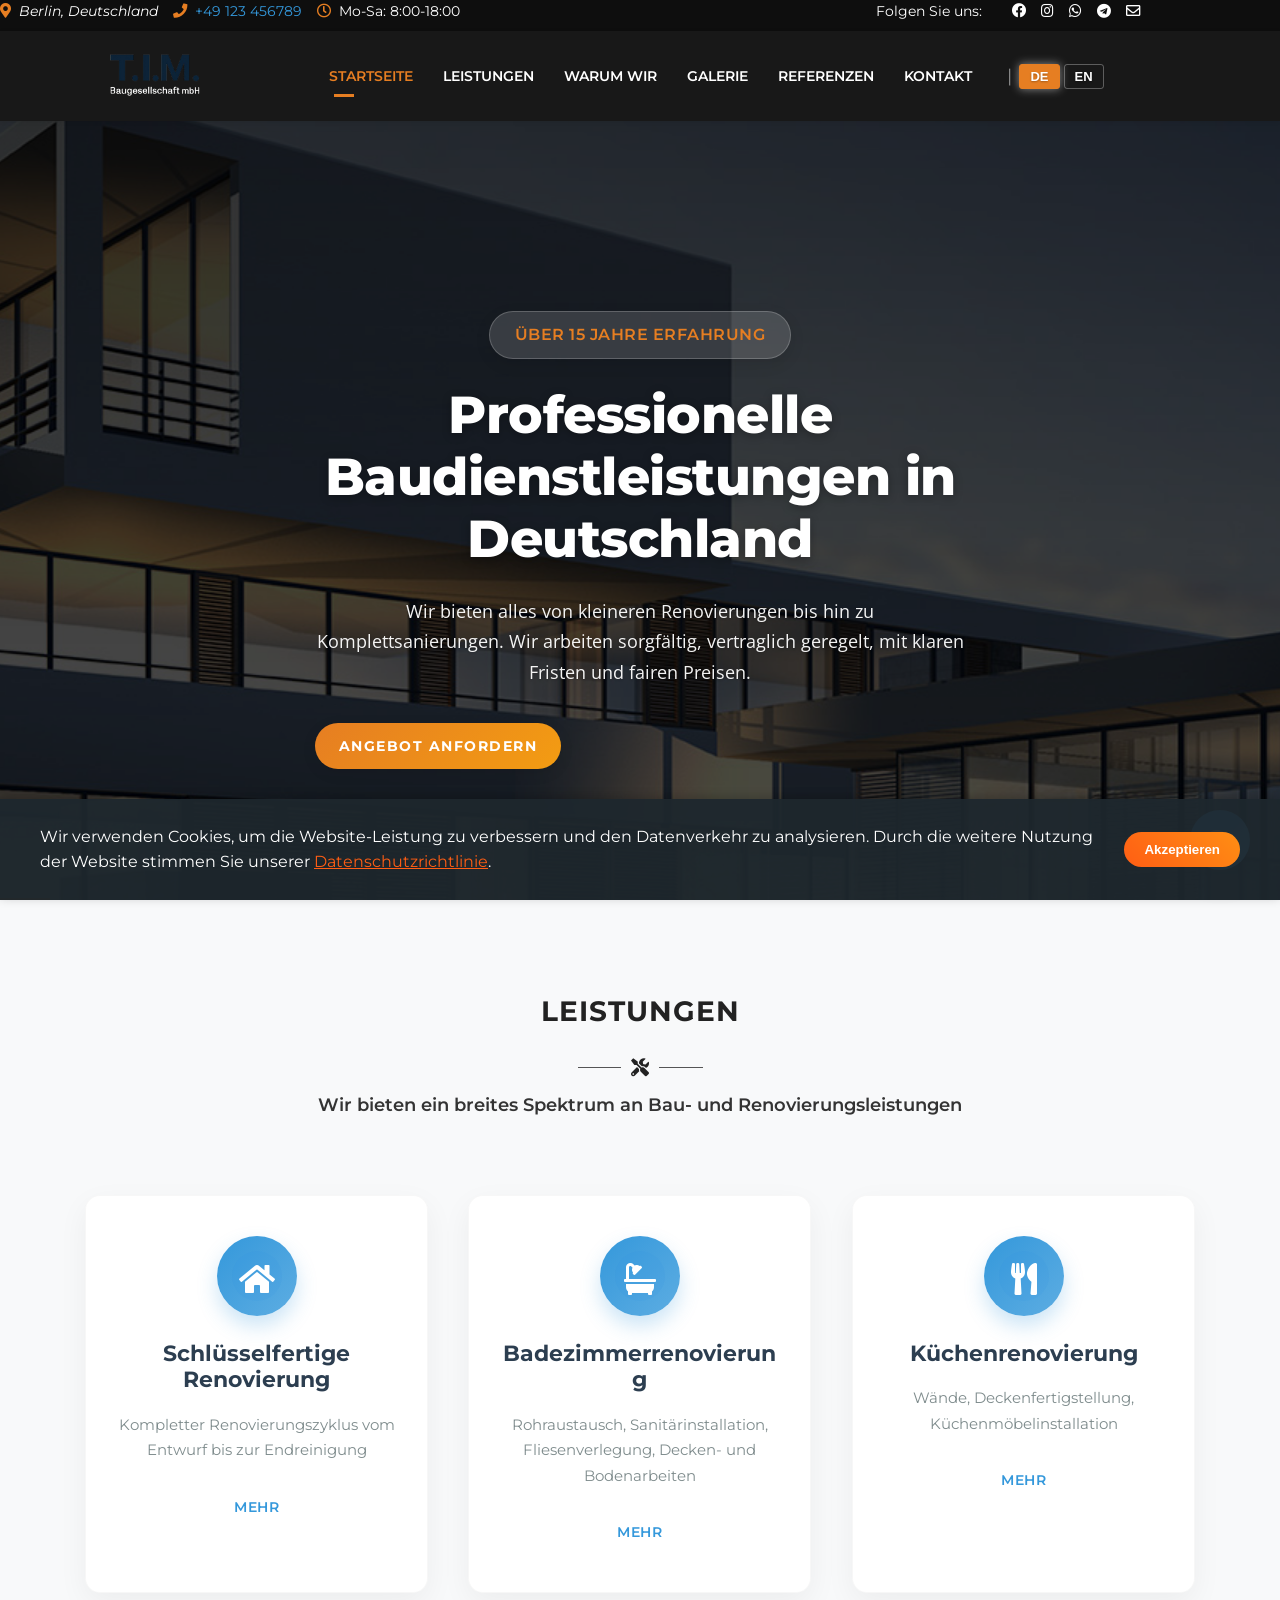
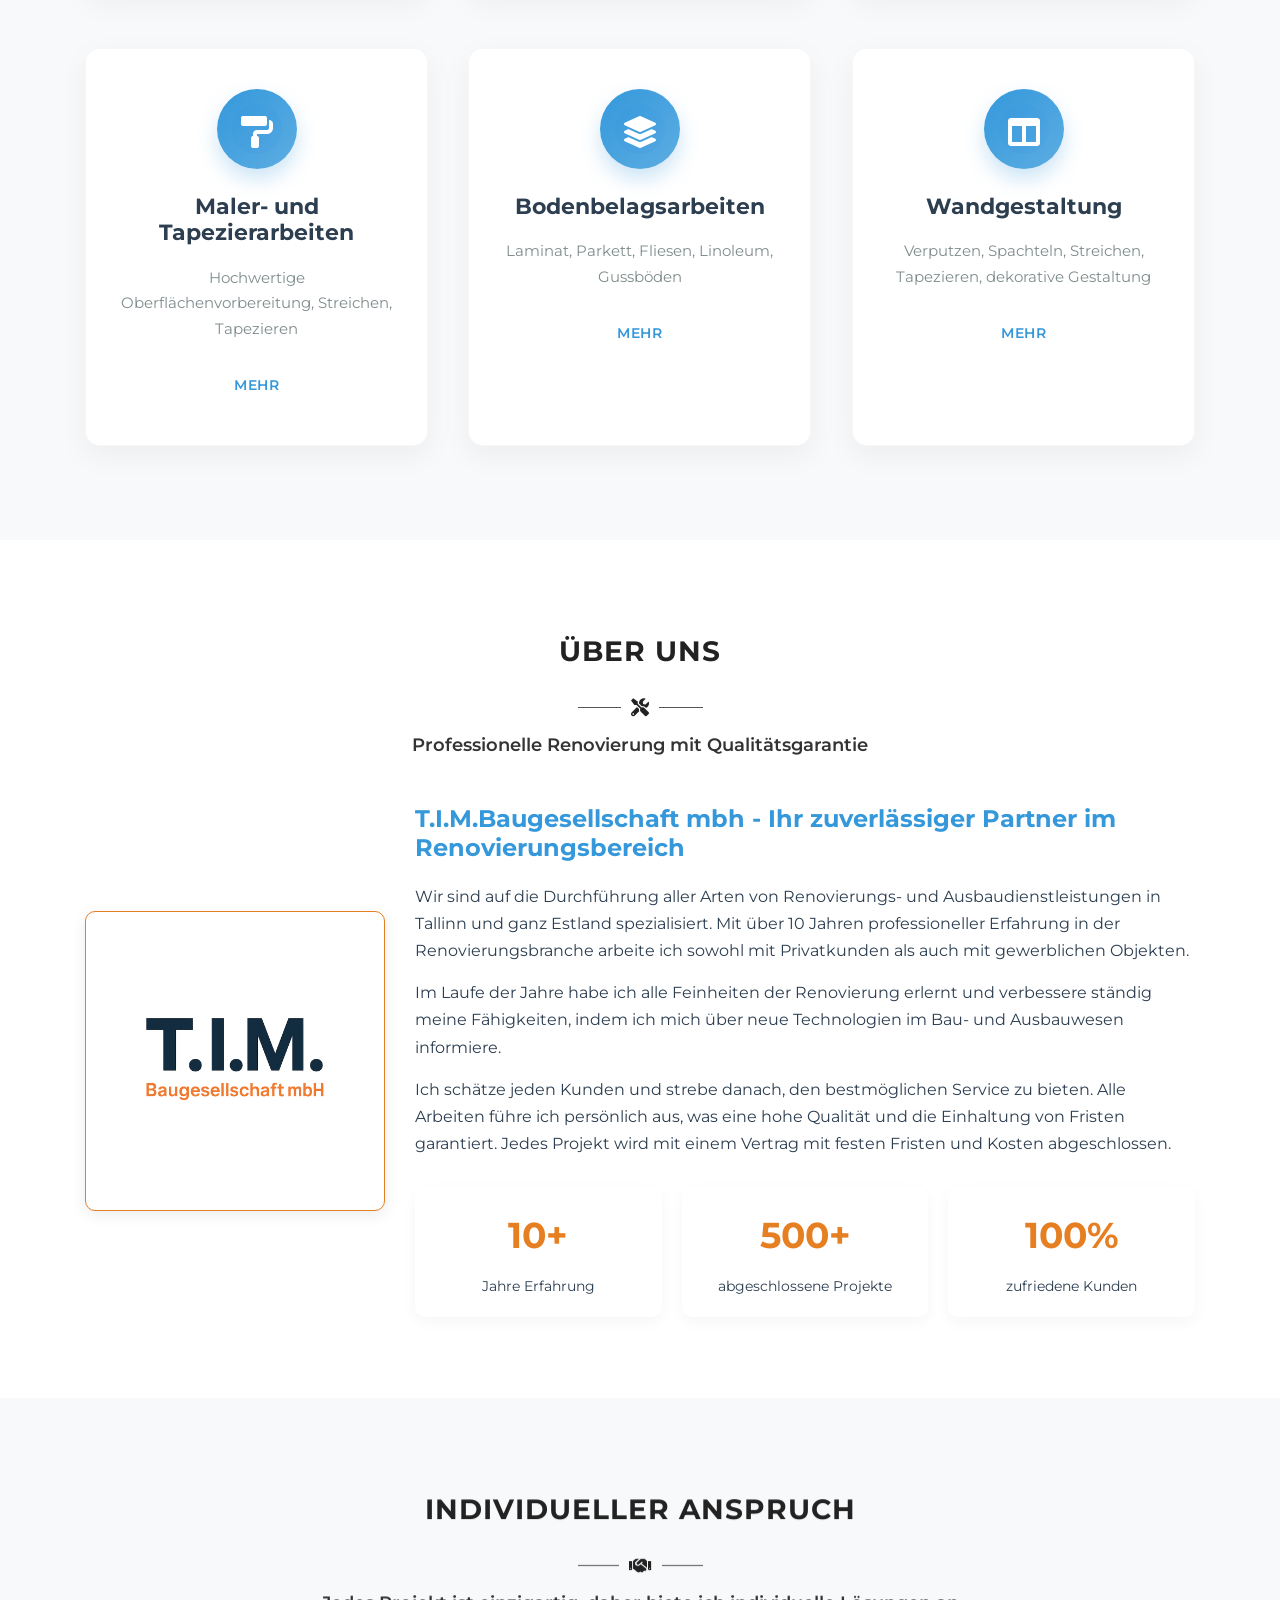
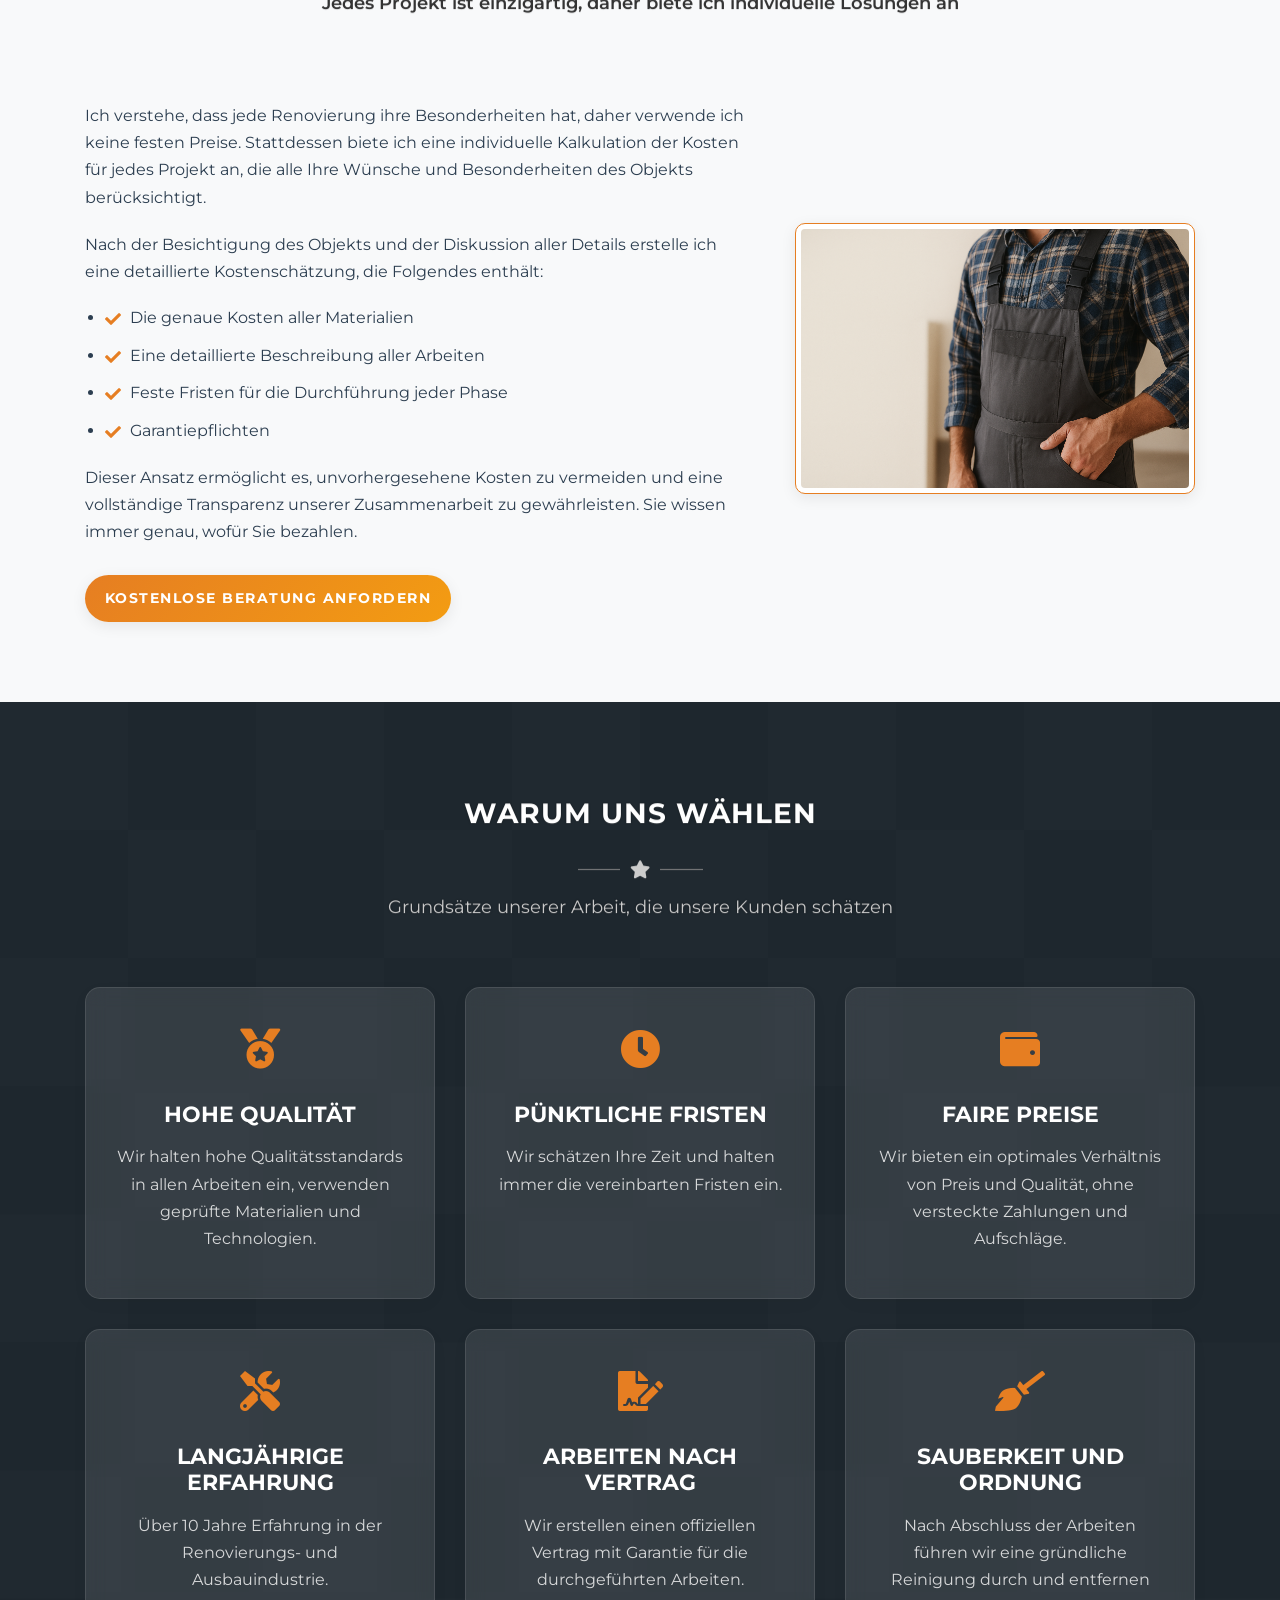
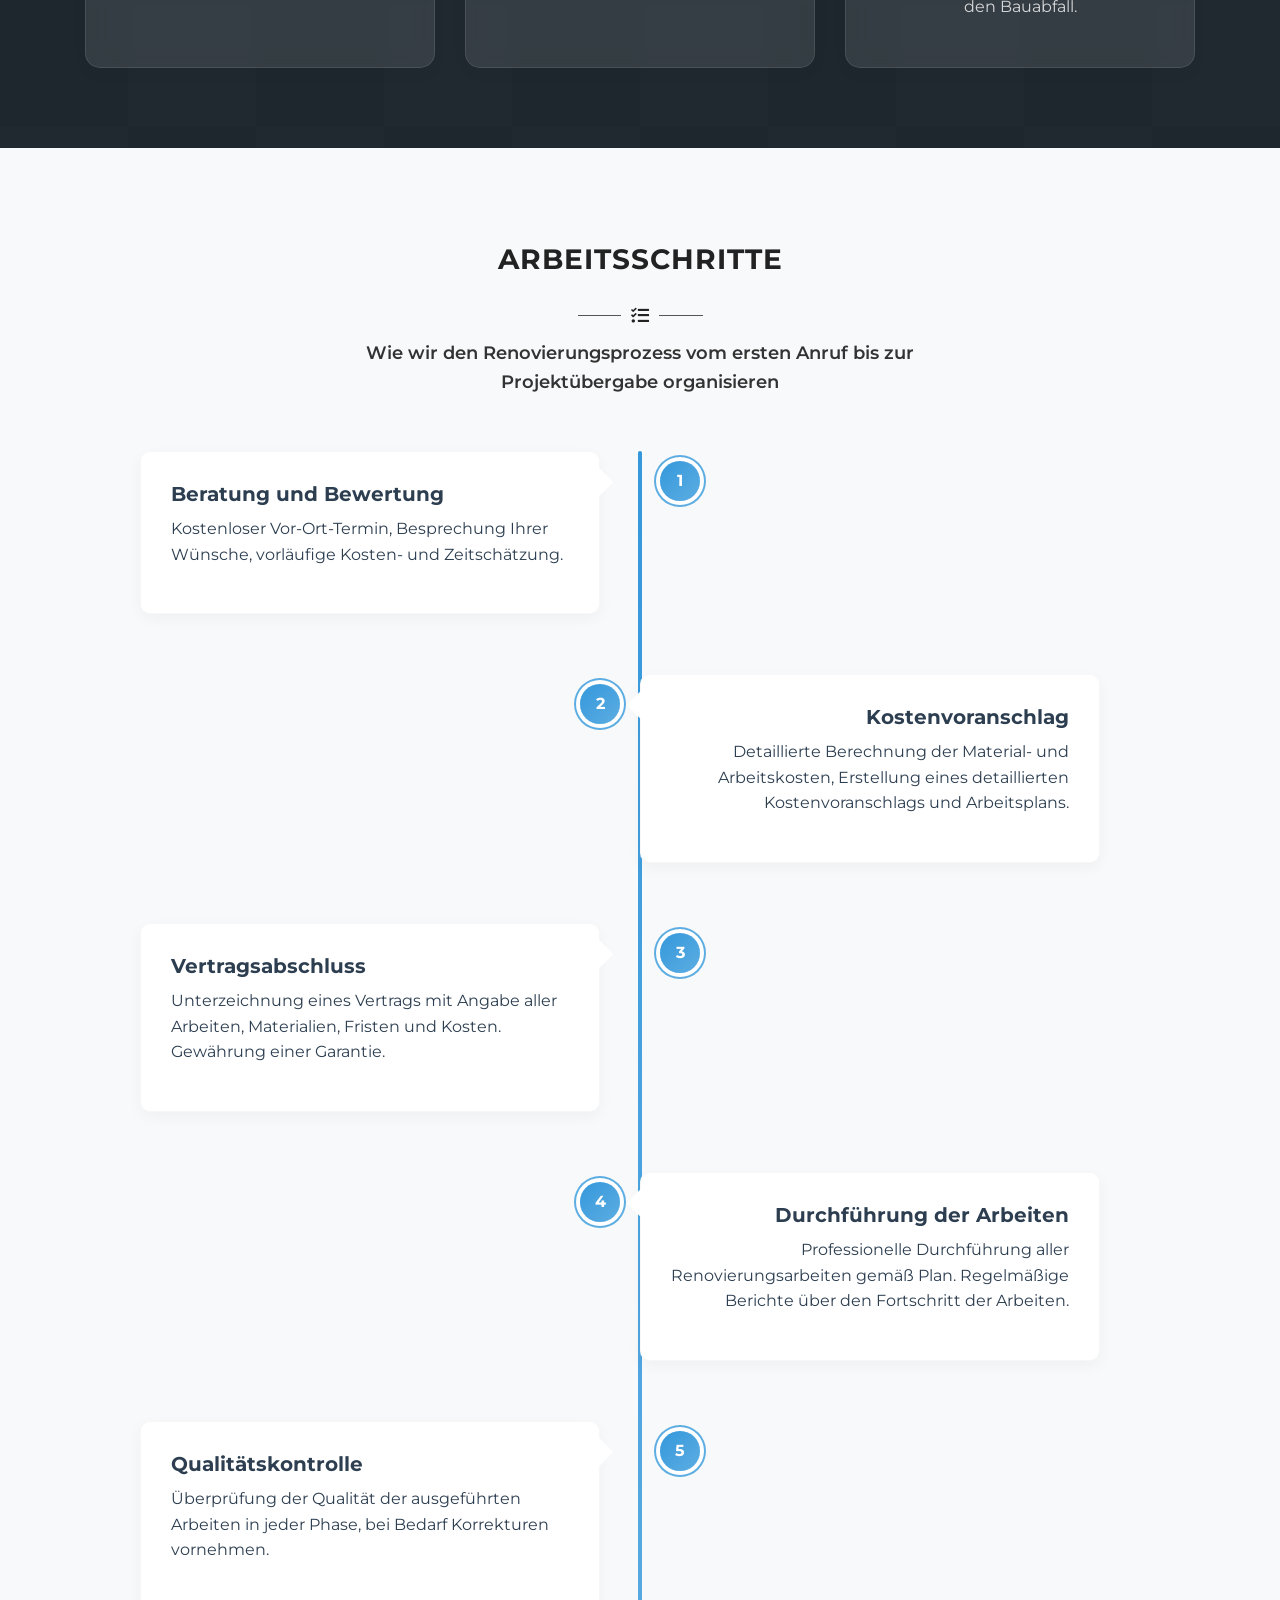
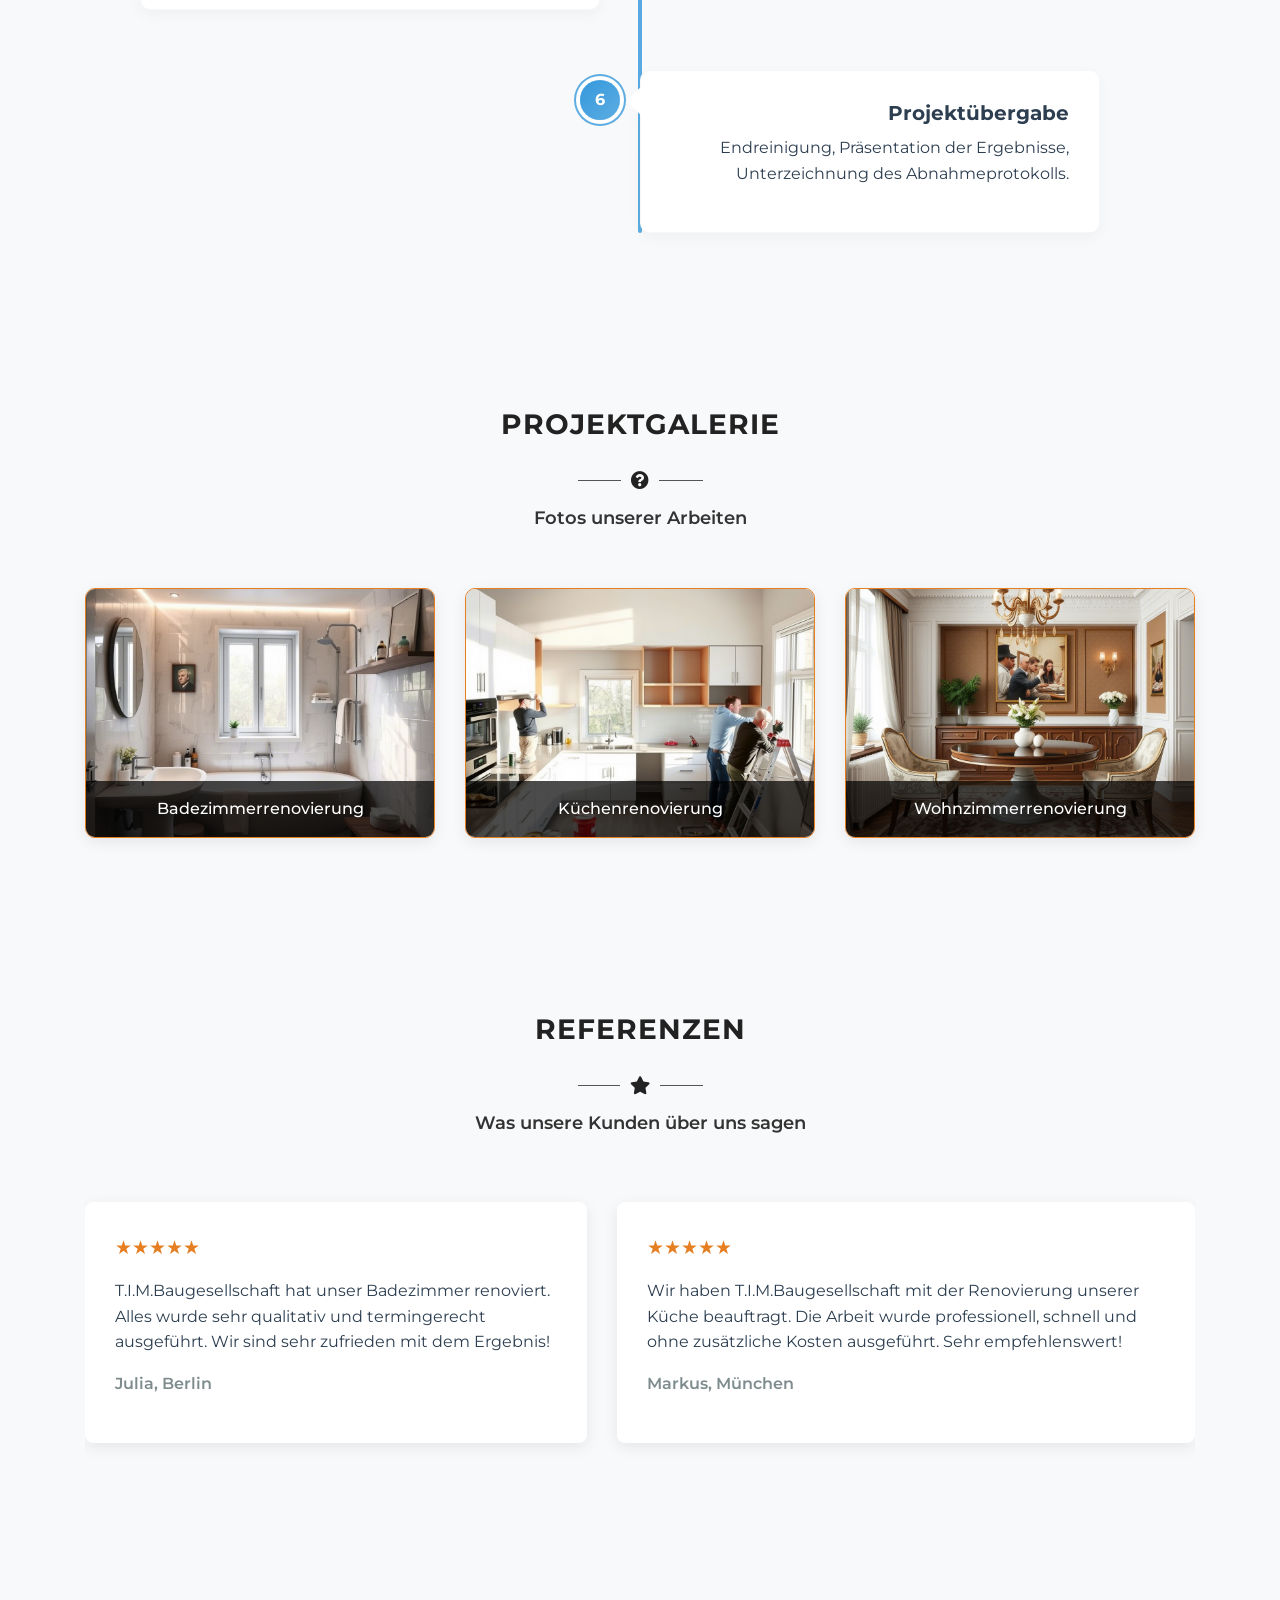
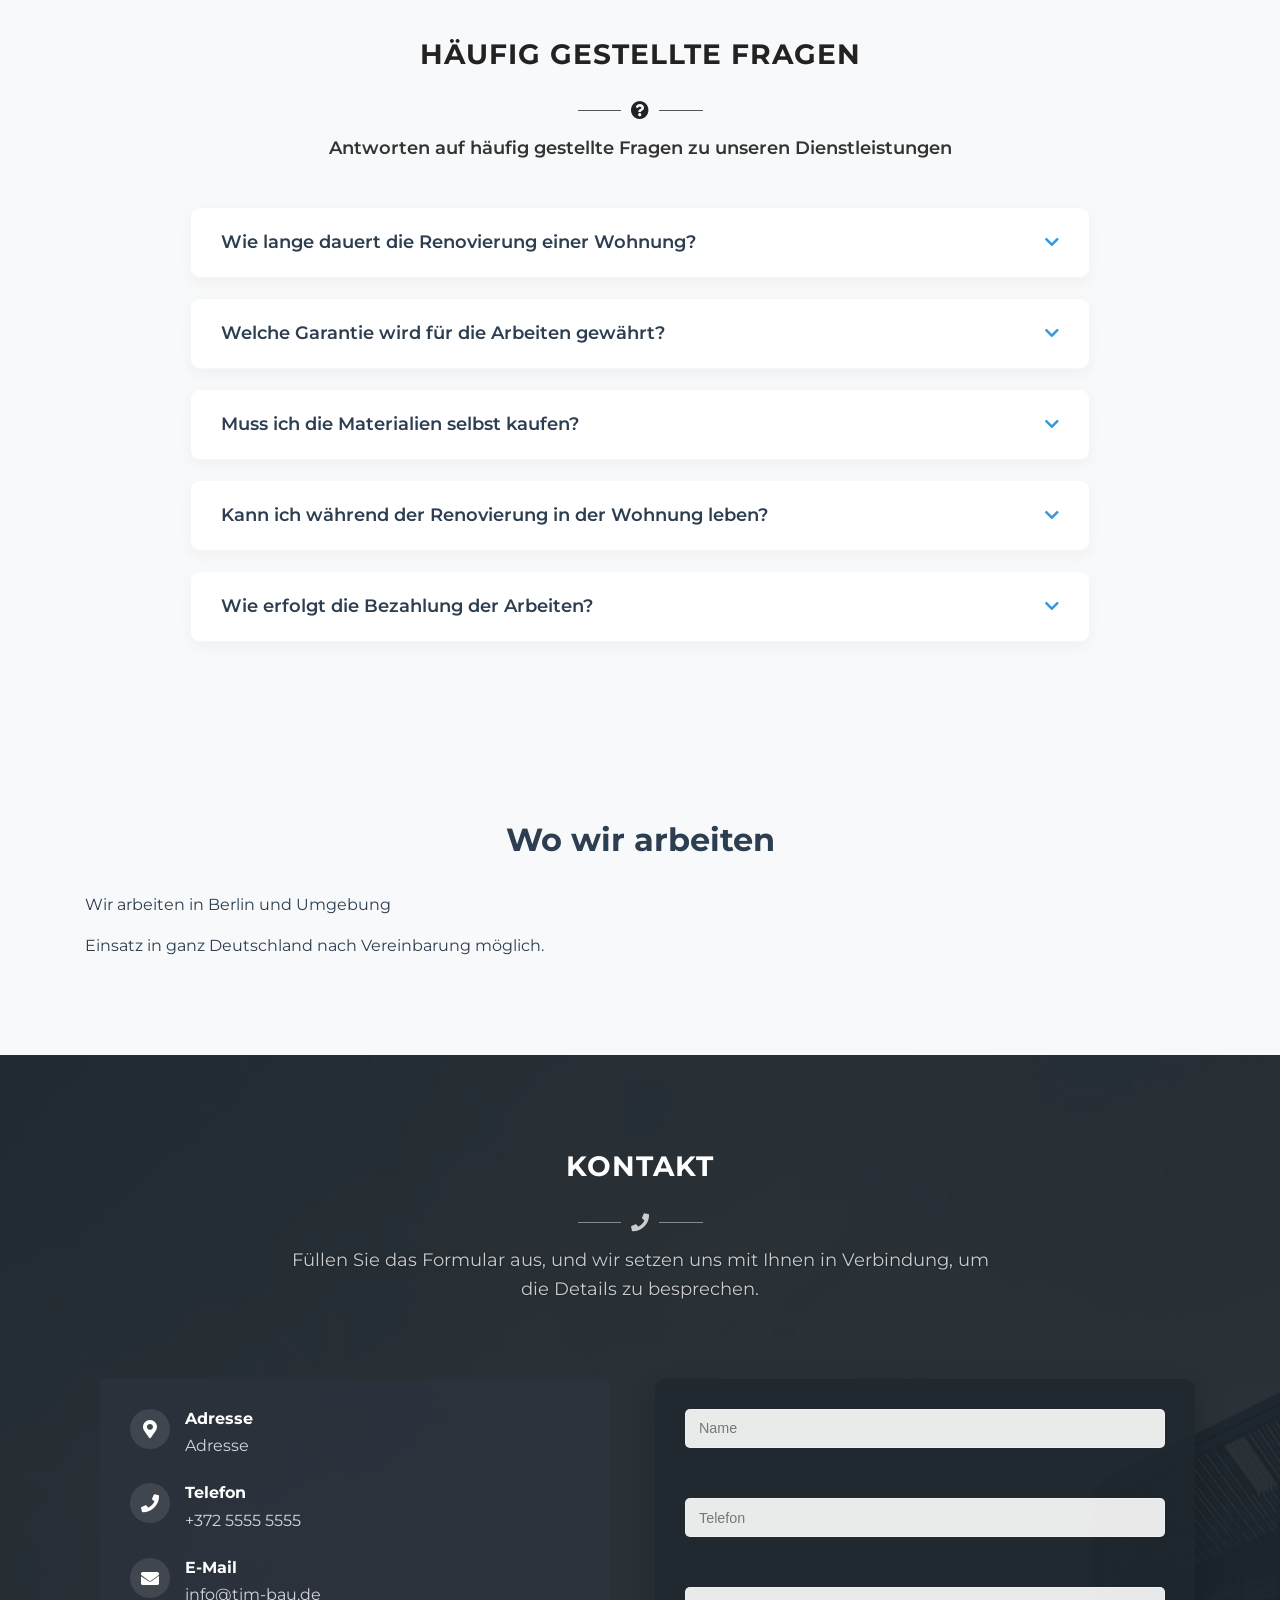
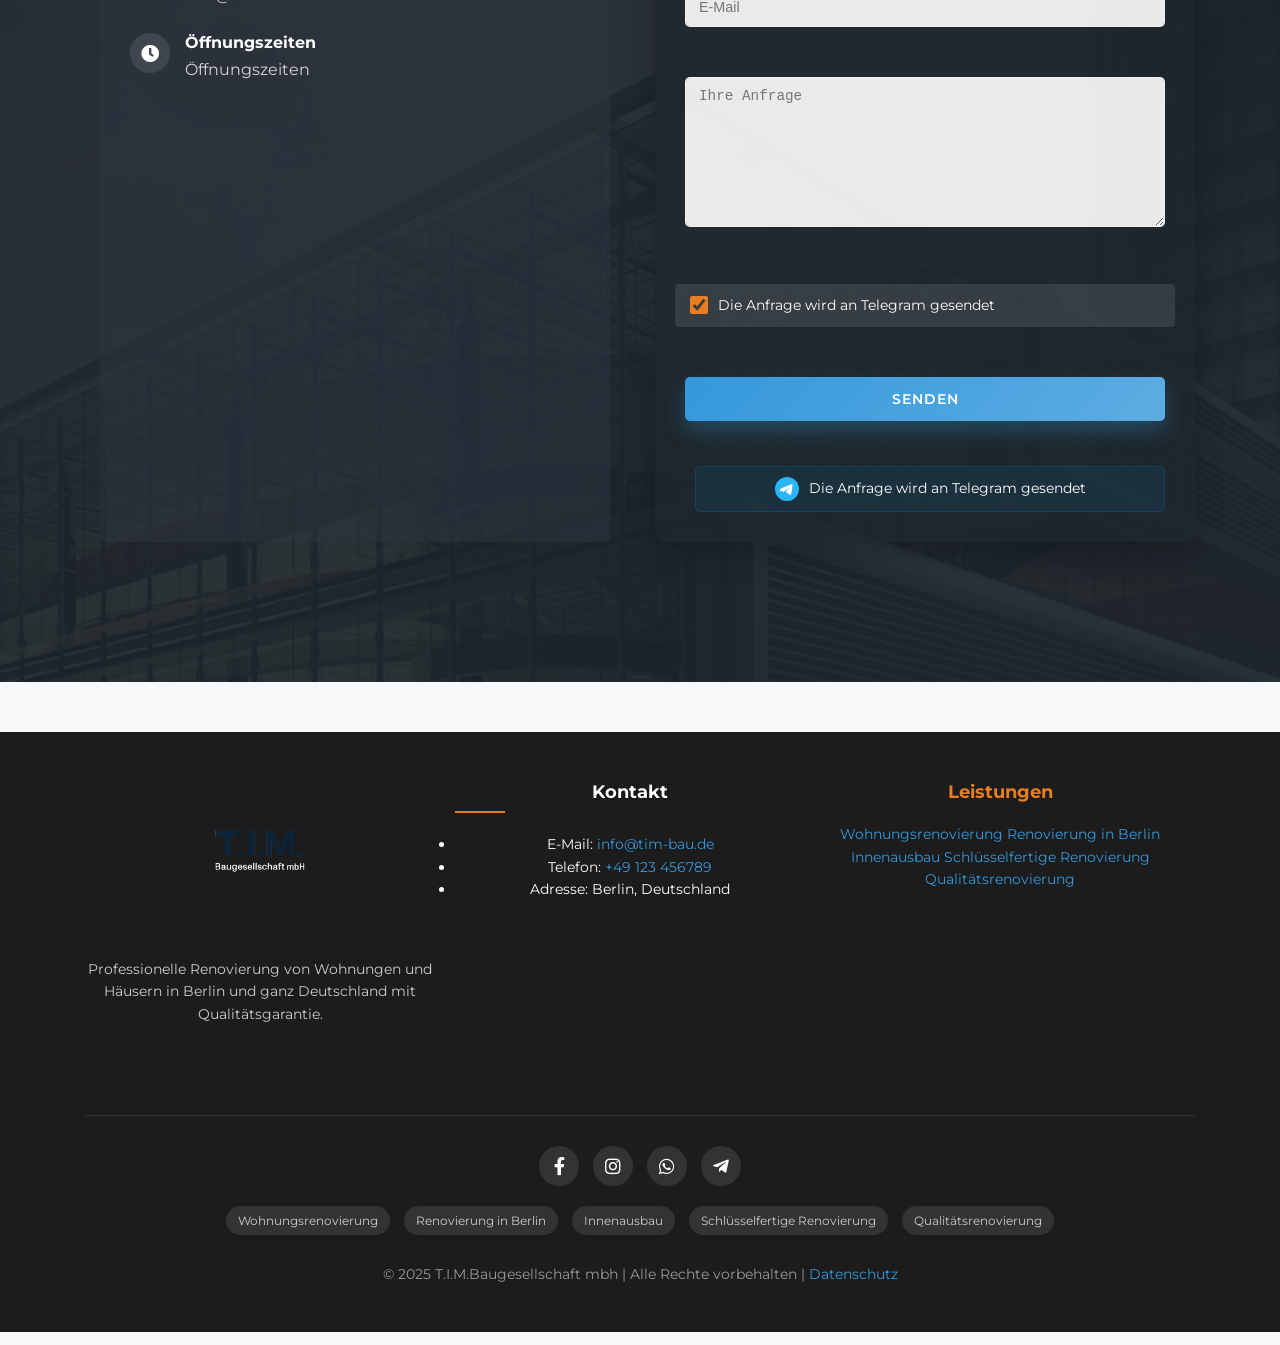
==== index.html @ d388ef41 "Add files via upload" ====
<!DOCTYPE html>
<html lang="de">
<head>
    <!-- Google Tag Manager -->
    <script>(function(w,d,s,l,i){w[l]=w[l]||[];w[l].push({'gtm.start':
    new Date().getTime(),event:'gtm.js'});var f=d.getElementsByTagName(s)[0],
    j=d.createElement(s),dl=l!='dataLayer'?'&l='+l:'';j.async=true;j.src=
    'https://www.googletagmanager.com/gtm.js?id='+i+dl;f.parentNode.insertBefore(j,f);
    })(window,document,'script','dataLayer','GTM-M7LWZKSM');</script>
    <!-- End Google Tag Manager -->
    
    <!-- Google tag (gtag.js) -->
    <script async src="https://www.googletagmanager.com/gtag/js?id=G-H6QSW23EL6"></script>
    <script>
      window.dataLayer = window.dataLayer || [];
      function gtag(){dataLayer.push(arguments);}
      gtag('js', new Date());

      gtag('config', 'G-H6QSW23EL6');
      
      // Настройка переключения языков на немецкий и английский
      document.addEventListener('DOMContentLoaded', function() {
          // Установка языка по умолчанию (немецкий)
          changeLanguage('de');
          
          // Добавление обработчиков событий для переключения языка
          document.querySelectorAll('.lang-btn').forEach(button => {
              button.addEventListener('click', function() {
                  const lang = this.getAttribute('data-lang');
                  if (lang) {
                      changeLanguage(lang);
                  }
              });
          });
      });
    </script>
    <meta charset="UTF-8">
    <meta name="viewport" content="width=device-width, initial-scale=1.0">
    <title>T.I.M.Baugesellschaft mbh — Professionelle Renovierung in Berlin | Baudienstleistungen in Deutschland</title>
    <meta name="description" content="Professionelle Renovierung von Wohnungen und Häusern in Berlin und ganz Deutschland. Badezimmer, Küchen und komplette schlüsselfertige Renovierungen.">
    <meta name="keywords" content="Renovierung Berlin, Wohnungsrenovierung Deutschland, Badezimmerrenovierung, Küchenrenovierung, Schlüsselfertige Renovierung, Renovierungspreise, Innenausbau, Bauarbeiten, Qualitätsrenovierung, Fliesenverlegung, Sanitärinstallation">
    <meta name="author" content="T.I.M.Baugesellschaft mbh">
    <meta name="robots" content="index, follow">
    <meta name="geo.region" content="DE">
    <meta name="geo.placename" content="Berlin">
    <meta name="format-detection" content="telephone=yes">
    
    <!-- Open Graph / Facebook -->
    <meta property="og:locale" content="de_DE">
    <meta property="og:type" content="website">
    <meta property="og:title" content="Renovierung in Berlin | T.I.M.Baugesellschaft mbh">
    <meta property="og:description" content="Professionelle Renovierung von Wohnungen und Häusern in Berlin und ganz Deutschland. Badezimmer, Küchen und komplette schlüsselfertige Renovierungen.">
    <meta property="og:url" content="https://repair-master.ee/">
    <meta property="og:image" content="images/slider-bg-1.jpg">
    <meta property="og:site_name" content="T.I.M.Baugesellschaft mbh">
    
    <!-- Twitter -->
    <meta property="twitter:card" content="summary_large_image">
    <meta property="twitter:url" content="https://repair-master.ee/">
    <meta property="twitter:title" content="Renovierung in Berlin | T.I.M.Baugesellschaft mbh">
    <meta property="twitter:description" content="Professionelle Renovierung von Wohnungen und Häusern in Berlin und ganz Deutschland. Badezimmer, Küchen und komplette schlüsselfertige Renovierungen.">
    <meta property="twitter:image" content="images/slider-bg-1.jpg">
    
    <!-- Favicon -->
    <link rel="icon" type="image/x-icon" href="images/favicon/favicon.ico">
    <link rel="icon" type="image/svg+xml" href="images/favicon/favicon.svg">
    <link rel="icon" type="image/png" sizes="96x96" href="images/favicon/favicon-96x96.png">
    
    <link rel="canonical" href="https://repair-master.ee/">
    <link rel="stylesheet" href="css/styles.css">
    <link rel="stylesheet" href="css/override.css">
    <link rel="stylesheet" href="css/contacts-fix.css">
    <link rel="stylesheet" href="css/slider-fix.css">
    <link rel="stylesheet" href="css/text-fix.css">
    <link rel="stylesheet" href="css/modern-style.css">
    <link rel="stylesheet" href="css/features.css">
    <link rel="stylesheet" href="css/header-fix.css">
    <link rel="stylesheet" href="https://cdnjs.cloudflare.com/ajax/libs/font-awesome/5.15.4/css/all.min.css">
    <link rel="stylesheet" href="https://cdnjs.cloudflare.com/ajax/libs/animate.css/4.1.1/animate.min.css">
    <link rel="stylesheet" href="css/logo-styles.css">
    <link rel="stylesheet" href="css/fix-alignment.css">
    <link rel="stylesheet" href="css/fix-gap.css">
    <link rel="stylesheet" href="css/footer-styles.css">
    <link rel="stylesheet" href="css/form-fix.css">
    <link rel="stylesheet" href="css/about-us.css">
    <link rel="stylesheet" href="css/process-steps.css">
    <link rel="stylesheet" href="css/approach.css">
    <link rel="stylesheet" href="css/gallery-styles.css">
    <link rel="stylesheet" href="css/nav-fix.css">
    <link rel="stylesheet" href="css/fix-header.css">
    <link rel="stylesheet" href="css/form-message.css">
    <link rel="stylesheet" href="css/mobile-styles.css">
    <link rel="stylesheet" href="css/mobile-fix-gap.css">
    <link rel="stylesheet" href="css/seo-optimize.css">
    <link href="https://fonts.googleapis.com/css2?family=Montserrat:wght@400;500;600;700;800&family=Open+Sans:wght@400;600&display=swap" rel="stylesheet" media="print" onload="this.media='all'">
    
    <!-- Предзагрузка критических ресурсов -->
    <link rel="preload" href="images/logo1.png" as="image">
    <link rel="preload" href="images/slider-bg-1.jpg" as="image">
    <!-- Удалены ссылки на несуществующие файлы скриптов, функциональность перенесена в combined.js -->
    <script src="js/translations.js"></script>

    <!-- Структурированные данные Schema.org для лучшего SEO -->
    <script type="application/ld+json">
    {
      "@context": "https://schema.org",
      "@type": "LocalBusiness",
      "name": "T.I.M.Baugesellschaft mbh",
      "image": "images/logo1.png",
      "@id": "",
      "url": "",
      "telephone": "",
      "address": {
        "@type": "PostalAddress",
        "addressLocality": "Berlin",
        "addressRegion": "Berlin",
        "addressCountry": "DE"
      },
      "geo": {
        "@type": "GeoCoordinates",
        "latitude": 52.5200,
        "longitude": 13.4050
      },
      "openingHoursSpecification": {
        "@type": "OpeningHoursSpecification",
        "dayOfWeek": [
          "Monday",
          "Tuesday",
          "Wednesday",
          "Thursday",
          "Friday",
          "Saturday"
        ],
        "opens": "08:00",
        "closes": "18:00"
      },
      "sameAs": [
        "https://www.facebook.com/specmontage",
        "https://www.instagram.com/specmontage"
      ],
      "priceRange": "€€-€€€",
      "description": "Professionelle Renovierung von Wohnungen und Häusern in Berlin und ganz Deutschland mit Qualitätsgarantie.",
      "hasOfferCatalog": {
        "@type": "OfferCatalog",
        "name": "Renovierungsdienstleistungen",
        "itemListElement": [
          {
            "@type": "Offer",
            "itemOffered": {
              "@type": "Service",
              "name": "Schlüsselfertige Renovierung"
            }
          },
          {
            "@type": "Offer",
            "itemOffered": {
              "@type": "Service",
              "name": "Badezimmerrenovierung"
            }
          },
          {
            "@type": "Offer",
            "itemOffered": {
              "@type": "Service",
              "name": "Küchenrenovierung"
            }
          }
        ]
      }
    }
    </script>
</head>
<body class="header-fixed page site-header-absolute">
    <!-- Google Tag Manager (noscript) -->
    <noscript><iframe src="https://www.googletagmanager.com/ns.html?id=GTM-M7LWZKSM"
    height="0" width="0" style="display:none;visibility:hidden"></iframe></noscript>
    <!-- End Google Tag Manager (noscript) -->
<!-- Кнопки языка находятся в навигационном меню -->
<div id="wrapper">
    <div id="page" class="clearfix">
        <!-- Header Wrap -->
        <div id="site-header-wrap">
            <!-- Top Bar -->        
            <div id="top-bar">
                <div id="top-bar-inner" class="container">
                    <div class="top-bar-inner-wrap">
                        <div class="top-bar-content">
                            <div class="inner">
                                <address class="address content"><i class="fas fa-map-marker-alt" aria-hidden="true"></i> <span data-i18n="topbar.address">Таллин, Эстония</span></address>
                                <a href="tel:+49 123 456789" class="phone content" aria-label="Позвонить нам"><i class="fas fa-phone" aria-hidden="true"></i> +49 123 456789</a>
                                <time class="time content" datetime="Mo-Sa 08:00-18:00"><i class="far fa-clock" aria-hidden="true"></i> <span data-i18n="topbar.hours">Пн-Сб: 8:00-18:00</span></time>
                            </div>                            
                        </div>

                        <div class="top-bar-socials">
                            <div class="inner">
                                <span class="text" data-i18n="topbar.followus">Следите за нами:</span>
                                <span class="icons">
                                    <a href="#" aria-label="Facebook" rel="noopener"><i class="fab fa-facebook" aria-hidden="true"></i></a>
                                    <a href="#" aria-label="Instagram" rel="noopener"><i class="fab fa-instagram" aria-hidden="true"></i></a>
                                    <a href="#" aria-label="WhatsApp" rel="noopener"><i class="fab fa-whatsapp" aria-hidden="true"></i></a>
                                    <a href="#" aria-label="Telegram" rel="noopener"><i class="fab fa-telegram" aria-hidden="true"></i></a>
                                    <a href="mailto:info@tim-bau.de" aria-label="Email"><i class="far fa-envelope" aria-hidden="true"></i></a>
                                </span>
                            </div>
                        </div>
                    </div>                    
                </div>
            </div>

            <!-- Header -->
            <header id="site-header">
                <div id="site-header-inner" class="container">
                    <div class="wrap-inner clearfix">
                        <div id="site-logo" class="clearfix">
                            <div id="site-logo-inner">
                                <a href="index.html" class="logo">
                                    <img src="images/logo1.png" alt="T.I.M.Baugesellschaft mbh" class="logo-img">
                                </a>
                            </div>
                        </div><!-- /#site-logo -->
                        
                        <div class="mobile-button"><span></span></div>
                        
                        <nav id="main-nav" class="main-nav">
                            <ul id="menu" class="menu">
                                <li class="menu-item current-menu-item"><a href="#home" data-i18n="menu.home">STARTSEITE</a></li>
                                <li class="menu-item"><a href="#services" data-i18n="menu.services">LEISTUNGEN</a></li>
                                <li class="menu-item"><a href="#why-us" data-i18n="menu.whyus">WARUM WIR</a></li>
                                <li class="menu-item"><a href="#gallery" data-i18n="menu.gallery">GALERIE</a></li>
                                <li class="menu-item"><a href="#reviews" data-i18n="menu.reviews">REFERENZEN</a></li>
                                <li class="menu-item"><a href="#contacts" data-i18n="menu.contacts">KONTAKT</a></li>
                                <li class="menu-item language-menu">
                                    <span class="lang-separator">|</span>
                                    <button class="lang-btn menu-lang-btn active" data-lang="de">DE</button>
                                    <button class="lang-btn menu-lang-btn" data-lang="en">EN</button>
                                </li>
                            </ul>
                        </nav><!-- /#main-nav -->
                    </div><!-- /.wrap-inner -->
                </div><!-- /#site-header-inner -->
            </header><!-- /#site-header -->
        </div><!-- #site-header-wrap -->

    <!-- Main Content -->
    <div id="main-content" class="site-main clearfix">
        <div id="content-wrap">
            <div id="site-content" class="site-content clearfix">
                <div id="inner-content" class="inner-content-wrap">
                    <div class="page-content">
                        <!-- SLIDER / HERO SECTION -->
                        <div id="home" class="rev_slider_wrapper fullwidthbanner-container">
                            <div id="rev-slider" class="hero-slider">
                                <!-- Slide 1 -->
                                <div class="slider-item" style="background-image: url('images/slider-bg-1.jpg');">
                                    <div class="overlay"></div>
                                    <div class="container">
                                        <div class="slider-content animate__animated animate__fadeInLeft">
                                            <span class="subtitle" data-i18n="home.subtitle">Über 15 Jahre Erfahrung</span>
                                            <h2 class="title" data-i18n="home.title">Professionelle Baudienstleistungen in Deutschland</h2>
                                            <p class="text" data-i18n="home.description">Wir bieten alles von kleineren Renovierungen bis hin zu Komplettsanierungen. Wir arbeiten sorgfältig, vertraglich geregelt, mit klaren Fristen und fairen Preisen.</p>
                                            <div class="themesflat-button-container">
                                                <a href="#contacts" class="themesflat-button bg-accent" data-i18n="home.cta">ANFRAGE SENDEN</a>
                                            </div>
                                        </div>
                                    </div>
                                </div>
                                <!-- /End Slide 1 -->
                                
                                <!-- Slide 2 -->
                                <div class="slider-item" style="background-image: url('images/slider-bg-2.jpg');">
                                    <div class="overlay"></div>
                                    <div class="container">
                                        <div class="slider-content animate__animated animate__fadeInRight text-center">
                                            <span class="subtitle" data-i18n="home.subtitle2">Qualitätsgarantie</span>
                                            <h2 class="title" data-i18n="home.title2">Badezimmer- und Sanitärrenovierung</h2>
                                            <p class="text" data-i18n="home.description2">Komplette Badezimmerrenovierung: Rohraustausch, Sanitärinstallation, Fliesenverlegung, Decken- und Bodenarbeiten.</p>
                                            <div class="themesflat-button-container">
                                                <a href="#contacts" class="themesflat-button bg-accent" data-i18n="home.cta">ANFRAGE SENDEN</a>
                                            </div>
                                        </div>
                                    </div>
                                </div>
                                <!-- /End Slide 2 -->
                                
                                <!-- Slide 3 -->
                                <div class="slider-item" style="background-image: url('images/slider-bg-3.jpg');">
                                    <div class="overlay"></div>
                                    <div class="container">
                                        <div class="slider-content animate__animated animate__fadeInUp text-right">
                                            <span class="subtitle" data-i18n="home.subtitle3">Faire Preise</span>
                                            <h2 class="title" data-i18n="home.title3">Küchen- und Wohnraumrenovierung</h2>
                                            <p class="text" data-i18n="home.description3">Hochwertige Renovierung von Küchen, Wohnzimmern, Schlafzimmern und anderen Räumen. Individueller Ansatz für jeden Kunden.</p>
                                            <div class="themesflat-button-container">
                                                <a href="#contacts" class="themesflat-button bg-accent" data-i18n="home.cta">ANFRAGE SENDEN</a>
                                            </div>
                                        </div>
                                    </div>
                                </div>
                                <!-- /End Slide 3 -->
                                
                                <!-- Slide 4 -->
                                <div class="slider-item" style="background-image: url('images/slider-bg-4.jpg');">
                                    <div class="overlay"></div>
                                    <div class="container">
                                        <div class="slider-content animate__animated animate__fadeInDown">
                                            <span class="subtitle" data-i18n="home.subtitle4">Höchste Qualität</span>
                                            <h2 class="title" data-i18n="home.title4">Modernes Design und hochwertige Materialien</h2>
                                            <p class="text" data-i18n="home.description4">Umfassende Renovierung von Wohnungen und Häusern mit Qualitätsgarantie. Wir arbeiten mit Räumen jeder Art und mit Projekten jeder Komplexität.</p>
                                            <div class="themesflat-button-container">
                                                <a href="#contacts" class="themesflat-button bg-accent" data-i18n="home.cta">ANFRAGE SENDEN</a>
                                            </div>
                                        </div>
                                    </div>
                                </div>
                                <!-- /End Slide 4 -->
                            </div>
                        </div>
        <!-- END SLIDER / HERO SECTION -->

        <!-- SERVICES SECTION -->
        <section id="services" class="row-services">
            <div class="container">
                <div class="row">
                    <div class="col-md-12">
                        <div class="themesflat-spacer clearfix" data-desktop="60" data-mobile="60" data-smobile="60"></div>
                        <header class="themesflat-headings style-1 text-center clearfix animate__animated animate__fadeInUp">
                            <h2 class="heading" data-i18n="services.title">LEISTUNGEN</h2>
                            <div class="sep has-icon width-125 clearfix">
                                <div class="sep-icon">
                                    <span class="sep-icon-before sep-center sep-solid"></span>
                                    <span class="icon-wrap"><i class="fas fa-tools"></i></span>
                                    <span class="sep-icon-after sep-center sep-solid"></span>
                                </div>
                            </div>
                            <p class="sub-heading" data-i18n="services.subtitle">Wir bieten ein breites Spektrum an Renovierungs- und Ausbaudienstleistungen</p>
                        </header>
                        <div class="themesflat-spacer clearfix" data-desktop="27" data-mobile="35" data-smobile="35"></div>
                        <div class="services-grid">
                            <div class="service-card animate__animated animate__fadeInUp" style="animation-delay: 0.1s">
                                <div class="service-icon"><i class="fas fa-home"></i></div>
                                <h3 data-i18n="services.fullRenovation">Schlüsselfertige Renovierung</h3>
                                <p data-i18n="services.fullRenovationDesc">Kompletter Renovierungszyklus vom Entwurf bis zur Endreinigung</p>
                                <a href="#contacts" class="service-link" data-i18n="services.more">Mehr erfahren <i class="fas fa-arrow-right" style="font-size: 12px; margin-left: 5px;"></i></a>
                            </div>
                            <div class="service-card animate__animated animate__fadeInUp" style="animation-delay: 0.2s">
                                <div class="service-icon"><i class="fas fa-bath"></i></div>
                                <h3 data-i18n="services.bathroom">Badezimmerrenovierung</h3>
                                <p data-i18n="services.bathroomDesc">Sanitärinstallation, Fliesenverlegung, Abdichtung, Decken</p>
                                <a href="#contacts" class="service-link" data-i18n="services.more">Mehr erfahren <i class="fas fa-arrow-right" style="font-size: 12px; margin-left: 5px;"></i></a>
                            </div>
                            <div class="service-card animate__animated animate__fadeInUp" style="animation-delay: 0.3s">
                                <div class="service-icon"><i class="fas fa-utensils"></i></div>
                                <h3 data-i18n="services.kitchen">Küchenrenovierung</h3>
                                <p data-i18n="services.kitchenDesc">Wandgestaltung, Deckenarbeiten, Einbau von Küchenmöbeln</p>
                                <a href="#contacts" class="service-link" data-i18n="services.more">Mehr erfahren <i class="fas fa-arrow-right" style="font-size: 12px; margin-left: 5px;"></i></a>
                            </div>
                            <div class="service-card animate__animated animate__fadeInUp" style="animation-delay: 0.4s">
                                <div class="service-icon"><i class="fas fa-paint-roller"></i></div>
                                <h3 data-i18n="services.painting">Malerei und Tapezieren</h3>
                                <p data-i18n="services.paintingDesc">Kachelfreie Oberflächen, Malerei, Tapezieren</p>
                                <a href="#contacts" class="service-link" data-i18n="services.more">Mehr erfahren <i class="fas fa-arrow-right" style="font-size: 12px; margin-left: 5px;"></i></a>
                            </div>
                            <div class="service-card animate__animated animate__fadeInUp" style="animation-delay: 0.5s">
                                <div class="service-icon"><i class="fas fa-layer-group"></i></div>
                                <h3 data-i18n="services.flooring">Fußbodenarbeiten</h3>
                                <p data-i18n="services.flooringDesc">Laminat, Parkett, Fliesen, Linoleum, Gussböden</p>
                                <a href="#contacts" class="service-link" data-i18n="services.more">Mehr erfahren <i class="fas fa-arrow-right" style="font-size: 12px; margin-left: 5px;"></i></a>
                            </div>
                            <div class="service-card animate__animated animate__fadeInUp" style="animation-delay: 0.6s">
                                <div class="service-icon"><i class="fas fa-columns"></i></div>
                                <h3 data-i18n="services.walls">Wandgestaltung</h3>
                                <p data-i18n="services.wallsDesc">Spachteln, Streichen, Tapezieren, dekorative Gestaltung</p>
                                <a href="#contacts" class="service-link" data-i18n="services.more">Mehr erfahren <i class="fas fa-arrow-right" style="font-size: 12px; margin-left: 5px;"></i></a>
                            </div>
                        </div>
                        <div class="themesflat-spacer clearfix" data-desktop="45" data-mobile="60" data-smobile="60"></div>
                    </div>
                </div>
            </div>
        </section>
        <!-- END SERVICES SECTION -->

        <!-- ABOUT US SECTION -->
        <section id="about" class="about-section" itemscope itemtype="https://schema.org/AboutPage">
            <div class="container">
                <div class="row">
                    <div class="col-md-12">
                        <div class="themesflat-spacer clearfix" data-desktop="60" data-mobile="60" data-smobile="60"></div>
                        <header class="themesflat-headings style-1 text-center clearfix animate__animated animate__fadeInUp">
                            <h2 class="heading" data-i18n="about.title">ÜBER UNS</h2>
                            <div class="sep has-icon width-125 clearfix">
                                <div class="sep-icon">
                                    <span class="sep-icon-before sep-center sep-solid"></span>
                                    <span class="icon-wrap"><i class="fas fa-tools"></i></span>
                                    <span class="sep-icon-after sep-center sep-solid"></span>
                                </div>
                            </div>
                            <p class="sub-heading" data-i18n="about.subtitle">Professionelle Renovierung mit Qualitätsgarantie</p>
                        </header>
                    </div>
                </div>
                
                <div class="about-content">
                    <div class="about-image animate__animated animate__fadeInLeft">
                        <img src="images/logo.png" alt="T.I.M.Baugesellschaft Logo" data-i18n-alt="about.logoAlt" class="about-logo">
                    </div>
                    <div class="about-text animate__animated animate__fadeInRight">
                        <h3 data-i18n="about.heading">T.I.M.Baugesellschaft mbh - Ihr zuverlässiger Partner im Renovierungsbereich</h3>
                        <p data-i18n="about.paragraph1">Wir sind auf die Durchführung aller Arten von Renovierungs- und Ausbaudienstleistungen in Tallinn und ganz Estland spezialisiert. Mit über 10 Jahren professioneller Erfahrung in der Renovierungsbranche arbeite ich sowohl mit Privatkunden als auch mit gewerblichen Objekten.</p>
                        <p data-i18n="about.paragraph2">Im Laufe der Jahre habe ich alle Feinheiten der Renovierung erlernt und verbessere ständig meine Fähigkeiten, indem ich mich über neue Technologien im Bau- und Ausbauwesen informiere.</p>
                        <p data-i18n="about.paragraph3">Ich schätze jeden Kunden und strebe danach, den bestmöglichen Service zu bieten. Alle Arbeiten führe ich persönlich aus, was eine hohe Qualität und die Einhaltung von Fristen garantiert. Jedes Projekt wird mit einem Vertrag mit festen Fristen und Kosten abgeschlossen.</p>
                        
                        <div class="about-stats">
                            <div class="stat-item">
                                <div class="stat-number">10+</div>
                                <div class="stat-text" data-i18n="about.yearsExperience">Jahre Erfahrung</div>
                            </div>
                            <div class="stat-item">
                                <div class="stat-number">500+</div>
                                <div class="stat-text" data-i18n="about.completedProjects">abgeschlossene Projekte</div>
                            </div>
                            <div class="stat-item">
                                <div class="stat-number">100%</div>
                                <div class="stat-text" data-i18n="about.satisfaction">zufriedene Kunden</div>
                            </div>
                        </div>
                    </div>
                </div>
            </div>
        </div>
        <!-- END ABOUT US SECTION -->

        <!-- APPROACH SECTION -->
        <div id="approach" class="pricing-section">
            <div class="container">
                <div class="row">
                    <div class="col-md-12">
                        <div class="themesflat-spacer clearfix" data-desktop="60" data-mobile="60" data-smobile="60"></div>
                        <header class="themesflat-headings style-1 text-center clearfix animate__animated animate__fadeInUp">
                            <h2 class="heading" data-i18n="approach.title">INDIVIDUELLER ANSPRUCH</h2>
                            <div class="sep has-icon width-125 clearfix">
                                <div class="sep-icon">
                                    <span class="sep-icon-before sep-center sep-solid"></span>
                                    <span class="icon-wrap"><i class="fas fa-handshake"></i></span>
                                    <span class="sep-icon-after sep-center sep-solid"></span>
                                </div>
                            </div>
                            <p class="sub-heading" data-i18n="approach.subtitle">Jedes Projekt ist einzigartig, daher biete ich individuelle Lösungen an</p>
                        </header>
                    </div>
                </div>
                
                <div class="row">
                    <div class="col-md-12">
                        <div class="approach-content animate__animated animate__fadeInUp">
                            <div class="approach-text">
                                <p data-i18n="approach.text1">Ich verstehe, dass jede Renovierung ihre Besonderheiten hat, daher verwende ich keine festen Preise. Stattdessen biete ich eine individuelle Kalkulation der Kosten für jedes Projekt an, die alle Ihre Wünsche und Besonderheiten des Objekts berücksichtigt.</p>
                                
                                <p data-i18n="approach.text2">Nach der Besichtigung des Objekts und der Diskussion aller Details erstelle ich eine detaillierte Kostenschätzung, die Folgendes enthält:</p>
                                
                                <ul class="approach-list">
                                    <li data-i18n="approach.list1">Die genaue Kosten aller Materialien</li>
                                    <li data-i18n="approach.list2">Eine detaillierte Beschreibung aller Arbeiten</li>
                                    <li data-i18n="approach.list3">Feste Fristen für die Durchführung jeder Phase</li>
                                    <li data-i18n="approach.list4">Garantiepflichten</li>
                                </ul>
                                
                                <p data-i18n="approach.text3">Dieser Ansatz ermöglicht es, unvorhergesehene Kosten zu vermeiden und eine vollständige Transparenz unserer Zusammenarbeit zu gewährleisten. Sie wissen immer genau, wofür Sie bezahlen.</p>
                                
                                <div class="approach-cta">
                                    <button type="submit" class="themesflat-button bg-accent" data-i18n="approach.cta">KOSTENLOSE BERATUNG ANFORDERN</button>
                                </div>
                            </div>
                            
                            <div class="approach-image animate__animated animate__fadeInRight">
                                <img src="images/individual-approach.png" alt="Individueller Ansatz" data-i18n-alt="approach.imageAlt">
                            </div>
                        </div>
                    </div>
                </div>
            </div>
        </div>
        <!-- END APPROACH SECTION -->

        <!-- ICONBOX / WHY CHOOSE US -->
        <div id="why-us" class="row-iconbox bg-row-2">
            <div class="container">
                <div class="row">
                    <div class="col-md-12">
                        <div class="themesflat-spacer clearfix" data-desktop="60" data-mobile="60" data-smobile="60"></div>
                        <header class="themesflat-headings style-1 text-center clearfix animate__animated animate__fadeInUp">
                            <h2 class="heading text-white" data-i18n="whyus.title">WARUM UNS WÄHLEN</h2>
                            <div class="sep has-icon width-125 border-color-light clearfix">
                                <div class="sep-icon">
                                    <span class="sep-icon-before sep-center sep-solid"></span>
                                    <span class="icon-wrap"><i class="fas fa-star"></i></span>
                                    <span class="sep-icon-after sep-center sep-solid"></span>
                                </div>
                            </div>
                            <p class="sub-heading text-white" data-i18n="whyus.subtitle">Grundsätze unserer Arbeit, die unsere Kunden schätzen</p>
                        </header>
                        <div class="themesflat-spacer clearfix" data-desktop="25" data-mobile="35" data-smobile="35"></div>
                    </div>
                </div>

                <div class="why-choose-grid">
                    <div class="why-choose-item animate__animated animate__fadeInUp" style="animation-delay: 0.1s">
                        <div class="icon">
                            <i class="fas fa-medal"></i>
                        </div>
                        <h5 class="title" data-i18n="whyus.quality">HOHE QUALITÄT</h5>
                        <p class="text" data-i18n="whyus.qualityDesc">Wir halten hohe Qualitätsstandards in allen Arbeiten ein, verwenden geprüfte Materialien und Technologien.</p>
                    </div>

                    <div class="why-choose-item animate__animated animate__fadeInUp" style="animation-delay: 0.2s">
                        <div class="icon">
                            <i class="fas fa-clock"></i>
                        </div>
                        <h5 class="title" data-i18n="whyus.ontime">PÜNKTLICHE FRISTEN</h5>
                        <p class="text" data-i18n="whyus.ontimeDesc">Wir schätzen Ihre Zeit und halten immer die vereinbarten Fristen ein.</p>
                    </div>

                    <div class="why-choose-item animate__animated animate__fadeInUp" style="animation-delay: 0.3s">
                        <div class="icon">
                            <i class="fas fa-wallet"></i>
                        </div>
                        <h5 class="title" data-i18n="whyus.price">FAIRE PREISE</h5>
                        <p class="text" data-i18n="whyus.priceDesc">Wir bieten ein optimales Verhältnis von Preis und Qualität, ohne versteckte Zahlungen und Aufschläge.</p>
                    </div>
                    
                    <div class="why-choose-item animate__animated animate__fadeInUp" style="animation-delay: 0.4s">
                        <div class="icon">
                            <i class="fas fa-tools"></i>
                        </div>
                        <h5 class="title" data-i18n="whyus.experience">LANGJÄHRIGE ERFAHRUNG</h5>
                        <p class="text" data-i18n="whyus.experienceDesc">Über 10 Jahre Erfahrung in der Renovierungs- und Ausbauindustrie.</p>
                    </div>
                    
                    <div class="why-choose-item animate__animated animate__fadeInUp" style="animation-delay: 0.5s">
                        <div class="icon">
                            <i class="fas fa-file-signature"></i>
                        </div>
                        <h5 class="title" data-i18n="whyus.contract">ARBEITEN NACH VERTRAG</h5>
                        <p class="text" data-i18n="whyus.contractDesc">Wir erstellen einen offiziellen Vertrag mit Garantie für die durchgeführten Arbeiten.</p>
                    </div>
                    
                    <div class="why-choose-item animate__animated animate__fadeInUp" style="animation-delay: 0.6s">
                        <div class="icon">
                            <i class="fas fa-broom"></i>
                        </div>
                        <h5 class="title" data-i18n="whyus.clean">SAUBERKEIT UND ORDNUNG</h5>
                        <p class="text" data-i18n="whyus.cleanDesc">Nach Abschluss der Arbeiten führen wir eine gründliche Reinigung durch und entfernen den Bauabfall.</p>
                    </div>
                </div>

                <div class="row">
                    <div class="col-md-12">
                        <div class="themesflat-spacer clearfix" data-desktop="80" data-mobile="60" data-smobile="60"></div>
                    </div>
                </div>
            </div>
        </div>
        <!-- END WHY CHOOSE US -->

        <!-- PROCESS SECTION / ЭТАПЫ РАБОТЫ -->
        <section id="process" class="process-section">
            <div class="container">
                <div class="process-container">
                    <header class="themesflat-headings style-1 text-center clearfix animate__animated animate__fadeInUp">
                        <h2 class="heading" data-i18n="process.title">ARBEITSSCHRITTE</h2>
                        <div class="sep has-icon width-125 clearfix">
                            <div class="sep-icon">
                                <span class="sep-icon-before sep-center sep-solid"></span>
                                <span class="icon-wrap"><i class="fas fa-tasks"></i></span>
                                <span class="sep-icon-after sep-center sep-solid"></span>
                            </div>
                        </div>
                        <p class="sub-heading" data-i18n="process.subtitle">Wie wir den Renovierungsprozess vom ersten Anruf bis zur Projektübergabe organisieren</p>
                    </header>
                    
                    <div class="process-timeline">
                        <div class="process-item animate__animated animate__fadeInLeft">
                            <div class="process-number">1</div>
                            <div class="process-content">
                                <h3 class="process-title" data-i18n="process.step1">Beratung und Bewertung</h3>
                                <p data-i18n="process.step1Desc">Kostenloser Vor-Ort-Besuch, Besprechung Ihrer Wünsche, vorläufige Kosten- und Zeitschätzung.</p>
                            </div>
                        </div>
                        
                        <div class="process-item animate__animated animate__fadeInRight">
                            <div class="process-number">2</div>
                            <div class="process-content">
                                <h3 class="process-title" data-i18n="process.step2">Kostenschätzung</h3>
                                <p data-i18n="process.step2Desc">Detaillierte Kalkulation der Kosten für Materialien und Arbeiten, Erstellung eines detaillierten Zeitplans.</p>
                            </div>
                        </div>
                        
                        <div class="process-item animate__animated animate__fadeInLeft">
                            <div class="process-number">3</div>
                            <div class="process-content">
                                <h3 class="process-title" data-i18n="process.step3">Vertragsabschluss</h3>
                                <p data-i18n="process.step3Desc">Unterzeichnung eines Vertrags mit festen Fristen, Kosten und Garantiepflichten.</p>
                            </div>
                        </div>
                        
                        <div class="process-item animate__animated animate__fadeInRight">
                            <div class="process-number">4</div>
                            <div class="process-content">
                                <h3 class="process-title" data-i18n="process.step4">Durchführung der Arbeiten</h3>
                                <p data-i18n="process.step4Desc">Professionelle Durchführung aller Renovierungsarbeiten gemäß dem Zeitplan. Regelmäßige Berichte über den Fortschritt der Arbeiten.</p>
                            </div>
                        </div>
                        
                        <div class="process-item animate__animated animate__fadeInLeft">
                            <div class="process-number">5</div>
                            <div class="process-content">
                                <h3 class="process-title" data-i18n="process.step5">Qualitätskontrolle</h3>
                                <p data-i18n="process.step5Desc">Überprüfung der Qualität der durchgeführten Arbeiten an jedem Schritt, Korrekturen bei Bedarf.</p>
                            </div>
                        </div>
                        
                        <div class="process-item animate__animated animate__fadeInRight">
                            <div class="process-number">6</div>
                            <div class="process-content">
                                <h3 class="process-title" data-i18n="process.step6">Projektübergabe</h3>
                                <p data-i18n="process.step6Desc">Endreinigung, Vorstellung der Ergebnisse, Unterzeichnung des Abnahmeprotokolls.</p>
                            </div>
                        </div>
                    </div>
                </div>
            </div>
        </section>
        <!-- END PROCESS SECTION -->

        <section id="gallery" class="gallery" itemscope itemtype="https://schema.org/ImageGallery">
            <div class="container">
                <header class="themesflat-headings style-1 text-center clearfix animate__animated animate__fadeInUp">
                    <h2 class="heading" itemprop="name" data-i18n="gallery.title">PROJEKTGALERIE</h2>
                    <div class="sep has-icon width-125 clearfix">
                        <div class="sep-icon">
                            <span class="sep-icon-before sep-center sep-solid"></span>
                            <span class="icon-wrap"><i class="fas fa-question-circle"></i></span>
                            <span class="sep-icon-after sep-center sep-solid"></span>
                        </div>
                    </div>
                    <p class="sub-heading" data-i18n="gallery.subtitle">Fotos unserer Arbeiten</p>
                </header>
                <div class="gallery-grid">
                    <div class="gallery-item" itemprop="image" itemscope itemtype="https://schema.org/ImageObject">
                        <img src="images/ванна.png" alt="Badezimmerrenovierung" data-i18n-alt="gallery.bathroom" itemprop="contentUrl" loading="lazy">
                        <meta itemprop="name" content="Badezimmerrenovierung in Tallinn">
                        <meta itemprop="description" content="Professionelle Badezimmerrenovierung in Tallinn mit Qualitätsgarantie">
                        <div class="gallery-caption" data-i18n="gallery.bathroomCaption" itemprop="caption">Badezimmerrenovierung</div>
                    </div>
                    <div class="gallery-item" itemprop="image" itemscope itemtype="https://schema.org/ImageObject">
                        <img src="images/кухня.png" alt="Küchenrenovierung" data-i18n-alt="gallery.kitchen" itemprop="contentUrl" loading="lazy">
                        <meta itemprop="name" content="Küchenrenovierung in Estland">
                        <meta itemprop="description" content="Kosteneffiziente Küchenrenovierung in Estland">
                        <div class="gallery-caption" data-i18n="gallery.kitchenCaption" itemprop="caption">Küchenrenovierung</div>
                    </div>
                    <div class="gallery-item" itemprop="image" itemscope itemtype="https://schema.org/ImageObject">
                        <img src="images/гостинная.png" alt="Wohnzimmerrenovierung" data-i18n-alt="gallery.livingroom" itemprop="contentUrl" loading="lazy">
                        <meta itemprop="name" content="Wohnzimmerrenovierung in Tallinn">
                        <meta itemprop="description" content="Moderne Wohnzimmerrenovierung in Tallinn und ganz Estland">
                        <div class="gallery-caption" data-i18n="gallery.livingroomCaption" itemprop="caption">Wohnzimmerrenovierung</div>
                    </div>
                </div>
            </div>
        </section>

        <section id="reviews" class="reviews" itemscope itemtype="https://schema.org/Review">
            <div class="container">
                <header class="themesflat-headings style-1 text-center clearfix animate__animated animate__fadeInUp">
                    <h2 class="heading" data-i18n="reviews.title">REFERENZEN</h2>
                    <div class="sep has-icon width-125 clearfix">
                        <div class="sep-icon">
                            <span class="sep-icon-before sep-center sep-solid"></span>
                            <span class="icon-wrap"><i class="fas fa-star"></i></span>
                            <span class="sep-icon-after sep-center sep-solid"></span>
                        </div>
                    </div>
                    <p class="sub-heading" data-i18n="reviews.subtitle">Was unsere Kunden über uns sagen</p>
                </header>
                <div class="reviews-slider">
                    <div class="review-card" itemprop="review" itemscope itemtype="https://schema.org/Review">
                        <div class="review-stars" itemprop="reviewRating" itemscope itemtype="https://schema.org/Rating">
                            <meta itemprop="worstRating" content="1">
                            <meta itemprop="ratingValue" content="5">
                            <meta itemprop="bestRating" content="5">
                            ★★★★★
                        </div>
                        <p class="review-text" data-i18n="reviews.review1" itemprop="reviewBody">Vlad hat unsere Badezimmerrenovierung durchgeführt. Alles wurde sehr qualitativ und termingerecht erledigt. Wir sind sehr zufrieden mit dem Ergebnis!</p>
                        <p class="review-author" data-i18n="reviews.author1">
                            <span itemprop="author" itemscope itemtype="https://schema.org/Person">
                                <span itemprop="name">Anna</span>
                            </span>, 
                            <span itemprop="locationCreated">Tallinn</span>
                        </p>
                        <meta itemprop="datePublished" content="2025-03-15">
                        <div itemprop="itemReviewed" itemscope itemtype="https://schema.org/HomeAndConstructionBusiness">
                            <meta itemprop="name" content="T.I.M.Baugesellschaft mbh">
                            <meta itemprop="priceRange" content="€€-€€€">
                        </div>
                    </div>
                    <div class="review-card" itemprop="review" itemscope itemtype="https://schema.org/Review">
                        <div class="review-stars" itemprop="reviewRating" itemscope itemtype="https://schema.org/Rating">
                            <meta itemprop="worstRating" content="1">
                            <meta itemprop="ratingValue" content="5">
                            <meta itemprop="bestRating" content="5">
                            ★★★★★
                        </div>
                        <p class="review-text" data-i18n="reviews.review2" itemprop="reviewBody">Wir haben uns an Vlad gewandt, um unsere Küche zu renovieren. Die Arbeit wurde professionell, schnell und ohne zusätzliche Kosten durchgeführt. Wir empfehlen!</p>
                        <p class="review-author" data-i18n="reviews.author2">
                            <span itemprop="author" itemscope itemtype="https://schema.org/Person">
                                <span itemprop="name">Mikhail</span>
                            </span>, 
                            <span itemprop="locationCreated">Tartu</span>
                        </p>
                        <meta itemprop="datePublished" content="2025-04-20">
                        <div itemprop="itemReviewed" itemscope itemtype="https://schema.org/HomeAndConstructionBusiness">
                            <meta itemprop="name" content="T.I.M.Baugesellschaft mbh">
                            <meta itemprop="priceRange" content="€€-€€€">
                        </div>
                    </div>
                </div>
            </div>
        </section>

        <!-- FAQ SECTION -->
        <section id="faq" class="faq-section" itemscope itemtype="https://schema.org/FAQPage">
            <div class="container">
                <header class="themesflat-headings style-1 text-center clearfix animate__animated animate__fadeInUp">
                    <h2 class="heading" data-i18n="faq.title">HÄUFIG GESTELLTE FRAGEN</h2>
                    <div class="sep has-icon width-125 clearfix">
                        <div class="sep-icon">
                            <span class="sep-icon-before sep-center sep-solid"></span>
                            <span class="icon-wrap"><i class="fas fa-question-circle"></i></span>
                            <span class="sep-icon-after sep-center sep-solid"></span>
                        </div>
                    </div>
                    <p class="sub-heading" data-i18n="faq.subtitle">Antworten auf häufig gestellte Fragen zu unseren Dienstleistungen</p>
                </header>
                
                <div class="faq-container">
                    <div class="faq-item animate__animated animate__fadeInUp" itemscope itemtype="https://schema.org/Question">
                        <div class="faq-question">
                            <span data-i18n="faq.q1" itemprop="name">Wie lange dauert die Renovierung einer Wohnung?</span>
                            <i class="fas fa-chevron-down"></i>
                        </div>
                        <div class="faq-answer" itemscope itemtype="https://schema.org/Answer">
                            <p data-i18n="faq.a1" itemprop="text">Die Renovierungsdauer hängt vom Umfang und der Komplexität der Arbeiten ab. Eine kosmetische Renovierung einer Einzimmerwohnung kann 1-2 Wochen dauern, eine Komplettrenovierung einer Dreizimmerwohnung 1,5-3 Monate. Die genauen Fristen werden nach Besichtigung des Objekts und Klärung aller Wünsche festgelegt.</p>
                        </div>
                    </div>
                    
                    <div class="faq-item animate__animated animate__fadeInUp" style="animation-delay: 0.1s">
                        <div class="faq-question">
                            <span data-i18n="faq.q2">Welche Garantie wird für die Arbeiten gewährt?</span>
                            <i class="fas fa-chevron-down"></i>
                        </div>
                        <div class="faq-answer" data-i18n="faq.a2">Wir bieten eine Garantie von 1-3 Jahren auf alle Arbeiten, abhängig von der Art der Arbeit. Alle Garantieverpflichtungen werden im Vertrag festgehalten.</div>
                    </div>
                    
                    <div class="faq-item animate__animated animate__fadeInUp" style="animation-delay: 0.2s">
                        <div class="faq-question">
                            <span data-i18n="faq.q3">Muss ich die Materialien selbst kaufen?</span>
                            <i class="fas fa-chevron-down"></i>
                        </div>
                        <div class="faq-answer" data-i18n="faq.a3">Wir können alle Sorgen im Zusammenhang mit dem Kauf und der Lieferung von Materialien übernehmen. Wir haben zuverlässige Lieferanten und Rabatte auf viele Materialien. Sie können die Materialien auch selbst kaufen, wenn Sie dies bevorzugen.</div>
                    </div>
                    
                    <div class="faq-item animate__animated animate__fadeInUp" style="animation-delay: 0.3s">
                        <div class="faq-question">
                            <span data-i18n="faq.q4">Kann ich während der Renovierung in der Wohnung leben?</span>
                            <i class="fas fa-chevron-down"></i>
                        </div>
                        <div class="faq-answer" data-i18n="faq.a4">Das hängt vom Umfang und der Art der Arbeiten ab. Bei einer kosmetischen Renovierung einzelner Räume ist dies möglich. Bei einer Komplettrenovierung mit Austausch von Versorgungsleitungen ist das Wohnen unbequem oder unmöglich.</div>
                    </div>
                    
                    <div class="faq-item animate__animated animate__fadeInUp" style="animation-delay: 0.4s">
                        <div class="faq-question">
                            <span data-i18n="faq.q5">Wie erfolgt die Bezahlung der Arbeiten?</span>
                            <i class="fas fa-chevron-down"></i>
                        </div>
                        <div class="faq-answer" data-i18n="faq.a5">Die Zahlung erfolgt in Etappen: Eine Anzahlung von 30-50% bei Arbeitsbeginn, Zwischenzahlungen nach Abschluss bestimmter Phasen und die Endabrechnung nach Abnahme aller Arbeiten. Alle Zahlungsbedingungen werden im Vertrag festgehalten.</div>
                    </div>
                </div>
            </div>
        </section>
        <!-- END FAQ SECTION -->

        <section id="location" class="location">
            <div class="container">
                <h2 data-i18n="location.title">Wo arbeiten wir</h2>
                <p data-i18n="location.area">Wir arbeiten in Tallinn und Harjumaa</p>
                <p data-i18n="location.travel">Ein Ausflug in ganz Estland ist nach Vereinbarung möglich.</p>
            </div>
        </section>
        
        <!-- CONTACTS SECTION -->
        <section id="contacts" class="row-request" itemscope itemtype="https://schema.org/ContactPage">
            <div class="container">
                <div class="row">
                    <div class="col-md-12">
                        <div class="themesflat-spacer clearfix" data-desktop="82" data-mobile="60" data-smobile="60"></div>
                        <header class="themesflat-headings style-1 text-center clearfix">
                            <h2 class="heading" itemprop="name" data-i18n="contacts.title" style="color: #ffffff;">KONTAKT</h2>
                            <div class="sep has-icon width-125 border-color-light clearfix">
                                <div class="sep-icon">
                                    <span class="sep-icon-before sep-center sep-solid"></span>
                                    <span class="icon-wrap"><i class="fas fa-phone"></i></span>
                                    <span class="sep-icon-after sep-center sep-solid"></span>
                                </div>
                            </div>
                            <p class="sub-heading text-white" data-i18n="contacts.formSubtitle">Füllen Sie das Formular aus, und wir setzen uns mit Ihnen in Verbindung, um die Details zu besprechen.</p>
                        </header>
                    </div>
                </div>
                
                <div class="row">
                    <div class="col-md-6">
                        <div class="contact-info-box">
                            <div class="contact-info-item">
                                <div class="contact-info-icon">
                                    <i class="fas fa-map-marker-alt"></i>
                                </div>
                                <div class="contact-info-content">
                                    <h4 data-i18n="contacts.addressTitle">Adresse</h4>
                                    <p data-i18n="contacts.address">Tallinn, Estland</p>
                                </div>
                            </div>
                            
                            <div class="contact-info-item">
                                <div class="contact-info-icon">
                                    <i class="fas fa-phone"></i>
                                </div>
                                <div class="contact-info-content">
                                    <h4 data-i18n="contacts.phoneTitle">Telefon</h4>
                                    <p><a href="tel:+37255555555">+372 5555 5555</a></p>
                                </div>
                            </div>
                            
                            <div class="contact-info-item">
                                <div class="contact-info-icon">
                                    <i class="fas fa-envelope"></i>
                                </div>
                                <div class="contact-info-content">
                                    <h4 data-i18n="contacts.emailTitle">E-Mail</h4>
                                    <p><a href="mailto:info@tim-bau.de">info@tim-bau.de</a></p>
                                </div>
                            </div>
                            
                            <div class="contact-info-item">
                                <div class="contact-info-icon">
                                    <i class="fas fa-clock"></i>
                                </div>
                                <div class="contact-info-content">
                                    <h4 data-i18n="contacts.hoursTitle">Öffnungszeiten</h4>
                                    <p data-i18n="contacts.hours">Mo-Fr: 8:00 - 18:00, Sa: 9:00 - 15:00</p>
                                </div>
                            </div>
                        </div>
                    </div>
                    
                    <div class="col-md-6">
                        <div class="themesflat-request-box style-1 clearfix">
                            <div class="inner">
                                <div class="themesflat-contact-form style-1 clearfix">
                                    <form id="contactForm" class="contact-form wpcf7-form">
                                        <div class="contact-form-inner">
                                            <span class="wpcf7-form-control-wrap your-name">
                                                <input type="text" tabindex="1" id="name" name="name" class="wpcf7-form-control" placeholder="Ihr Name" data-i18n-placeholder="contacts.name" required>
                                            </span>
                                            <span class="wpcf7-form-control-wrap your-phone">
                                                <input type="tel" tabindex="2" id="phone" name="phone" class="wpcf7-form-control" placeholder="Telefon" data-i18n-placeholder="contacts.phoneNumber" required>
                                            </span>
                                            <span class="wpcf7-form-control-wrap your-email">
                                                <input type="email" tabindex="3" id="email" name="email" class="wpcf7-form-control" placeholder="Email" data-i18n-placeholder="contacts.email" required>
                                            </span>
                                            <span class="wpcf7-form-control-wrap your-message">
                                                <textarea id="message" name="message" tabindex="4" cols="40" rows="5" class="wpcf7-form-control wpcf7-textarea" placeholder="Beschreibung der Aufgabe" data-i18n-placeholder="contacts.message" required></textarea>
                                            </span>
                                            <div class="telegram-checkbox">
                                                <input type="checkbox" id="telegram" name="telegram" checked>
                                                <label for="telegram" data-i18n="contacts.telegramLabel">Die Anfrage wird an Telegram gesendet</label>
                                            </div>
                                            <span class="wrap-submit">
                                                <button type="submit" class="submit wpcf7-form-control" id="submit" name="submit" data-i18n-value="contacts.submit">SENDEN</button>
                                            </span>
                                        </div>
                                        <div class="telegram-badge">
                                            <img src="images/telegram-logo.svg" alt="Telegram" class="telegram-icon">
                                            <span data-i18n="contacts.telegramBadge">Die Anfrage wird an Telegram gesendet</span>
                                        </div>
                                    </form>
                                </div>
                            </div>
                        </div>
                    </div>
                </div>
                
                <div class="row">
                    <div class="col-md-12">
                        <div class="themesflat-spacer clearfix" data-desktop="76" data-mobile="60" data-smobile="60"></div>
                    </div>
                </div>
            </div>
        </section>
    </div>
    <!-- END CONTACTS SECTION -->

    <footer>
        <div class="container">
            <div class="footer-content">
                <div class="footer-columns">
                    <div class="footer-column">
                        <div class="footer-logo">
                            <img src="images/logo1.png" alt="T.I.M.Baugesellschaft mbh" class="footer-logo-img">
                        </div>
                        <p class="footer-description" data-i18n="footer.description">Professionelle Renovierung von Wohnungen und Häusern in Berlin und ganz Deutschland mit Qualitätsgarantie.</p>
                    </div>
                    <div class="footer-column">
                        <h4 data-i18n="footer.contactTitle">Kontakt</h4>
                        <ul>
                            <li><span>E-Mail:</span> <a href="mailto:info@tim-bau.de">info@tim-bau.de</a></li>
                            <li><span>Telefon:</span> <a href="tel:+49123456789">+49 123 456789</a></li>
                            <li><span>Adresse:</span> Berlin, Deutschland</li>
                        </ul>
                    </div>
                    <div class="footer-column">
                        <h4 data-i18n="footer.servicesTitle">Leistungen</h4>
                        <div class="tags">
                            <a href="#services" data-i18n="footer.tag1">Wohnungsrenovierung</a>
                            <a href="#services" data-i18n="footer.tag2">Renovierung in Berlin</a>
                            <a href="#services" data-i18n="footer.tag3">Innenausbau</a>
                            <a href="#services" data-i18n="footer.tag4">Schlüsselfertige Renovierung</a>
                            <a href="#services" data-i18n="footer.tag5">Qualitätsrenovierung</a>
                        </div>
                    </div>
                </div>
                <div class="footer-bottom">
                    <div class="footer-social">
                        <a href="https://www.facebook.com/" target="_blank" class="social-icon" title="Facebook"><i class="fab fa-facebook-f"></i></a>
                        <a href="https://www.instagram.com/" target="_blank" class="social-icon" title="Instagram"><i class="fab fa-instagram"></i></a>
                        <a href="#" class="social-icon" title="WhatsApp"><i class="fab fa-whatsapp"></i></a>
                        <a href="#" class="social-icon" title="Telegram"><i class="fab fa-telegram-plane"></i></a>
                    </div>
                    <div class="footer-tags">
                        <span class="tag" data-i18n="footer.tag1">Wohnungsrenovierung</span>
                        <span class="tag" data-i18n="footer.tag2">Renovierung in Berlin</span>
                        <span class="tag" data-i18n="footer.tag3">Innenausbau</span>
                        <span class="tag" data-i18n="footer.tag4">Schlüsselfertige Renovierung</span>
                        <span class="tag" data-i18n="footer.tag5">Qualitätsrenovierung</span>
                    </div>
                    <p class="copyright">&copy; 2025 T.I.M.Baugesellschaft mbh | <span data-i18n="footer.rights">Alle Rechte vorbehalten</span> | <a href="privacy-policy.html" data-i18n="footer.privacy">Datenschutzrichtlinie</a></p>
                </div>
            </div>
        </div>
    </footer>
    
    <!-- Floating Contact Button -->
    <div class="floating-contact">
        <div class="contact-options">
            <a href="#" class="contact-option" title="WhatsApp">
                <i class="fab fa-whatsapp"></i>
            </a>
            <a href="#" class="contact-option" title="Telegram">
                <i class="fab fa-telegram"></i>
            </a>
            <a href="#" class="contact-option" title="Anrufen">
                <i class="fas fa-phone"></i>
            </a>
        </div>
        <div class="contact-btn">
            <i class="fas fa-comments"></i>
        </div>
    </div>
    
    <!-- Подключение скриптов -->
    <script src="js/combined.js"></script>
    <script src="js/cookie-consent.js"></script>
    <script src="js/analytics.js"></script>
    <script src="js/telegram-form.js"></script>
</body>
</html>
---- css/styles.css ----
:root {
    --primary-color: #3498db;
    --primary-dark: #2980b9;
    --primary-light: #5dade2;
    --secondary-color: #f8f9fa;
    --accent-color: #e67e22;
    --accent-dark: #d35400;
    --accent-light: #f39c12;
    --text-color: #2c3e50;
    --light-text: #7f8c8d;
    --white: #ffffff;
    --dark: #1e272e;
    --shadow: 0 4px 15px rgba(0, 0, 0, 0.08);
    --shadow-strong: 0 10px 30px rgba(0, 0, 0, 0.12);
    --shadow-light: 0 5px 15px rgba(0, 0, 0, 0.04);
    --transition: all 0.3s ease;
    --gradient-primary: linear-gradient(135deg, var(--primary-color), var(--primary-light));
    --gradient-accent: linear-gradient(135deg, var(--accent-color), var(--accent-light));
    --glass-bg: rgba(255, 255, 255, 0.15);
    --glass-border: rgba(255, 255, 255, 0.25);
    --glass-shadow: 0 8px 32px rgba(0, 0, 0, 0.08);
    --border-radius: 10px;
    --border-radius-lg: 20px;
    --font-heading: 'Montserrat', Arial, sans-serif;
    --font-body: 'Open Sans', Arial, sans-serif;
}

* {
    margin: 0;
    padding: 0;
    box-sizing: border-box;
}

html {
    scroll-behavior: smooth;
}

body {
    font-family: var(--font-body);
    line-height: 1.6;
    color: var(--text-color);
    background-color: var(--secondary-color);
    overflow-x: hidden;
}

.container {
    width: 100%;
    max-width: 1200px;
    margin: 0 auto;
    padding: 0 20px;
}

/* Typography */
h1, h2, h3, h4, h5, h6 {
    margin-bottom: 1rem;
    font-weight: 700;
    line-height: 1.2;
}

h1 {
    font-size: 2.5rem;
}

h2 {
    font-size: 2rem;
    text-align: center;
    margin-bottom: 2rem;
}

h3 {
    font-size: 1.5rem;
}

p {
    margin-bottom: 1rem;
}

a {
    color: var(--primary-color);
    text-decoration: none;
    transition: var(--transition);
}

a:hover {
    color: var(--accent-color);
}

/* Buttons */
.btn {
    display: inline-block;
    padding: 14px 32px;
    border-radius: 50px;
    font-weight: 600;
    text-align: center;
    cursor: pointer;
    transition: var(--transition);
    border: none;
    position: relative;
    overflow: hidden;
    z-index: 1;
    box-shadow: var(--shadow);
    font-family: var(--font-heading);
    letter-spacing: 0.5px;
    text-transform: uppercase;
    font-size: 14px;
}

.btn::before {
    content: '';
    position: absolute;
    top: 0;
    left: 0;
    width: 0%;
    height: 100%;
    background-color: rgba(255, 255, 255, 0.15);
    transition: width 0.4s cubic-bezier(0.165, 0.84, 0.44, 1);
    z-index: -1;
}

.btn:hover::before {
    width: 100%;
}

.primary-btn {
    background: var(--gradient-primary);
    color: var(--white);
}

.primary-btn:hover {
    box-shadow: 0 10px 25px rgba(52, 152, 219, 0.4);
    transform: translateY(-3px);
}

.accent-btn {
    background: var(--gradient-accent);
    color: var(--white);
}

.accent-btn:hover {
    box-shadow: 0 10px 25px rgba(230, 126, 34, 0.4);
    transform: translateY(-3px);
}

.glass-btn {
    background: var(--glass-bg);
    backdrop-filter: blur(10px);
    -webkit-backdrop-filter: blur(10px);
    border: 1px solid var(--glass-border);
    color: var(--text-color);
}

.glass-btn:hover {
    box-shadow: var(--glass-shadow);
    transform: translateY(-3px);
    background: rgba(255, 255, 255, 0.2);
}

/* Site Header Wrap */
#site-header-wrap {
    position: absolute;
    z-index: 1000;
    width: 100%;
}

/* Top Bar */
#top-bar {
    background-color: rgba(0, 0, 0, 0.5);
    color: var(--white);
    font-size: 0.9rem;
    padding: 10px 0;
    width: 100%;
    z-index: 1001;
}

#top-bar-inner {
    max-width: 1200px;
    margin: 0 auto;
    padding: 0 15px;
}

.top-bar-inner-wrap {
    display: flex;
    justify-content: space-between;
    align-items: center;
}

.top-bar-content .inner {
    display: flex;
    align-items: center;
    flex-wrap: wrap;
}

.top-bar-content .content {
    margin-right: 20px;
    display: flex;
    align-items: center;
}

.top-bar-content .content i {
    margin-right: 8px;
    color: var(--accent-color);
}

.top-bar-socials .inner {
    display: flex;
    align-items: center;
}

.top-bar-socials .text {
    margin-right: 15px;
}

.top-bar-socials .icons {
    display: flex;
}

.top-bar-socials .icons a {
    color: var(--white);
    margin-left: 15px;
    transition: var(--transition);
}

.top-bar-socials .icons a:hover {
    color: var(--accent-color);
}

/* Language Selector */
.language-selector {
    display: flex;
    align-items: center;
    margin-left: 15px;
}

.nav-language {
    position: absolute;
    right: 0;
    top: 50%;
    transform: translateY(-50%);
    margin-right: 15px;
}

.lang-btn {
    background: transparent;
    border: 1px solid rgba(255, 255, 255, 0.3);
    color: var(--white);
    padding: 2px 8px;
    margin: 0 2px;
    cursor: pointer;
    font-size: 0.8rem;
    border-radius: 3px;
    transition: var(--transition);
}

.lang-btn.active {
    background-color: var(--accent-color);
    border-color: var(--accent-color);
    color: var(--white);
}

.lang-btn:hover {
    background-color: var(--primary-color);
    border-color: var(--primary-color);
}

.nav-language {
    margin-left: 20px;
}

/* Header */
header {
    background-color: transparent;
    position: fixed;
    width: 100%;
    z-index: 1000;
    transition: var(--transition);
    padding: 15px 0;
}

#site-header {
    background-color: rgba(0, 0, 0, 0.1);
    position: relative;
    width: 100%;
    z-index: 1000;
    transition: all 0.4s ease;
    padding: 15px 0;
    will-change: transform;
}

#site-header.scrolled {
    background-color: rgba(30, 39, 46, 0.75);
    backdrop-filter: blur(10px);
    -webkit-backdrop-filter: blur(10px);
    box-shadow: 0 5px 20px rgba(0, 0, 0, 0.2);
    padding: 10px 0;
    position: fixed;
    top: 0;
}

/* Logo */
#site-logo {
    float: left;
    margin-top: 5px;
}

#site-logo .logo-text {
    color: var(--white);
    font-size: 24px;
    font-weight: 700;
    font-family: var(--font-heading);
    letter-spacing: 1px;
}

/* Main Nav */
#main-nav {
    float: right;
    margin-right: 50px;
}

#main-nav ul {
    margin: 0;
    padding: 0;
    list-style: none;
}

#main-nav > ul > li {
    float: left;
    position: relative;
}

#main-nav > ul > li > a {
    display: block;
    font-family: var(--font-heading);
    font-size: 14px;
    font-weight: 600;
    color: var(--white);
    text-transform: uppercase;
    padding: 10px 20px;
    position: relative;
}

#main-nav > ul > li > a:hover,
#main-nav > ul > li.current-menu-item > a {
    color: var(--accent-color);
}

#main-nav > ul > li.current-menu-item > a:after {
    content: '';
    position: absolute;
    bottom: 0;
    left: 20px;
    width: 15px;
    height: 2px;
    background-color: var(--accent-color);
}

.logo {
    font-size: 1.8rem;
    font-weight: 800;
    color: var(--primary-color);
    text-decoration: none;
}

.logo-text {
    font-family: var(--font-heading);
    font-weight: 700;
    position: relative;
    padding-bottom: 5px;
}

.logo-text::after {
    content: '';
    position: absolute;
    bottom: 0;
    left: 0;
    width: 30px;
    height: 3px;
    background-color: var(--accent-color);
    border-radius: 2px;
}

header.scrolled .logo-text {
    color: #ffffff;
}

/* Main Menu */
.main-menu {
    display: flex;
    align-items: center;
}

.menu {
    display: flex;
    list-style: none;
    margin: 0;
    padding: 0;
}

.menu-item {
    position: relative;
    margin: 0 15px;
}

.menu-item a {
    color: var(--text-color);
    font-family: var(--font-heading);
    font-weight: 600;
    font-size: 14px;
    text-transform: uppercase;
    padding: 10px 0;
    display: block;
    position: relative;
    transition: var(--transition);
    text-decoration: none;
}

.menu-item a::after {
    content: '';
    position: absolute;
    bottom: 0;
    left: 0;
    width: 0;
    height: 2px;
    background-color: var(--accent-color);
    transition: var(--transition);
}

.menu-item a:hover,
.menu-item.current-menu-item a {
    color: var(--accent-color);
}

.menu-item a:hover::after,
.menu-item.current-menu-item a::after {
    width: 100%;
}

header.scrolled .menu-item a {
    color: #ffffff;
}

/* Mobile Menu Toggle */
.mobile-button {
    display: none;
    position: absolute;
    right: 15px;
    top: 50%;
    transform: translateY(-50%);
    width: 26px;
    height: 16px;
    cursor: pointer;
    margin-left: auto;
    z-index: 1;
}

.mobile-button:before,
.mobile-button:after,
.mobile-button span {
    background-color: var(--white);
    -webkit-transition: all ease 0.3s;
    -moz-transition: all ease 0.3s;
    transition: all ease 0.3s;
}

.mobile-button:before,
.mobile-button:after {
    content: '';
    position: absolute;
    top: 0;
    height: 2px;
    width: 100%;
    left: 0;
}

.mobile-button span {
    position: absolute;
    width: 100%;
    height: 2px;
    left: 0;
    top: 7px;
}

.mobile-button:after {
    top: 14px;
}

.mobile-button.active span {
    opacity: 0;
}

.mobile-button.active:before {
    transform: rotate(45deg);
    top: 7px;
}

.mobile-button.active:after {
    transform: rotate(-45deg);
    top: 7px;
}

/* Language Selector */
.language-selector {
    display: flex;
    align-items: center;
}

/* Footer */
footer {
    background-color: #1e272e;
    color: #ffffff;
    padding: 20px 0;
    text-align: center;
    font-size: 14px;
}

/* Responsive Styles */
@media (max-width: 991px) {
    .mobile-menu-toggle {
        display: block;
    }
    
    .main-menu {
        position: absolute;
        top: 100%;
        left: 0;
        width: 100%;
        background-color: #ffffff;
        padding: 20px;
        box-shadow: 0 10px 20px rgba(0, 0, 0, 0.1);
        display: none;
        z-index: 999;
    }
    
    header.scrolled .main-menu {
        background-color: rgba(30, 39, 46, 0.85);
        backdrop-filter: blur(10px);
        -webkit-backdrop-filter: blur(10px);
    }
    
    .main-menu.active {
        display: block;
    }
    
    .menu {
        flex-direction: column;
    }
    
    .menu-item {
        margin: 0;
        padding: 10px 0;
        border-bottom: 1px solid rgba(0, 0, 0, 0.05);
    }
    
    header.scrolled .menu-item {
        border-bottom-color: rgba(255, 255, 255, 0.1);
    }
    
    .menu-item:last-child {
        border-bottom: none;
    }
    
    .header-content {
        position: relative;
        padding: 10px 0;
    }
}

.lang-btn {
    background: none;
    border: 1px solid #e0e0e0;
    color: var(--text-color);
    font-size: 12px;
    font-weight: 600;
    padding: 5px 10px;
    cursor: pointer;
    transition: var(--transition);
    margin-left: 5px;
}

.lang-btn.active {
    background-color: var(--accent-color);
    border-color: var(--accent-color);
    color: #ffffff;
}

.lang-btn:hover {
    background-color: var(--accent-color);
    border-color: var(--accent-color);
    color: #ffffff;
}

header.scrolled .lang-btn {
    color: #ffffff;
    border-color: rgba(255, 255, 255, 0.3);
}

.language-selector {
    display: flex;
    margin-right: 20px;
    background: rgba(255, 255, 255, 0.1);
    backdrop-filter: blur(10px);
    border-radius: 30px;
    padding: 5px;
    box-shadow: 0 4px 15px rgba(0, 0, 0, 0.1);
    border: 1px solid rgba(255, 255, 255, 0.2);
}

.lang-btn {
    border: none;
    background: transparent;
    color: var(--light-text);
    font-weight: 600;
    font-size: 0.9rem;
    padding: 8px 15px;
    border-radius: 25px;
    cursor: pointer;
    transition: all 0.3s ease;
}

.lang-btn.active {
    background: var(--primary-color);
    color: white;
    box-shadow: 0 4px 10px rgba(46, 134, 222, 0.3);
}

.lang-btn:hover:not(.active) {
    background: rgba(46, 134, 222, 0.1);
    color: var(--primary-color);
}

.mobile-menu-toggle {
    display: none;
    flex-direction: column;
    cursor: pointer;
}

.mobile-menu-toggle span {
    width: 25px;
    height: 3px;
    background-color: var(--text-color);
    margin: 2px 0;
    transition: var(--transition);
}

/* Hero Slider */
.rev_slider_wrapper {
    position: relative;
    height: 100vh;
    width: 100%;
    overflow: hidden;
    margin-top: 0;
}

.hero-slider {
    position: relative;
    height: 100%;
    width: 100%;
}

.slider-item {
    position: absolute;
    top: 0;
    left: 0;
    width: 100%;
    height: 100%;
    background-size: cover;
    background-position: center;
    display: none;
}

.slider-item:first-child {
    display: block;
}

/* Slider Navigation */
.rev-nav-prev,
.rev-nav-next {
    position: absolute;
    top: 50%;
    transform: translateY(-50%);
    width: 50px;
    height: 50px;
    background-color: rgba(255, 255, 255, 0.2);
    border-radius: 50%;
    display: flex;
    justify-content: center;
    align-items: center;
    color: var(--white);
    font-size: 24px;
    z-index: 10;
    cursor: pointer;
    transition: var(--transition);
}

.rev-nav-prev {
    left: 20px;
}

.rev-nav-next {
    right: 20px;
}

.rev-nav-prev:hover,
.rev-nav-next:hover {
    background-color: var(--accent-color);
}

.rev-bullets {
    position: absolute;
    bottom: 30px;
    left: 50%;
    transform: translateX(-50%);
    display: flex;
    z-index: 10;
}

.rev-bullet {
    width: 12px;
    height: 12px;
    background-color: rgba(255, 255, 255, 0.5);
    border-radius: 50%;
    margin: 0 5px;
    cursor: pointer;
    transition: var(--transition);
}

.rev-bullet.active {
    background-color: var(--accent-color);
    transform: scale(1.2);
}

.slider-item .overlay {
    position: absolute;
    top: 0;
    left: 0;
    width: 100%;
    height: 100%;
    background: rgba(0, 0, 0, 0.6);
    z-index: 1;
}

.slider-content {
    position: relative;
    max-width: 600px;
    padding: 30px;
    color: var(--white);
    z-index: 2;
    margin-top: 200px;
}

.slider-content.text-center {
    margin-left: auto;
    margin-right: auto;
    text-align: center;
}

.slider-content.text-right {
    margin-left: auto;
    text-align: right;
}

.slider-content .subtitle {
    font-size: 18px;
    font-weight: 500;
    margin-bottom: 15px;
    display: block;
    color: var(--accent-color);
    font-family: var(--font-heading);
}

.slider-content .title {
    font-size: 48px;
    font-weight: 700;
    line-height: 1.2;
    margin-bottom: 20px;
    font-family: var(--font-heading);
}

.slider-content .text {
    font-size: 18px;
    margin-bottom: 30px;
    line-height: 1.6;
    font-family: var(--font-body);
    opacity: 0.9;
}

.themesflat-button-container {
    display: flex;
    flex-wrap: wrap;
    gap: 15px;
}

.themesflat-button {
    display: inline-block;
    font-family: var(--font-heading);
    font-weight: 600;
    font-size: 14px;
    line-height: 24px;
    letter-spacing: 1px;
    color: var(--white);
    padding: 11px 36px;
    border-radius: 3px;
    text-transform: uppercase;
    transition: all 0.3s ease;
    position: relative;
    z-index: 1;
    text-align: center;
    text-decoration: none;
}

.themesflat-button.bg-accent {
    background-color: var(--accent-color);
}

.themesflat-button.bg-accent:hover {
    background-color: var(--accent-dark);
}

.themesflat-button.bg-white {
    background-color: var(--white);
    color: var(--text-color);
}

.themesflat-button.bg-white:hover {
    background-color: var(--primary-color);
    color: var(--white);
    transform: translateY(-3px);
}

/* Sections */
section {
    padding: 80px 0;
    position: relative;
    z-index: 1;
}

section:nth-child(even) {
    background-color: var(--secondary-color);
}

/* Services */
.row-services {
    padding: 80px 0;
    background-color: var(--secondary-color);
}

.themesflat-headings {
    text-align: center;
    margin-bottom: 40px;
    position: relative;
}

.themesflat-headings .heading {
    font-size: 36px;
    font-weight: 700;
    margin-bottom: 15px;
    color: var(--text-color);
    text-transform: uppercase;
    letter-spacing: 1px;
}

.themesflat-headings .sep {
    position: relative;
    height: 1px;
    width: 100%;
    margin: 20px auto;
    max-width: 125px;
}

.themesflat-headings .sep-icon {
    display: flex;
    align-items: center;
    justify-content: center;
}

.themesflat-headings .sep-icon-before,
.themesflat-headings .sep-icon-after {
    flex: 1;
    height: 1px;
    background-color: var(--accent-color);
}

.themesflat-headings .icon-wrap {
    margin: 0 15px;
    color: var(--accent-color);
    font-size: 18px;
}

.themesflat-headings .sub-heading {
    font-size: 18px;
    color: var(--light-text);
    max-width: 700px;
    margin: 15px auto 0;
}

.services-grid {
    display: grid;
    grid-template-columns: repeat(auto-fill, minmax(300px, 1fr));
    gap: 30px;
    margin-top: 40px;
}

.service-card {
    background-color: var(--white);
    border-radius: var(--border-radius);
    overflow: hidden;
    box-shadow: var(--shadow);
    transition: var(--transition);
    position: relative;
    z-index: 1;
    text-align: center;
    padding: 30px 20px;
    border: 1px solid rgba(0, 0, 0, 0.05);
}

.service-card:hover {
    transform: translateY(-10px);
    box-shadow: var(--shadow-strong);
    border-color: var(--accent-color);
}

.service-icon {
    width: 80px;
    height: 80px;
    background-color: #2196f3;
    border-radius: 50%;
    display: flex;
    align-items: center;
    justify-content: center;
    margin: 0 auto 25px;
    position: relative;
    z-index: 2;
    transition: var(--transition);
}

.service-card:hover .service-icon {
    background-color: var(--accent-color);
    transform: rotateY(180deg);
}

.service-icon i {
    font-size: 32px;
    color: var(--white);
    transition: var(--transition);
}

.service-card:hover .service-icon i {
    transform: rotateY(-180deg);
}

.service-card h3 {
    font-size: 18px;
    font-weight: 700;
    margin-bottom: 15px;
    color: var(--text-color);
    transition: var(--transition);
}

.service-card:hover h3 {
    color: var(--accent-color);
}

.service-card p {
    color: var(--light-text);
    margin-bottom: 20px;
    line-height: 1.6;
    font-size: 14px;
}

.service-link {
    display: inline-block;
    color: var(--accent-color);
    font-weight: 600;
    font-size: 14px;
    position: relative;
    text-decoration: none;
    transition: var(--transition);
}

.service-link:hover {
    color: var(--primary-color);
}

/* Spacer Utility */
.themesflat-spacer {
    height: 0;
    display: block;
    width: 100%;
}

/* Row Styles */
.row {
    display: flex;
    flex-wrap: wrap;
    margin-right: -15px;
    margin-left: -15px;
}

.col-md-12 {
    position: relative;
    width: 100%;
    padding-right: 15px;
    padding-left: 15px;
}

/* Why Choose Us */
.row-iconbox {
    padding: 80px 0;
    position: relative;
    overflow: hidden;
}

.bg-row-2 {
    background-color: #1e272e;
    color: #ffffff;
    position: relative;
}

.bg-row-2::before {
    content: '';
    position: absolute;
    top: 0;
    left: 0;
    width: 100%;
    height: 100%;
    background-image: url('../images/pattern.svg');
    background-size: cover;
    opacity: 0.05;
    z-index: 0;
}

.themesflat-headings .heading.text-white {
    color: #ffffff;
}

.why-choose-grid {
    display: grid;
    grid-template-columns: repeat(auto-fill, minmax(280px, 1fr));
    gap: 30px;
    position: relative;
    z-index: 1;
    margin-top: 40px;
}

.why-choose-item {
    background-color: rgba(255, 255, 255, 0.05);
    border-radius: var(--border-radius);
    padding: 30px;
    box-shadow: var(--shadow-light);
    transition: var(--transition);
    border-bottom: 3px solid transparent;
    text-align: center;
}

.why-choose-item:hover {
    transform: translateY(-10px);
    box-shadow: var(--shadow);
    border-bottom-color: var(--accent-color);
    background-color: rgba(255, 255, 255, 0.1);
}

.why-choose-icon {
    width: 70px;
    height: 70px;
    background-color: rgba(255, 255, 255, 0.1);
    border-radius: 50%;
    display: flex;
    align-items: center;
    justify-content: center;
    margin: 0 auto 20px;
    transition: var(--transition);
}

.why-choose-item:hover .why-choose-icon {
    background-color: var(--accent-color);
}

.why-choose-icon i {
    font-size: 28px;
    color: var(--accent-color);
    transition: var(--transition);
}

.why-choose-item:hover .why-choose-icon i {
    color: var(--white);
}

.why-choose-content h3 {
    font-size: 18px;
    font-weight: 700;
    margin-bottom: 15px;
    color: var(--white);
}

.why-choose-content p {
    color: rgba(255, 255, 255, 0.7);
    line-height: 1.6;
    margin-bottom: 0;
    font-size: 14px;
}

/* Gallery */
.gallery {
    padding: 80px 0;
    background-color: var(--secondary-color);
}

.gallery-filter {
    display: flex;
    justify-content: center;
    flex-wrap: wrap;
    margin-bottom: 40px;
}

.gallery-filter button {
    background: none;
    border: none;
    padding: 10px 20px;
    margin: 0 5px 10px;
    font-size: 14px;
    font-weight: 600;
    color: var(--text-color);
    cursor: pointer;
    transition: var(--transition);
    position: relative;
}

.gallery-filter button::after {
    content: '';
    position: absolute;
    bottom: 0;
    left: 50%;
    transform: translateX(-50%);
    width: 0;
    height: 2px;
    background-color: var(--accent-color);
    transition: var(--transition);
}

.gallery-filter button:hover,
.gallery-filter button.active {
    color: var(--primary-color);
}

.gallery-filter button:hover::after,
.gallery-filter button.active::after {
    width: 30px;
}

.gallery-grid {
    display: grid;
    grid-template-columns: repeat(auto-fill, minmax(300px, 1fr));
    gap: 30px;
}

.gallery-item {
    position: relative;
    border-radius: var(--border-radius);
    overflow: hidden;
    box-shadow: var(--shadow);
    height: 250px;
}

.gallery-image {
    width: 100%;
    height: 100%;
    object-fit: cover;
    transition: var(--transition);
}

.gallery-overlay {
    position: absolute;
    top: 0;
    left: 0;
    width: 100%;
    height: 100%;
    background-color: rgba(0, 0, 0, 0.7);
    display: flex;
    flex-direction: column;
    justify-content: center;
    align-items: center;
    opacity: 0;
    transition: var(--transition);
}

.gallery-item:hover .gallery-overlay {
    opacity: 1;
}

.gallery-item:hover .gallery-image {
    transform: scale(1.1);
}

.gallery-title {
    color: var(--white);
    font-size: 18px;
    font-weight: 600;
    margin-bottom: 10px;
    transform: translateY(20px);
    transition: var(--transition);
}

.gallery-category {
    color: var(--accent-color);
    font-size: 14px;
    transform: translateY(20px);
    transition: var(--transition);
}

.gallery-item:hover .gallery-title,
.gallery-item:hover .gallery-category {
    transform: translateY(0);
}

.gallery-zoom {
    position: absolute;
    top: 20px;
    right: 20px;
    width: 40px;
    height: 40px;
    background-color: var(--white);
    border-radius: 50%;
    display: flex;
    align-items: center;
    justify-content: center;
    color: var(--primary-color);
    transform: scale(0);
    transition: var(--transition);
}

.gallery-item:hover .gallery-zoom {
    transform: scale(1);
}

.gallery-zoom:hover {
    background-color: var(--primary-color);
    color: var(--white);
}

/* Contact Info Section */
.row-contact-info {
    padding: 40px 0;
    background-color: var(--white);
    position: relative;
    z-index: auto;
    clear: both;
}

/* Contact Form */
#contacts.row-request {
    padding: 80px 0;
    background-color: var(--text-color);
    position: relative;
    z-index: 1;
    margin-top: 0;
    clear: both;
    background-image: url('../images/slider-bg-3.jpg');
    background-size: cover;
    background-position: center;
    background-attachment: scroll; /* Изменили fixed на scroll чтобы убрать параллакс */
    display: block;
    width: 100%;
}

.row-request::before {
    content: '';
    position: absolute;
    top: 0;
    left: 0;
    width: 100%;
    height: 100%;
    background-color: rgba(30, 39, 46, 0.9);
    z-index: -1;
}

/* Parallax Styles */
.parallax {
    background-attachment: fixed;
    background-size: cover;
    background-position: center;
    position: relative;
}

.parallax-1 {
    background-image: url('../images/slider-bg-1.jpg');
}

.parallax-2 {
    background-image: url('../images/slider-bg-2.jpg');
}

.parallax-3 {
    background-image: url('../images/slider-bg-3.jpg');
}

/* ThemesFlat Styles */
.themesflat-spacer {
    height: 0;
    display: block;
    width: 100%;
}

.themesflat-request-box {
    background-color: #fff;
    padding: 30px;
    border-radius: 5px;
    box-shadow: 0 0 30px rgba(0, 0, 0, 0.1);
}

.themesflat-request-box .inner {
    padding: 0;
}

.themesflat-contact-form {
    width: 100%;
}

.themesflat-headings {
    margin-bottom: 30px;
}

.themesflat-headings .heading {
    font-size: 28px;
    margin-bottom: 15px;
    font-weight: 700;
}

.themesflat-headings .sub-heading {
    font-size: 16px;
    line-height: 1.6;
    margin-top: 15px;
}

.themesflat-headings .sep {
    position: relative;
    display: inline-block;
    width: 100%;
    height: 1px;
    margin: 10px 0;
}

.themesflat-headings .sep.has-icon {
    position: relative;
}

.themesflat-headings .sep-icon {
    position: relative;
    display: flex;
    align-items: center;
    justify-content: center;
}

.themesflat-headings .sep-icon-before,
.themesflat-headings .sep-icon-after {
    flex: 1;
    height: 1px;
    background-color: rgba(255, 255, 255, 0.3);
}

.themesflat-headings .icon-wrap {
    margin: 0 10px;
    font-size: 18px;
    color: #fff;
}

.contact-section::before {
    content: '';
    position: absolute;
    top: 0;
    left: 0;
    width: 100%;
    height: 100%;
    background-image: url('../images/pattern.svg');
    background-size: cover;
    opacity: 0.03;
    z-index: 0;
}

.contact-container {
    display: grid;
    grid-template-columns: repeat(auto-fit, minmax(300px, 1fr));
    gap: 50px;
    position: relative;
    z-index: 1;
}

.contact-info {
    background-color: var(--primary-color);
    padding: 40px;
    border-radius: var(--border-radius);
    color: var(--white);
    position: relative;
    overflow: hidden;
}

.contact-info::before {
    content: '';
    position: absolute;
    top: 0;
    left: 0;
    width: 100%;
    height: 100%;
    background-image: url('../images/pattern.svg');
    background-size: cover;
    opacity: 0.1;
    z-index: 0;
}

.contact-info-content {
    position: relative;
    z-index: 1;
}

.contact-info h3 {
    font-size: 24px;
    font-weight: 700;
    margin-bottom: 30px;
    position: relative;
    padding-bottom: 15px;
}

.contact-info h3::after {
    content: '';
    position: absolute;
    bottom: 0;
    left: 0;
    width: 50px;
    height: 3px;
    background-color: var(--accent-color);
}

.contact-info-item {
    display: flex;
    align-items: flex-start;
    margin-bottom: 25px;
}

.contact-info-boxes {
    display: flex;
    flex-wrap: wrap;
    justify-content: space-between;
    margin: 0 -15px;
}

.contact-info-box {
    flex: 1 1 calc(100% - 30px);
    margin: 0 15px 30px;
    padding: 20px;
    background-color: rgba(255, 255, 255, 0.1);
    border-radius: 5px;
    transition: var(--transition);
    color: var(--white);
}

.contact-info-box a {
    color: var(--white);
    text-decoration: none;
}

.contact-info-box a:hover {
    color: var(--accent-color);
}

.contact-info-content h4 {
    color: var(--white);
    margin-bottom: 5px;
    font-size: 16px;
}

.contact-info-content p {
    color: rgba(255, 255, 255, 0.8);
    margin: 0;
}

.contact-info-icon {
    width: 40px;
    height: 40px;
    background-color: rgba(255, 255, 255, 0.1);
    border-radius: 50%;
    display: flex;
    align-items: center;
    justify-content: center;
    margin-right: 15px;
    flex-shrink: 0;
}

.contact-info-icon i {
    font-size: 18px;
    color: var(--white);
}

.contact-info-text h4 {
    font-size: 16px;
    font-weight: 600;
    margin-bottom: 5px;
}

.contact-info-text p {
    font-size: 15px;
    opacity: 0.9;
    line-height: 1.6;
}

.contact-form {
    background-color: transparent;
    padding: 0;
    border-radius: 0;
    box-shadow: none;
}

.wpcf7-form {
    position: relative;
}

.contact-form-inner {
    display: flex;
    flex-wrap: wrap;
    margin: 0 -10px;
}

.wpcf7-form-control-wrap {
    display: block;
    width: 100%;
    padding: 0 10px;
    margin-bottom: 20px;
}

.wpcf7-form-control {
    width: 100%;
    padding: 12px 20px;
    background-color: rgba(255, 255, 255, 0.9);
    border: 1px solid transparent;
    border-radius: 5px;
    font-size: 14px;
    color: var(--text-color);
    transition: all 0.3s ease;
}

.wpcf7-form-control:focus {
    background-color: #fff;
    border-color: var(--primary-color);
    outline: none;
}

.wpcf7-textarea {
    height: 150px;
    resize: vertical;
}

.wrap-submit {
    display: block;
    width: 100%;
    padding: 0 10px;
    margin-top: 10px;
}

.submit {
    background-color: var(--primary-color);
    color: #fff;
    font-weight: 600;
    cursor: pointer;
    border: none;
    padding: 15px 30px;
    border-radius: 5px;
    transition: all 0.3s ease;
}

.submit:hover {
    background-color: var(--accent-color);
}

.telegram-badge {
    display: flex;
    align-items: center;
    margin-top: 20px;
    padding: 0 10px;
    color: rgba(255, 255, 255, 0.8);
    font-size: 14px;
}

.telegram-icon {
    width: 24px;
    height: 24px;
    margin-right: 10px;
}

.contact-form h3 {
    font-size: 24px;
    font-weight: 700;
    margin-bottom: 30px;
    color: var(--text-color);
    position: relative;
    padding-bottom: 15px;
}

.contact-form h3::after {
    content: '';
    position: absolute;
    bottom: 0;
    left: 0;
    width: 50px;
    height: 3px;
    background-color: var(--accent-color);
}

.form-group {
    margin-bottom: 20px;
}

.form-control {
    width: 100%;
    padding: 12px 15px;
    background-color: var(--secondary-color);
    border: 1px solid transparent;
    border-radius: var(--border-radius);
    font-size: 15px;
    color: var(--text-color);
    transition: var(--transition);
}

.form-control:focus {
    border-color: var(--primary-color);
    box-shadow: 0 0 0 3px rgba(46, 134, 222, 0.1);
    outline: none;
}

.form-control::placeholder {
    color: var(--light-text);
}

textarea.form-control {
    min-height: 150px;
    resize: vertical;
}

.form-submit {
    display: flex;
    align-items: center;
}

.form-submit .btn {
    padding: 12px 30px;
    font-size: 16px;
    font-weight: 600;
}

.form-status {
    margin-left: 15px;
    font-size: 14px;
}

.form-status.success {
    color: #28a745;
}

.form-status.error {
    color: #dc3545;
}

.telegram-badge {
    display: inline-flex;
    align-items: center;
    background-color: #0088cc;
    color: var(--white);
    padding: 5px 10px;
    border-radius: 20px;
    font-size: 12px;
    margin-left: 10px;
}

.telegram-badge img {
    width: 16px;
    height: 16px;
    margin-right: 5px;
}

.service-icon::after {
    content: '';
    position: absolute;
    width: 50px;
    height: 50px;
    background-color: rgba(46, 134, 222, 0.1);
    border-radius: 50%;
    top: 50%;
    left: 50%;
    transform: translate(-50%, -50%);
    z-index: -1;
    transition: var(--transition);
}

.service-card:hover .service-icon::after {
    width: 60px;
    height: 60px;
    background-color: rgba(46, 134, 222, 0.2);
}

.service-card h3 {
    margin-bottom: 15px;
    font-weight: 700;
    transition: var(--transition);
}

.service-card:hover h3 {
    color: var(--primary-color);
}

/* Gallery */
.gallery-grid {
    display: grid;
    grid-template-columns: repeat(auto-fill, minmax(280px, 1fr));
    gap: 20px;
}

.gallery-item {
    position: relative;
    border-radius: 8px;
    overflow: hidden;
    box-shadow: var(--shadow);
}

.gallery-item img {
    width: 100%;
    height: 200px;
    object-fit: cover;
    display: block;
    transition: var(--transition);
}

.gallery-item:hover img {
    transform: scale(1.05);
}

.gallery-caption {
    position: absolute;
    bottom: 0;
    left: 0;
    width: 100%;
    background-color: rgba(0, 0, 0, 0.7);
    color: var(--white);
    padding: 10px;
    text-align: center;
}

/* Reviews */
.reviews-slider {
    display: flex;
    gap: 30px;
    overflow-x: auto;
    padding: 20px 0;
    scroll-snap-type: x mandatory;
}

.review-card {
    min-width: 300px;
    background-color: var(--white);
    border-radius: 8px;
    padding: 30px;
    box-shadow: var(--shadow);
    scroll-snap-align: start;
}

.review-stars {
    color: var(--accent-color);
    font-size: 1.2rem;
    margin-bottom: 15px;
}

.review-author {
    font-weight: 600;
    color: var(--light-text);
    margin-top: 15px;
}

/* Contacts */
.contacts-grid {
    display: grid;
    grid-template-columns: repeat(auto-fit, minmax(300px, 1fr));
    gap: 40px;
}

.contact-item {
    display: flex;
    align-items: flex-start;
    margin-bottom: 20px;
}

.contact-icon {
    font-size: 1.5rem;
    margin-right: 15px;
    color: var(--primary-color);
}

/* Contact Info Box */
.contact-info-box {
    background-color: rgba(255, 255, 255, 0.1);
    border-radius: 5px;
    padding: 30px;
    height: 100%;
    color: #fff;
}

.contact-info-item {
    display: flex;
    align-items: flex-start;
    margin-bottom: 25px;
}

.contact-info-icon {
    font-size: 24px;
    color: var(--accent-color);
    margin-right: 15px;
    width: 40px;
    height: 40px;
    background-color: rgba(255, 255, 255, 0.1);
    border-radius: 50%;
    display: flex;
    align-items: center;
    justify-content: center;
}

.contact-info-content h4 {
    font-size: 18px;
    margin-bottom: 5px;
    color: #fff;
}

.contact-info-content p {
    margin: 0;
    color: rgba(255, 255, 255, 0.8);
}

.contact-info-content a {
    color: rgba(255, 255, 255, 0.8);
    text-decoration: none;
    transition: var(--transition);
}

.contact-info-content a:hover {
    color: var(--accent-color);
}

.contact-social {
    margin-top: 30px;
}

.contact-social h4 {
    font-size: 18px;
    margin-bottom: 15px;
    color: #fff;
}

.social-icons {
    display: flex;
    gap: 10px;
}

.social-icon {
    width: 40px;
    height: 40px;
    background-color: rgba(255, 255, 255, 0.1);
    border-radius: 50%;
    display: flex;
    align-items: center;
    justify-content: center;
    color: #fff;
    font-size: 18px;
    transition: var(--transition);
}

.social-icon:hover {
    background-color: var(--accent-color);
    color: #fff;
}

/* Contact Form */
.contact-form {
    background-color: transparent;
    border-radius: 0;
    padding: 0;
    box-shadow: none;
}

.themesflat-contact-form {
    padding: 0;
}

.contact-form-inner {
    display: flex;
    flex-direction: column;
}

.wpcf7-form-control-wrap {
    display: block;
    margin-bottom: 15px;
}

.wpcf7-form-control {
    width: 100%;
    padding: 12px 15px;
    background-color: rgba(255, 255, 255, 0.1);
    border: 1px solid rgba(255, 255, 255, 0.2);
    border-radius: 4px;
    color: #fff;
    font-size: 14px;
    transition: var(--transition);
}

.wpcf7-form-control:focus {
    background-color: rgba(255, 255, 255, 0.2);
    border-color: var(--accent-color);
    outline: none;
}

.wpcf7-form-control::placeholder {
    color: rgba(255, 255, 255, 0.6);
}

.wpcf7-textarea {
    height: 120px;
    resize: none;
}

.form-status {
    margin-top: 15px;
    padding: 10px;
    border-radius: 4px;
    text-align: center;
    display: none;
}

.form-status.success {
    display: block;
    background-color: rgba(46, 213, 115, 0.1);
    color: #2ed573;
    border: 1px solid rgba(46, 213, 115, 0.3);
}

.form-status.error {
    display: block;
    background-color: rgba(255, 71, 87, 0.1);
    color: #ff4757;
    border: 1px solid rgba(255, 71, 87, 0.3);
}

.contact-form-footer {
    display: flex;
    flex-direction: column;
    align-items: flex-start;
}

.wrap-submit {
    margin-bottom: 15px;
}

.themesflat-button.bg-accent {
    background-color: var(--accent-color);
    color: #fff;
    border: none;
    padding: 12px 30px;
    font-size: 14px;
    font-weight: 600;
    border-radius: 4px;
    cursor: pointer;
    transition: var(--transition);
    text-transform: uppercase;
    letter-spacing: 1px;
}

.themesflat-button.bg-accent:hover {
    background-color: #fff;
    color: var(--accent-color);
}

.telegram-badge {
    display: flex;
    align-items: center;
    margin-top: 15px;
    font-size: 0.9rem;
    color: rgba(255, 255, 255, 0.7);
}

.telegram-icon {
    width: 20px;
    height: 20px;
    margin-right: 8px;
}

/* Footer */
footer {
    background-color: var(--text-color);
    color: var(--white);
    padding: 30px 0;
    text-align: center;
}

/* Media Queries */
@media (max-width: 1024px) {
    .slider-content .title {
        font-size: 36px;
    }
    
    .slider-content .text {
        font-size: 16px;
    }
    
    .services-grid {
        grid-template-columns: repeat(2, 1fr);
    }
    
    .why-choose-grid {
        grid-template-columns: repeat(2, 1fr);
    }
    
    #main-nav {
        margin-right: 80px;
    }
    
    #main-nav > ul > li > a {
        padding: 10px 12px;
        font-size: 13px;
    }
}

@media (max-width: 768px) {
    h1 {
        font-size: 2rem;
    }
    
    h2 {
        font-size: 1.7rem;
    }
    
    .hero-content {
        flex-direction: column;
    }
    
    .top-bar-inner-wrap {
        flex-direction: column;
        gap: 10px;
    }
    
    .top-bar-content .inner {
        justify-content: center;
    }
    
    .top-bar-socials .inner {
        justify-content: center;
    }
    
    .nav-language {
        display: none;
    }
    
    #main-nav {
        display: none;
        position: absolute;
        left: 0;
        top: 100%;
        width: 100%;
        background-color: rgba(30, 39, 46, 0.95);
        backdrop-filter: blur(10px);
        -webkit-backdrop-filter: blur(10px);
        box-shadow: 0 5px 10px rgba(0, 0, 0, 0.2);
        z-index: 999;
    }
    
    #main-nav.active {
        display: block;
    }
    
    #main-nav > ul > li {
        float: none;
        margin: 0;
        border-bottom: 1px solid rgba(255, 255, 255, 0.1);
    }
    
    #main-nav > ul > li > a {
        padding: 15px 20px;
        color: var(--white);
    }
    
    .mobile-button {
        display: block;
    }
    
    .services-grid,
    .gallery-grid,
    .why-choose-grid {
        grid-template-columns: 1fr;
    }
    
    .slider-content .title {
        font-size: 28px;
    }
    
    .slider-content .text {
        font-size: 14px;
    }
    
    .contacts-grid {
        grid-template-columns: 1fr;
    }
}

@media (max-width: 480px) {
    .top-bar-content .content {
        margin-right: 10px;
        font-size: 0.8rem;
    }
    
    .slider-content {
        padding: 20px;
    }
    
    .slider-content .title {
        font-size: 24px;
    }
    
    .primary-btn {
        padding: 8px 15px;
        font-size: 14px;
    }
}

/* Telegram Mini App Styles */
.telegram-app {
    --tg-theme-bg-color: var(--secondary-color);
    --tg-theme-text-color: var(--text-color);
    --tg-theme-hint-color: var(--light-text);
    --tg-theme-link-color: var(--primary-color);
    --tg-theme-button-color: var(--primary-color);
    --tg-theme-button-text-color: var(--white);
}

.telegram-app body {
    background-color: var(--tg-theme-bg-color);
    color: var(--tg-theme-text-color);
}

.telegram-app .primary-btn {
    background-color: var(--tg-theme-button-color);
    color: var(--tg-theme-button-text-color);
}

/* Hide elements in Telegram Mini App */
.telegram-app header {
    position: relative;
}

.telegram-app .language-selector {
    display: none;
}
---- css/override.css ----
/* 
 * Файл для переопределения конфликтующих стилей
 * Этот файл загружается последним и имеет наивысший приоритет
 */

/* Переопределяем основные переменные */
:root {
    --primary-color: #3498db;
    --primary-dark: #2980b9;
    --primary-light: #5dade2;
    --secondary-color: #f8f9fa;
    --accent-color: #e67e22;
    --accent-dark: #d35400;
    --accent-light: #f39c12;
    --text-color: #2c3e50;
    --light-text: #7f8c8d;
    --white: #ffffff;
    --dark: #1e272e;
    --shadow: 0 4px 15px rgba(0, 0, 0, 0.08);
    --shadow-strong: 0 10px 30px rgba(0, 0, 0, 0.12);
    --shadow-light: 0 5px 15px rgba(0, 0, 0, 0.04);
    --transition: all 0.3s ease;
    --gradient-primary: linear-gradient(135deg, var(--primary-color), var(--primary-light));
    --gradient-accent: linear-gradient(135deg, var(--accent-color), var(--accent-light));
    --glass-bg: rgba(255, 255, 255, 0.15);
    --glass-border: rgba(255, 255, 255, 0.25);
    --glass-shadow: 0 8px 32px rgba(0, 0, 0, 0.08);
    --border-radius: 10px;
    --border-radius-lg: 20px;
    --font-heading: 'Montserrat', Arial, sans-serif;
    --font-body: 'Open Sans', Arial, sans-serif;
}

/* Переопределяем контейнер */
.container {
    max-width: 1140px !important;
    margin: 0 auto !important;
    padding: 0 15px !important;
}

/* Переопределяем шапку */
#site-header-inner {
    max-width: 1140px !important;
    padding: 0 15px !important;
}

#site-header {
    background-color: rgba(0, 0, 0, 0.2) !important;
    padding: 15px 0 !important;
}

#site-header.scrolled {
    background-color: rgba(30, 39, 46, 0.9) !important;
    backdrop-filter: blur(15px) !important;
    -webkit-backdrop-filter: blur(15px) !important;
    box-shadow: 0 10px 30px rgba(0, 0, 0, 0.15) !important;
    padding: 10px 0 !important;
}

/* Переопределяем логотип */
#site-logo {

/* FAQ Accordion Styles */
.faq-answer {
    display: none;
    transition: all 0.3s;
}
.faq-item.active .faq-answer {
    display: block;
}
.faq-question {
    cursor: pointer;
}
.faq-item .faq-question i {
    transition: transform 0.3s;
}
.faq-item.active .faq-question i {
    transform: rotate(180deg);
}

    margin-top: 0 !important;
}

#site-logo .logo-text {
    font-size: 22px !important;
    letter-spacing: 0.5px !important;
    font-weight: 700 !important;
    font-family: var(--font-heading) !important;
}

/* Переопределяем навигацию */
#main-nav {
    margin-right: 0 !important;
}

#main-nav > ul > li > a {
    padding: 10px 15px !important;
    font-size: 14px !important;
    font-weight: 600 !important;
    font-family: var(--font-heading) !important;
}

/* Переопределяем карточки услуг */
.services-grid {
    display: grid !important;
    grid-template-columns: repeat(auto-fill, minmax(320px, 1fr)) !important;
    gap: 40px !important;
    margin-top: 30px !important;
}

.service-card {
    background-color: var(--white) !important;
    padding: 40px 30px !important;
    border-radius: 15px !important;
    box-shadow: 0 10px 30px rgba(0, 0, 0, 0.05) !important;
    text-align: center !important;
    transition: all 0.4s cubic-bezier(0.165, 0.84, 0.44, 1) !important;
    position: relative !important;
    overflow: hidden !important;
    border: 1px solid rgba(0,0,0,0.03) !important;
    z-index: 1 !important;
}

.service-card:hover {
    transform: translateY(-10px) !important;
    box-shadow: 0 20px 40px rgba(0, 0, 0, 0.1) !important;
}

.service-icon {
    font-size: 48px !important;
    color: var(--white) !important;
    margin-bottom: 25px !important;
    width: 90px !important;
    height: 90px !important;
    line-height: 90px !important;
    border-radius: 50% !important;
    background: var(--gradient-primary) !important;
    display: inline-block !important;
    box-shadow: 0 10px 20px rgba(52, 152, 219, 0.25) !important;
    transition: all 0.4s ease !important;
}

/* Переопределяем секцию "Почему выбирают меня" */
.why-choose-grid {
    display: grid !important;
    grid-template-columns: repeat(auto-fill, minmax(300px, 1fr)) !important;
    gap: 30px !important;
    margin-top: 20px !important;
}

.why-choose-item {
    background-color: rgba(255, 255, 255, 0.1) !important;
    border-radius: 15px !important;
    padding: 30px !important;
    transition: all 0.4s ease !important;
    backdrop-filter: blur(10px) !important;
    -webkit-backdrop-filter: blur(10px) !important;
    border: 1px solid rgba(255, 255, 255, 0.1) !important;
}

.why-choose-item:hover {
    transform: translateY(-10px) !important;
    background-color: rgba(255, 255, 255, 0.15) !important;
    box-shadow: 0 15px 30px rgba(0, 0, 0, 0.2) !important;
}

/* Переопределяем кнопки */
.themesflat-button {
    display: inline-block !important;
    padding: 15px 35px !important;
    border-radius: 50px !important;
    font-weight: 700 !important;
    text-align: center !important;
    cursor: pointer !important;
    transition: all 0.4s cubic-bezier(0.165, 0.84, 0.44, 1) !important;
    border: none !important;
    position: relative !important;
    overflow: hidden !important;
    z-index: 1 !important;
    box-shadow: var(--shadow) !important;
    text-transform: uppercase !important;
    letter-spacing: 1.5px !important;
    font-size: 14px !important;
    font-family: var(--font-heading) !important;
}

.bg-accent {
    background: var(--gradient-accent) !important;
    color: var(--white) !important;
}

/* Адаптивность */
@media (max-width: 991px) {
    .services-grid {
        grid-template-columns: repeat(auto-fill, minmax(280px, 1fr)) !important;
        gap: 30px !important;
    }
    
    .why-choose-grid {
        grid-template-columns: repeat(auto-fill, minmax(280px, 1fr)) !important;
    }
    
    .service-icon {
        width: 80px !important;
        height: 80px !important;
        line-height: 80px !important;
        font-size: 40px !important;
    }
}

@media (max-width: 767px) {
    .services-grid {
        grid-template-columns: 1fr !important;
        max-width: 400px !important;
        margin-left: auto !important;
        margin-right: auto !important;
    }
    
    .why-choose-grid {
        grid-template-columns: 1fr !important;
        max-width: 400px !important;
        margin-left: auto !important;
        margin-right: auto !important;
    }
}

@media (max-width: 480px) {
    .service-icon {
        width: 70px !important;
        height: 70px !important;
        line-height: 70px !important;
        font-size: 35px !important;
    }
    
    .top-bar-socials .text {
        display: none !important;
    }
}
---- css/contacts-fix.css ----
/* Contacts Section Fix */
/* Удалили #contacts-wrapper, так как он больше не используется */

/* Стили для кнопок переключения языка */
.language-selector {
    display: flex;
    align-items: center;
    margin-left: 20px;
    z-index: 1000; /* Увеличиваем z-index для отображения поверх других элементов */
}

.nav-language {
    margin-left: 15px;
    position: relative; /* Добавляем позиционирование */
}

.lang-btn {
    background-color: transparent;
    border: 2px solid rgba(255, 255, 255, 0.5); /* Увеличиваем толщину границы и делаем её более заметной */
    color: white;
    padding: 6px 12px; /* Увеличиваем паддинги */
    margin: 0 5px 0 0;
    border-radius: 4px;
    cursor: pointer;
    font-size: 14px;
    font-weight: 700; /* Делаем шрифт более жирным */
    transition: all 0.3s ease;
    text-shadow: 0 1px 2px rgba(0, 0, 0, 0.3); /* Добавляем тень текста для лучшей видимости */
}

.lang-btn:last-child {
    margin-right: 0;
}

.lang-btn.active {
    background-color: var(--primary-color);
    border-color: var(--primary-color);
    color: rgb(255, 255, 255);
    box-shadow: 0 0 10px rgba(255, 255, 255, 0.5); /* Добавляем свечение */
}

.lang-btn:hover:not(.active) {
    background-color: rgba(255, 255, 255, 0.2);
    border-color: rgba(255, 255, 255, 0.8);
    transform: scale(1.05); /* Небольшое увеличение при наведении */
}

/* Стили для кнопок языка в навигационном меню */
.language-menu {
    display: flex;
    align-items: center;
    margin-left: 10px;
}

.lang-separator {
    color: rgba(255, 255, 255, 0.5);
    margin: 0 5px;
    font-size: 18px;
}

.menu-lang-btn {
    background-color: transparent;
    border: none;
    color: rgba(255, 255, 255, 0.7);
    font-size: 14px;
    font-weight: 600;
    padding: 5px 8px;
    margin: 0 2px;
    cursor: pointer;
    transition: all 0.3s ease;
    border-radius: 4px;
}

.menu-lang-btn.active {
    background-color: var(--primary-color);
    color: white;
}

.menu-lang-btn:hover:not(.active) {
    background-color: rgba(255, 255, 255, 0.1);
    color: white;
}

/* Стили для мобильных устройств */
@media (max-width: 991px) {
    /* Стили для кнопок языка в мобильном меню */
    .language-menu {
        display: flex;
        justify-content: center;
        width: 100%;
        margin: 10px 0;
        padding: 10px 0;
        border-top: 1px solid rgba(255, 255, 255, 0.1);
    }
    
    .lang-separator {
        display: none; /* Скрываем разделитель на мобильных */
    }
    
    .menu-lang-btn {
        padding: 8px 15px;
        margin: 0 5px;
        font-size: 16px;
        border: 1px solid rgba(255, 255, 255, 0.3);
    }
    
    /* Добавляем фиксированные кнопки языка для мобильных, когда меню закрыто */
    .mobile-lang-buttons {
        position: fixed;
        top: 15px;
        right: 70px;
        z-index: 999;
        display: flex;
    }
    
    .mobile-lang-buttons .lang-btn {
        font-size: 12px;
        padding: 4px 8px;
        margin: 0 2px;
        background-color: rgba(0, 0, 0, 0.5);
        border: 1px solid rgba(255, 255, 255, 0.3);
    }
    
    .lang-btn {
        padding: 4px 8px;
        font-size: 12px;
    }
}

/* Исправление слайдера */
.slider-item {
    position: relative;
    height: 100vh;
    min-height: 600px;
    background-size: cover;
    background-position: center;
}

.slider-item .container {
    height: 100%;
    display: flex;
    align-items: center;
    justify-content: center;
}

.slider-content {
    max-width: 800px;
    padding: 0 20px;
    margin: 0 auto;
    text-align: center;
}

.slider-content .title {
    font-size: 36px;
    line-height: 1.3;
    margin-bottom: 20px;
    word-wrap: break-word;
    max-width: 100%;
}

.slider-content .text {
    font-size: 18px;
    line-height: 1.6;
    margin-bottom: 30px;
    max-width: 100%;
}

@media (max-width: 768px) {
    .slider-content .title {
        font-size: 28px;
    }
    
    .slider-content .text {
        font-size: 16px;
    }
    
    .slider-item {
        min-height: 500px;
    }
}

@media (max-width: 480px) {
    .slider-content .title {
        font-size: 24px;
    }
    
    .slider-content .text {
        font-size: 14px;
    }
    
    .slider-item {
        min-height: 450px;
    }
}

#contacts {
    position: relative;
    display: block;
    width: 100%;
    padding: 80px 0;
    margin: 0;
    z-index: 1; /* Правильный z-index для наложения */
    background-color: var(--text-color);
    background-image: url('../images/slider-bg-3.jpg');
    background-size: cover;
    background-position: center;
    background-attachment: scroll; /* Изменили на scroll чтобы убрать эффект параллакса */
    color: var(--white);
    clear: both; /* Для предотвращения наложения */
    top: auto;
    left: auto;
    right: auto;
    bottom: auto;
}

#contacts::before {
    content: '';
    position: absolute;
    top: 0;
    left: 0;
    width: 100%;
    height: 100%;
    background-color: rgba(30, 39, 46, 0.9);
    z-index: -1;
}

#contacts .container {
    position: relative;
    z-index: 2;
}

#contacts .row {
    display: flex;
    flex-wrap: wrap;
    margin: 0 -15px;
}

#contacts .col-md-12,
#contacts .col-md-6 {
    padding: 0 15px;
    margin-bottom: 30px;
}

#contacts .col-md-12 {
    width: 100%;
}

#contacts .col-md-6 {
    width: 50%;
}

@media (max-width: 768px) {
    #contacts .col-md-6 {
        width: 100%;
    }
}

/* Contact Info Box */
.contact-info-box {
    background-color: rgba(47, 53, 66, 0.5);
    padding: 30px;
    border-radius: 5px;
    height: 100%;
}

.contact-info-item {
    display: flex;
    align-items: flex-start;
    margin-bottom: 25px;
}

.contact-info-item:last-child {
    margin-bottom: 0;
}

/* Стили для формы контактов */
.themesflat-request-box {
    background-color: rgba(47, 53, 66, 0.5);
    padding: 30px;
    border-radius: 5px;
    box-shadow: none;
    border: none;
}

.contact-form-inner {
    display: flex;
    flex-direction: column;
    gap: 15px;
}

.wpcf7-form-control-wrap {
    display: block;
    margin-bottom: 15px;
}

.wpcf7-form-control {
    width: 100%;
    padding: 12px 15px;
    border: none;
    border-radius: 4px;
    font-size: 14px;
    color: #333;
    background-color: rgba(255, 255, 255, 0.7);
    transition: all 0.3s ease;
}

.wpcf7-form-control:focus {
    outline: none;
    background-color: rgba(255, 255, 255, 0.9);
    box-shadow: 0 0 5px rgba(0, 0, 0, 0.1);
}

.wpcf7-textarea {
    min-height: 120px;
    resize: vertical;
}

.wrap-submit {
    display: block;
    margin-top: 10px;
}

input[type="submit"].wpcf7-form-control {
    background-color: var(--accent-color);
    color: #fff;
    font-weight: 600;
    cursor: pointer;
    border: none;
    padding: 10px 25px;
    border-radius: 4px;
    transition: all 0.3s ease;
    width: auto;
    min-width: 150px;
    text-transform: uppercase;
    letter-spacing: 0.5px;
    font-size: 14px;
}

input[type="submit"].wpcf7-form-control:hover {
    background-color: var(--accent-dark);
    transform: translateY(-2px);
    box-shadow: 0 5px 15px rgba(0, 0, 0, 0.3);
}

/* Стили для статуса формы */
.form-status {
    padding: 12px 15px;
    margin-top: 15px;
    border-radius: 4px;
    font-size: 14px;
    text-align: center;
    display: none;
}

.form-status.success {
    background-color: rgba(46, 204, 113, 0.2);
    color: #2ecc71;
    border: 1px solid rgba(46, 204, 113, 0.3);
}

.form-status.error {
    background-color: rgba(231, 76, 60, 0.2);
    color: #e74c3c;
    border: 1px solid rgba(231, 76, 60, 0.3);
}

/* Стили для плейсхолдеров */
.wpcf7-form-control::placeholder {
    color: rgba(0, 0, 0, 0.8);
    opacity: 1;
    font-weight: 500;
}

.wpcf7-form-control:-ms-input-placeholder {
    color: rgba(0, 0, 0, 0.8);
    font-weight: 500;
}

.wpcf7-form-control::-ms-input-placeholder {
    color: rgba(0, 0, 0, 0.8);
    font-weight: 500;
}

.telegram-checkbox {
    display: flex;
    align-items: center;
    margin-bottom: 15px;
    background-color: rgba(255, 255, 255, 0.1);
    padding: 10px 15px;
    border-radius: 4px;
}

.telegram-checkbox input[type="checkbox"] {
    margin-right: 10px;
    accent-color: var(--accent-color);
    width: 16px;
    height: 16px;
}

.telegram-checkbox label {
    font-size: 14px;
    color: rgba(255, 255, 255, 0.9);
}

.contact-info-icon {
    width: 40px;
    height: 40px;
    background-color: rgba(255, 255, 255, 0.1);
    border-radius: 50%;
    display: flex;
    align-items: center;
    justify-content: center;
    margin-right: 15px;
    flex-shrink: 0;
}

.contact-info-icon i {
    font-size: 18px;
    color: var(--white);
}

.contact-info-content h4 {
    color: var(--white);
    margin-bottom: 5px;
    font-size: 16px;
}

.contact-info-content p {
    color: rgba(255, 255, 255, 0.8);
    margin: 0;
}

.contact-info-content a {
    color: rgba(255, 255, 255, 0.8);
    text-decoration: none;
    transition: all 0.3s ease;
}

.contact-info-content a:hover {
    color: var(--white);
}

/* Contact Form */
.themesflat-request-box {
    background-color: var(--white);
    padding: 30px;
    border-radius: 5px;
    height: 100%;
}

.contact-form-inner {
    display: flex;
    flex-wrap: wrap;
    margin: 0 -10px;
}

.wpcf7-form-control-wrap {
    display: block;
    width: 100%;
    padding: 0 10px;
    margin-bottom: 20px;
}

.wpcf7-form-control {
    width: 100%;
    padding: 12px 20px;
    background-color: var(--secondary-color);
    border: 1px solid transparent;
    border-radius: 5px;
    font-size: 14px;
    color: var(--text-color);
    transition: all 0.3s ease;
}

.wpcf7-form-control:focus {
    border-color: var(--primary-color);
    outline: none;
}

.wpcf7-textarea {
    height: 150px;
    resize: vertical;
}

.wrap-submit {
    display: block;
    width: 100%;
    padding: 0 10px;
    margin-top: 10px;
}

.submit {
    background-color: var(--primary-color);
    color: var(--white);
    font-weight: 600;
    cursor: pointer;
    border: none;
    padding: 15px 30px;
    border-radius: 5px;
    transition: all 0.3s ease;
}

.submit:hover {
    background-color: var(--accent-color);
}

.telegram-badge {
    display: flex;
    align-items: center;
    margin-top: 20px;
    padding: 0 10px;
    color: var(--text-color);
    font-size: 14px;
}

.telegram-icon {
    width: 24px;
    height: 24px;
    margin-right: 10px;
}

/* Language Selector */
.language-selector {
    display: flex;
    align-items: center;
}

.lang-btn {
    background: transparent;
    border: 1px solid rgba(255, 255, 255, 0.3);
    color: var(--white);
    padding: 5px 10px;
    margin-left: 5px;
    cursor: pointer;
    font-size: 14px;
    font-weight: 600;
    transition: all 0.3s ease;
    border-radius: 3px;
}

.lang-btn.active {
    background-color: var(--primary-color);
    border-color: var(--primary-color);
}

.lang-btn:hover {
    background-color: var(--primary-color);
    border-color: var(--primary-color);
}

.nav-language {
    margin-left: 20px;
}

/* ThemesFlat Elements */
.themesflat-spacer {
    height: 0;
    display: block;
    width: 100%;
}

.themesflat-headings {
    margin-bottom: 30px;
}

.themesflat-headings .heading {
    font-size: 28px;
    margin-bottom: 15px;
    font-weight: 700;
    color: var(--white);
}

.themesflat-headings .sub-heading {
    font-size: 16px;
    line-height: 1.6;
    margin-top: 15px;
    color: rgba(255, 255, 255, 0.8);
}

.themesflat-headings .sep {
    position: relative;
    display: inline-block;
    width: 100%;
    height: 1px;
    margin: 10px 0;
}

.themesflat-headings .sep.has-icon {
    position: relative;
}

.themesflat-headings .sep-icon {
    position: relative;
    display: flex;
    align-items: center;
    justify-content: center;
}

.themesflat-headings .sep-icon-before,
.themesflat-headings .sep-icon-after {
    flex: 1;
    height: 1px;
    background-color: rgba(255, 255, 255, 0.3);
}

.themesflat-headings .icon-wrap {
    margin: 0 10px;
    font-size: 18px;
    color: var(--white);
}

.themesflat-headings.text-center {
    text-align: center;
}

.clearfix::after {
    content: "";
    clear: both;
    display: table;
}
---- css/slider-fix.css ----
/* Стили для исправления слайдера и адаптивности на мобильных устройствах */

/* Базовые стили для слайдера */
#home {
    position: relative;
    width: 100%;
    height: auto;
    min-height: 600px;
    margin-top: 0;
}

.hero-slider {
    position: relative;
    width: 100%;
    height: 100%;
}

.slider-item {
    position: relative;
    width: 100%;
    height: 600px;
    background-size: cover;
    background-position: center;
}

.slider-content {
    position: relative;
    padding: 50px 0;
    max-width: 650px;
    z-index: 10;
}

/* Центрирование контента слайдера */
.slider-content.text-center {
    margin: 0 auto;
    text-align: center;
}

.slider-content.text-right {
    margin-left: auto;
    text-align: right;
}

/* Адаптивные стили для мобильных устройств */
@media screen and (max-width: 991px) {
    /* Фиксированная шапка для мобильных устройств */
    #site-header {
        position: fixed;
        top: 0;
        left: 0;
        width: 100%;
        z-index: 999;
        background-color: rgba(0, 0, 0, 0.9);
    }
    
    /* Отступ для слайдера, чтобы не залезал под шапку */
    #home {
        margin-top: 80px;
        min-height: 500px;
    }
    
    .slider-item {
        height: 500px;
    }
    
    /* Центрирование контента слайдера на мобильных устройствах */
    .slider-content {
        padding: 30px 15px;
        max-width: 100%;
        text-align: center;
        margin: 0 auto;
    }
    
    .slider-content.text-right {
        text-align: center;
    }
    
    /* Уменьшение размеров текста на слайдере */
    .slider-content .subtitle {
        font-size: 16px;
        margin-bottom: 10px;
    }
    
    .slider-content .title {
        font-size: 24px;
        line-height: 1.3;
        margin-bottom: 15px;
    }
    
    .slider-content .text {
        font-size: 16px;
        line-height: 1.5;
        margin-bottom: 20px;
    }
    
    /* Стили для кнопок */
    .themesflat-button-container {
        text-align: center;
    }
    
    .themesflat-button {
        padding: 10px 20px;
        font-size: 14px;
    }
}

/* Стили для маленьких мобильных устройств */
@media screen and (max-width: 767px) {
    /* Уменьшаем высоту слайдера */
    #home {
        min-height: 450px;
    }
    
    .slider-item {
        height: 450px;
    }
    
    /* Уменьшаем размеры текста */
    .slider-content .title {
        font-size: 22px;
    }
    
    .slider-content .text {
        font-size: 14px;
    }
}

/* Стили для очень маленьких мобильных устройств */
@media screen and (max-width: 479px) {
    #home {
        min-height: 400px;
    }
    
    .slider-item {
        height: 400px;
    }
    
    .slider-content .subtitle {
        font-size: 14px;
    }
    
    .slider-content .title {
        font-size: 20px;
    }
    
    .slider-content .text {
        font-size: 13px;
    }
    
    .themesflat-button {
        padding: 8px 16px;
        font-size: 13px;
    }
}
---- css/text-fix.css ----
/* Стили для улучшения видимости текста */

/* Делаем заголовок и подзаголовок в разделе услуг более темным */
.themesflat-headings .heading {
    color: #222222;
    font-weight: 700;
}

.themesflat-headings .sub-heading {
    color: #333333;
    font-weight: 600;
    font-size: 18px;
}

/* Делаем иконку инструментов в разделе услуг более темной */
.sep-icon .icon-wrap i {
    color: #222222;
    font-size: 18px;
    font-weight: bold;
}

/* Делаем разделительные линии темнее */
.sep-icon-before.sep-solid,
.sep-icon-after.sep-solid {
    background-color: #555555;
}

/* Делаем текст и иконку в разделе контактов светлее */
#contacts .themesflat-headings .sub-heading.text-white {
    color: #cccccc !important;
    font-weight: 400;
}

#contacts .sep-icon .icon-wrap i {
    color: #cccccc;
}

#contacts .sep-icon-before.sep-solid,
#contacts .sep-icon-after.sep-solid {
    background-color: #888888;
}

/* Делаем текст и иконку в разделе "ПОЧЕМУ ВЫБИРАЮТ МЕНЯ" светлее */
#why-us .themesflat-headings .sub-heading.text-white {
    color: #cccccc !important;
    font-weight: 400;
}

#why-us .sep-icon .icon-wrap i {
    color: #cccccc;
}

#why-us .sep-icon-before.sep-solid,
#why-us .sep-icon-after.sep-solid {
    background-color: #888888;
}

/* Увеличиваем контрастность для лучшей видимости на всех устройствах */
@media screen and (max-width: 991px) {
    .themesflat-headings .sub-heading {
        color: #222222;
        font-weight: 600;
        font-size: 16px;
    }
    
    #contacts .themesflat-headings .sub-heading.text-white {
        color: #cccccc !important;
        font-weight: 400;
    }
}
---- css/modern-style.css ----
/* Modern Style - Улучшенные стили для сайта */

/* Обновленные стили для карточек услуг */
.services-grid {
    display: grid;
    grid-template-columns: repeat(auto-fill, minmax(320px, 1fr));
    gap: 40px;
    margin-top: 30px;
}

.service-card {
    background-color: var(--white);
    padding: 40px 30px;
    border-radius: 15px;
    box-shadow: 0 10px 30px rgba(0, 0, 0, 0.05);
    text-align: center;
    transition: all 0.4s cubic-bezier(0.165, 0.84, 0.44, 1);
    position: relative;
    overflow: hidden;
    border: 1px solid rgba(0,0,0,0.03);
    z-index: 1;
}

.service-card:hover {
    transform: translateY(-10px);
    box-shadow: 0 20px 40px rgba(0, 0, 0, 0.1);
}

.service-card::before {
    content: '';
    position: absolute;
    top: 0;
    left: 0;
    width: 100%;
    height: 0;
    background: linear-gradient(to bottom, rgba(52, 152, 219, 0.05), transparent);
    transition: height 0.4s ease;
    z-index: -1;
}

.service-card:hover::before {
    height: 100%;
}

.service-icon {
    font-size: 48px;
    color: var(--white);
    margin-bottom: 25px;
    width: 90px;
    height: 90px;
    line-height: 90px;
    border-radius: 50%;
    background: var(--gradient-primary);
    display: inline-block;
    box-shadow: 0 10px 20px rgba(52, 152, 219, 0.25);
    transition: all 0.4s ease;
}

.service-card:hover .service-icon {
    transform: scale(1.1);
    box-shadow: 0 15px 30px rgba(52, 152, 219, 0.35);
}

.service-card h3 {
    font-size: 22px;
    margin-bottom: 18px;
    color: var(--text-color);
    font-weight: 700;
    font-family: var(--font-heading);
    transition: all 0.3s ease;
}

.service-card:hover h3 {
    color: var(--primary-dark);
}

.service-card p {
    color: var(--light-text);
    margin-bottom: 25px;
    font-size: 15px;
    line-height: 1.7;
}

.service-link {
    color: var(--primary-color);
    font-weight: 600;
    text-decoration: none;
    position: relative;
    transition: all 0.3s ease;
    padding: 8px 0;
    display: inline-block;
    text-transform: uppercase;
    font-size: 14px;
    letter-spacing: 0.5px;
}

.service-link::after {
    content: '';
    position: absolute;
    bottom: 0;
    left: 0;
    width: 0;
    height: 2px;
    background-color: var(--primary-color);
    transition: width 0.4s cubic-bezier(0.165, 0.84, 0.44, 1);
}

.service-link:hover::after {
    width: 100%;
}

.service-link:hover {
    color: var(--primary-dark);
    transform: translateX(5px);
}

/* Стили для секции "Почему выбирают меня" */
.why-choose-grid {
    display: grid;
    grid-template-columns: repeat(auto-fill, minmax(300px, 1fr));
    gap: 30px;
    margin-top: 20px;
}

/* Улучшенные стили для слайдера */
.slider-item {
    position: relative;
    height: 100vh;
    min-height: 650px;
    background-size: cover;
    background-position: center;
    display: none;
    animation-duration: 1.5s;
}

.slider-item .overlay {
    position: absolute;
    top: 0;
    left: 0;
    width: 100%;
    height: 100%;
    background: linear-gradient(to bottom, rgba(0, 0, 0, 0.7), rgba(0, 0, 0, 0.5));
}

.slider-content {
    position: relative;
    z-index: 1;
    max-width: 650px;
    padding: 50px 0;
    color: var(--white);
    margin-top: 180px;
    animation-duration: 1.5s;
}

.slider-content .subtitle {
    display: inline-block;
    font-size: 16px;
    font-weight: 600;
    padding: 10px 25px;
    background-color: rgba(255, 255, 255, 0.15);
    border-radius: 50px;
    margin-bottom: 25px;
    backdrop-filter: blur(8px);
    -webkit-backdrop-filter: blur(8px);
    border: 1px solid rgba(255, 255, 255, 0.2);
    box-shadow: 0 5px 15px rgba(0, 0, 0, 0.1);
    letter-spacing: 0.5px;
    text-transform: uppercase;
    font-family: var(--font-heading);
}

.slider-content .title {
    font-size: 52px;
    font-weight: 800;
    line-height: 1.2;
    margin-bottom: 25px;
    text-shadow: 0 2px 10px rgba(0, 0, 0, 0.3);
    font-family: var(--font-heading);
    letter-spacing: -0.5px;
}

.slider-content .text {
    font-size: 18px;
    margin-bottom: 35px;
    line-height: 1.7;
    font-family: var(--font-body);
    text-shadow: 0 1px 3px rgba(0, 0, 0, 0.2);
    opacity: 0.95;
}

/* Улучшенные кнопки */
.themesflat-button {
    display: inline-block;
    padding: 15px 35px;
    border-radius: 50px;
    font-weight: 700;
    text-align: center;
    cursor: pointer;
    transition: all 0.4s cubic-bezier(0.165, 0.84, 0.44, 1);
    border: none;
    position: relative;
    overflow: hidden;
    z-index: 1;
    box-shadow: var(--shadow);
    text-transform: uppercase;
    letter-spacing: 1.5px;
    font-size: 14px;
    font-family: var(--font-heading);
}

.themesflat-button::before {
    content: '';
    position: absolute;
    top: 0;
    left: 0;
    width: 0%;
    height: 100%;
    background-color: rgba(255, 255, 255, 0.15);
    transition: width 0.4s cubic-bezier(0.165, 0.84, 0.44, 1);
    z-index: -1;
}

.themesflat-button:hover::before {
    width: 100%;
}

.themesflat-button:hover {
    transform: translateY(-5px);
    box-shadow: 0 15px 30px rgba(0, 0, 0, 0.15);
}

.bg-accent {
    background: var(--gradient-accent);
    color: var(--white);
}

/* Улучшенный хедер */
#site-header.scrolled {
    background-color: rgba(30, 39, 46, 0.9);
    backdrop-filter: blur(15px);
    -webkit-backdrop-filter: blur(15px);
    box-shadow: 0 10px 30px rgba(0, 0, 0, 0.15);
}

#site-logo .logo-text {
    font-size: 26px;
    font-weight: 800;
    letter-spacing: 1.5px;
    transition: all 0.3s ease;
}

#main-nav > ul > li > a {
    font-size: 15px;
    font-weight: 600;
    padding: 12px 20px;
    transition: all 0.3s ease;
}

#main-nav > ul > li > a:hover {
    color: var(--accent-color);
    transform: translateY(-2px);
}

#main-nav > ul > li.current-menu-item > a:after {
    height: 3px;
    width: 20px;
    background-color: var(--accent-color);
    transition: all 0.3s ease;
}

/* Улучшенные стили для секции "Почему выбирают меня" */
.why-choose-item {
    background-color: rgba(255, 255, 255, 0.1);
    border-radius: 15px;
    padding: 30px;
    transition: all 0.4s ease;
    backdrop-filter: blur(10px);
    -webkit-backdrop-filter: blur(10px);
    border: 1px solid rgba(255, 255, 255, 0.1);
}

.why-choose-item:hover {
    transform: translateY(-10px);
    background-color: rgba(255, 255, 255, 0.15);
    box-shadow: 0 15px 30px rgba(0, 0, 0, 0.2);
}

.why-choose-item .icon {
    font-size: 40px;
    color: var(--accent-color);
    margin-bottom: 20px;
    transition: all 0.3s ease;
}

.why-choose-item:hover .icon {
    transform: scale(1.1);
    color: var(--accent-light);
}

.why-choose-item .title {
    font-size: 22px;
    font-weight: 700;
    margin-bottom: 15px;
    color: var(--white);
    font-family: var(--font-heading);
}

.why-choose-item .text {
    color: rgba(255, 255, 255, 0.8);
    line-height: 1.7;
}

/* Улучшенная форма контактов */
.contact-form input[type="text"],
.contact-form input[type="email"],
.contact-form input[type="tel"],
.contact-form textarea {
    background-color: rgba(255, 255, 255, 0.05);
    border: 1px solid rgba(255, 255, 255, 0.1);
    color: var(--white);
    padding: 15px 20px;
    border-radius: 10px;
    width: 100%;
    margin-bottom: 20px;
    transition: all 0.3s ease;
    backdrop-filter: blur(5px);
    -webkit-backdrop-filter: blur(5px);
}

.contact-form input[type="text"]:focus,
.contact-form input[type="email"]:focus,
.contact-form input[type="tel"]:focus,
.contact-form textarea:focus {
    background-color: rgba(255, 255, 255, 0.1);
    border-color: var(--primary-color);
    box-shadow: 0 0 15px rgba(52, 152, 219, 0.3);
    outline: none;
}

.contact-form button[type="submit"] {
    background: var(--gradient-primary);
    color: var(--white);
    border: none;
    padding: 15px 35px;
    border-radius: 50px;
    font-weight: 700;
    text-transform: uppercase;
    letter-spacing: 1px;
    cursor: pointer;
    transition: all 0.4s ease;
    width: 100%;
    font-family: var(--font-heading);
    box-shadow: 0 10px 20px rgba(52, 152, 219, 0.3);
}

.contact-form button[type="submit"]:hover {
    transform: translateY(-5px);
    box-shadow: 0 15px 30px rgba(52, 152, 219, 0.4);
}

/* Адаптивность */
@media (max-width: 991px) {
    .slider-content .title {
        font-size: 42px;
    }
    
    .services-grid {
        grid-template-columns: repeat(auto-fill, minmax(280px, 1fr));
        gap: 30px;
    }
    
    .service-card {
        padding: 30px 25px;
    }
    
    .service-icon {
        width: 80px;
        height: 80px;
        line-height: 80px;
        font-size: 40px;
    }
}

@media (max-width: 767px) {
    .slider-content .title {
        font-size: 36px;
    }
    
    .slider-content .text {
        font-size: 16px;
    }
    
    .slider-content .subtitle {
        font-size: 14px;
        padding: 8px 20px;
    }
    
    .services-grid {
        grid-template-columns: 1fr;
        max-width: 400px;
        margin-left: auto;
        margin-right: auto;
    }
}

@media (max-width: 480px) {
    .slider-content .title {
        font-size: 30px;
    }
    
    .themesflat-button {
        padding: 12px 25px;
        font-size: 13px;
    }
}
---- css/features.css ----
/* Дополнительные стили для новых секций сайта */

/* Стили для секции FAQ */
.faq-section {
    padding: 80px 0;
    background-color: var(--secondary-color);
}

.faq-container {
    max-width: 900px;
    margin: 0 auto;
}

.faq-item {
    background-color: var(--white);
    border-radius: var(--border-radius);
    margin-bottom: 20px;
    box-shadow: var(--shadow-light);
    overflow: hidden;
    transition: all 0.3s ease;
    border: 1px solid rgba(0,0,0,0.03);
}

.faq-item:hover {
    box-shadow: var(--shadow);
    transform: translateY(-3px);
}

.faq-question {
    padding: 20px 30px;
    font-weight: 600;
    font-size: 18px;
    cursor: pointer;
    display: flex;
    justify-content: space-between;
    align-items: center;
    color: var(--text-color);
    font-family: var(--font-heading);
    transition: all 0.3s ease;
}

.faq-question:hover {
    color: var(--primary-color);
}

.faq-question i {
    transition: all 0.3s ease;
    font-size: 16px;
    color: var(--primary-color);
}

.faq-answer {
    padding: 0 30px;
    max-height: 0;
    overflow: hidden;
    transition: all 0.3s ease;
    line-height: 1.7;
    color: var(--light-text);
}

.faq-item.active .faq-question {
    color: var(--primary-color);
}

.faq-item.active .faq-question i {
    transform: rotate(180deg);
}

.faq-item.active .faq-answer {
    padding: 0 30px 20px;
    max-height: 500px;
}

/* Стили для секции отзывов */
.testimonials-section {
    padding: 80px 0;
    background-color: var(--white);
    position: relative;
    overflow: hidden;
}

.testimonials-section::before {
    content: '';
    position: absolute;
    top: 0;
    left: 0;
    width: 100%;
    height: 100%;
    background-image: url('../images/pattern.svg');
    background-repeat: repeat;
    opacity: 0.03;
    z-index: 0;
}

.testimonials-container {
    position: relative;
    z-index: 1;
}

.testimonial-slider {
    margin-top: 40px;
    display: flex;
    overflow-x: auto;
    scroll-snap-type: x mandatory;
    scroll-behavior: smooth;
    -webkit-overflow-scrolling: touch;
    scrollbar-width: none;
    padding-bottom: 30px;
}

.testimonial-slider::-webkit-scrollbar {
    display: none;
}

.testimonial-item {
    flex: 0 0 auto;
    width: 100%;
    max-width: 350px;
    margin-right: 30px;
    scroll-snap-align: start;
    background-color: var(--white);
    border-radius: var(--border-radius);
    padding: 30px;
    box-shadow: var(--shadow-light);
    transition: all 0.3s ease;
    border: 1px solid rgba(0,0,0,0.03);
    position: relative;
}

.testimonial-item:hover {
    transform: translateY(-5px);
    box-shadow: var(--shadow);
}

.testimonial-item::before {
    content: '\201C';
    font-family: Georgia, serif;
    position: absolute;
    top: 20px;
    left: 20px;
    font-size: 60px;
    color: var(--primary-light);
    opacity: 0.2;
    line-height: 1;
}

.testimonial-content {
    position: relative;
    z-index: 1;
}

.testimonial-text {
    font-style: italic;
    margin-bottom: 20px;
    color: var(--text-color);
    line-height: 1.7;
}

.testimonial-author {
    display: flex;
    align-items: center;
}

.testimonial-avatar {
    width: 50px;
    height: 50px;
    border-radius: 50%;
    overflow: hidden;
    margin-right: 15px;
    border: 2px solid var(--primary-light);
}

.testimonial-avatar img {
    width: 100%;
    height: 100%;
    object-fit: cover;
}

.testimonial-info {
    flex: 1;
}

.testimonial-name {
    font-weight: 600;
    color: var(--text-color);
    margin-bottom: 5px;
    font-family: var(--font-heading);
}

.testimonial-role {
    font-size: 14px;
    color: var(--light-text);
}

.testimonial-rating {
    color: var(--accent-color);
    margin-top: 5px;
    font-size: 14px;
}

.testimonial-nav {
    display: flex;
    justify-content: center;
    margin-top: 30px;
}

.testimonial-nav-btn {
    width: 40px;
    height: 40px;
    border-radius: 50%;
    background-color: var(--white);
    border: 1px solid var(--primary-color);
    color: var(--primary-color);
    display: flex;
    align-items: center;
    justify-content: center;
    cursor: pointer;
    transition: all 0.3s ease;
    margin: 0 10px;
}

.testimonial-nav-btn:hover {
    background-color: var(--primary-color);
    color: var(--white);
}

/* Стили для секции "Этапы работы" */
.process-section {
    padding: 80px 0;
    background-color: var(--secondary-color);
    position: relative;
}

.process-container {
    position: relative;
    z-index: 1;
}

.process-timeline {
    position: relative;
    max-width: 1000px;
    margin: 40px auto 0;
}

.process-timeline::before {
    content: '';
    position: absolute;
    top: 0;
    left: 50%;
    transform: translateX(-50%);
    width: 4px;
    height: 100%;
    background: var(--gradient-primary);
    border-radius: 4px;
}

.process-item {
    position: relative;
    margin-bottom: 60px;
    display: flex;
    justify-content: flex-start;
    width: 50%;
    left: 0;
}

.process-item:nth-child(even) {
    left: 50%;
}

.process-item:last-child {
    margin-bottom: 0;
}

.process-content {
    background-color: var(--white);
    border-radius: var(--border-radius);
    padding: 30px;
    box-shadow: var(--shadow-light);
    transition: all 0.3s ease;
    border: 1px solid rgba(0,0,0,0.03);
    width: calc(100% - 40px);
    position: relative;
}

.process-item:nth-child(even) .process-content {
    text-align: right;
}

.process-content::before {
    content: '';
    position: absolute;
    top: 20px;
    width: 20px;
    height: 20px;
    background-color: var(--white);
    transform: rotate(45deg);
}

.process-item:nth-child(odd) .process-content::before {
    right: -10px;
}

.process-item:nth-child(even) .process-content::before {
    left: -10px;
}

.process-item:hover .process-content {
    transform: translateY(-5px);
    box-shadow: var(--shadow);
}

.process-number {
    position: absolute;
    top: 10px;
    width: 40px;
    height: 40px;
    background: var(--gradient-primary);
    border-radius: 50%;
    display: flex;
    align-items: center;
    justify-content: center;
    color: var(--white);
    font-weight: 700;
    z-index: 1;
    box-shadow: 0 0 0 4px var(--white), 0 0 0 6px var(--primary-light);
}

.process-item:nth-child(odd) .process-number {
    right: -60px;
}

.process-item:nth-child(even) .process-number {
    left: -60px;
}

.process-title {
    font-size: 20px;
    font-weight: 700;
    color: var(--text-color);
    margin-bottom: 10px;
    font-family: var(--font-heading);
}

.process-description {
    color: var(--light-text);
    line-height: 1.7;
}

/* Стили для секции "Партнеры" */
.partners-section {
    padding: 60px 0;
    background-color: var(--white);
}

.partners-container {
    margin-top: 40px;
}

.partners-grid {
    display: flex;
    flex-wrap: wrap;
    justify-content: center;
    align-items: center;
    gap: 40px;
}

.partner-item {
    flex: 0 0 auto;
    width: 180px;
    height: 100px;
    display: flex;
    align-items: center;
    justify-content: center;
    background-color: var(--white);
    border-radius: var(--border-radius);
    padding: 20px;
    box-shadow: var(--shadow-light);
    transition: all 0.3s ease;
    border: 1px solid rgba(0,0,0,0.03);
    filter: grayscale(100%);
    opacity: 0.7;
}

.partner-item:hover {
    transform: translateY(-5px);
    box-shadow: var(--shadow);
    filter: grayscale(0);
    opacity: 1;
}

.partner-item img {
    max-width: 100%;
    max-height: 100%;
    object-fit: contain;
}

/* Стили для кнопки быстрой связи */
.floating-contact {
    position: fixed;
    bottom: 30px;
    right: 30px;
    z-index: 999;
}

.contact-btn {
    width: 60px;
    height: 60px;
    border-radius: 50%;
    background: var(--gradient-primary);
    display: flex;
    align-items: center;
    justify-content: center;
    color: var(--white);
    font-size: 24px;
    box-shadow: var(--shadow-strong);
    cursor: pointer;
    transition: all 0.3s ease;
}

.contact-btn:hover {
    transform: scale(1.1);
}

.contact-options {
    position: absolute;
    bottom: 80px;
    right: 0;
    display: flex;
    flex-direction: column;
    align-items: flex-end;
    opacity: 0;
    visibility: hidden;
    transition: all 0.3s ease;
}

.floating-contact:hover .contact-options,
.floating-contact.active .contact-options {
    opacity: 1;
    visibility: visible;
}

.contact-option {
    margin-bottom: 15px;
    width: 50px;
    height: 50px;
    border-radius: 50%;
    display: flex;
    align-items: center;
    justify-content: center;
    color: var(--white);
    font-size: 20px;
    box-shadow: var(--shadow);
    cursor: pointer;
    transition: all 0.3s ease;
    transform: translateY(20px);
    opacity: 0;
}

.floating-contact:hover .contact-option,
.floating-contact.active .contact-option {
    transform: translateY(0);
    opacity: 1;
}

.contact-option:nth-child(1) {
    background-color: #25D366;
    transition-delay: 0.1s;
}

.contact-option:nth-child(2) {
    background-color: #0088cc;
    transition-delay: 0.2s;
}

.contact-option:nth-child(3) {
    background-color: #3b5998;
    transition-delay: 0.3s;
}

.contact-option:hover {
    transform: scale(1.1) translateY(0);
}

/* Адаптивность для мобильных устройств */
@media (max-width: 991px) {
    .process-timeline::before {
        left: 20px;
    }
    
    .process-item {
        width: 100%;
        left: 0;
    }
    
    .process-item:nth-child(even) {
        left: 0;
    }
    
    .process-content {
        width: calc(100% - 60px);
        margin-left: 60px;
    }
    
    .process-item:nth-child(even) .process-content {
        text-align: left;
    }
    
    .process-item:nth-child(odd) .process-content::before,
    .process-item:nth-child(even) .process-content::before {
        left: -10px;
        right: auto;
    }
    
    .process-item:nth-child(odd) .process-number,
    .process-item:nth-child(even) .process-number {
        left: 0;
        right: auto;
    }
    
    .slider-content .title {
        font-size: 42px;
    }
    
    .services-grid {
        grid-template-columns: repeat(auto-fill, minmax(280px, 1fr));
        gap: 30px;
    }
    
    .service-card {
        padding: 30px 25px;
    }
    
    .service-icon {
        width: 80px;
        height: 80px;
        line-height: 80px;
        font-size: 40px;
    }
    
    .why-choose-grid {
        grid-template-columns: repeat(auto-fill, minmax(280px, 1fr));
    }
    
    .faq-container {
        padding: 0 15px;
    }
}

@media (max-width: 767px) {
    .testimonial-item {
        max-width: 100%;
    }
    
    .partner-item {
        width: 150px;
        height: 80px;
    }
    
    .slider-content .title {
        font-size: 36px;
    }
    
    .slider-content .text {
        font-size: 16px;
    }
    
    .slider-content .subtitle {
        font-size: 14px;
        padding: 8px 20px;
    }
    
    .services-grid {
        grid-template-columns: 1fr;
        max-width: 400px;
        margin-left: auto;
        margin-right: auto;
    }
    
    .why-choose-grid {
        grid-template-columns: 1fr;
        max-width: 400px;
        margin-left: auto;
        margin-right: auto;
    }
    
    .process-content {
        padding: 20px;
    }
    
    .process-title {
        font-size: 18px;
    }
    
    .themesflat-button {
        padding: 12px 25px;
        font-size: 13px;
    }
    
    .faq-item {
        margin-bottom: 15px;
    }
}

@media (max-width: 480px) {
    .faq-question {
        font-size: 16px;
        padding: 15px 20px;
    }
    
    .faq-answer {
        padding: 0 20px;
    }
    
    .faq-item.active .faq-answer {
        padding: 0 20px 15px;
    }
    
    .process-content {
        padding: 15px;
    }
    
    .process-title {
        font-size: 16px;
    }
    
    .floating-contact {
        bottom: 20px;
        right: 20px;
    }
    
    .contact-btn {
        width: 50px;
        height: 50px;
        font-size: 20px;
    }
    
    .slider-content .title {
        font-size: 30px;
    }
    
    .slider-content {
        margin-top: 150px;
        padding: 30px 0;
    }
    
    .service-card h3 {
        font-size: 20px;
    }
    
    .service-icon {
        width: 70px;
        height: 70px;
        line-height: 70px;
        font-size: 35px;
    }
    
    .top-bar-content .content {
        margin-right: 10px;
        font-size: 0.8rem;
    }
    
    .top-bar-socials .text {
        display: none;
    }
}
---- css/header-fix.css ----
/* Стили для улучшения шапки сайта */

/* Делаем шапку более узкой */
.container {
    max-width: 1140px;
    margin: 0 auto;
    padding: 0 15px;
}

#site-header-inner {
    max-width: 1140px;
    padding: 0 15px;
}

/* Улучшаем стиль логотипа */
#site-logo {
    margin-top: 0;
}

#site-logo .logo-text {
    font-size: 22px;
    letter-spacing: 0.5px;
    transition: all 0.3s ease;
}

/* Улучшаем верхнюю панель */
#top-bar {
    padding: 8px 0;
}

.top-bar-content .content {
    margin-right: 15px;
    font-size: 0.9rem;
}

/* Улучшаем навигацию */
#main-nav {
    margin-right: 0;
}

#main-nav > ul > li > a {
    padding: 10px 15px;
    font-size: 14px;
}

/* Адаптивность для шапки */
@media (max-width: 1200px) {
    .container, #site-header-inner {
        max-width: 960px;
    }
}

@media (max-width: 991px) {
    .container, #site-header-inner {
        max-width: 720px;
    }
    
    #site-logo {
        margin-top: 0;
    }
    
    #site-logo .logo-text {
        font-size: 20px;
    }
    
    #main-nav > ul > li > a {
        padding: 10px 12px;
        font-size: 13px;
    }
}

@media (max-width: 767px) {
    .container, #site-header-inner {
        max-width: 540px;
    }
    
    #site-header {
        padding: 10px 0;
    }
    
    #site-logo .logo-text {
        font-size: 18px;
    }
    
    .top-bar-content .inner {
        justify-content: center;
    }
    
    .top-bar-inner-wrap {
        flex-direction: column;
    }
    
    .top-bar-socials {
        margin-top: 5px;
    }
}

@media (max-width: 480px) {
    #site-logo .logo-text {
        font-size: 16px;
    }
    
    .top-bar-content .content {
        margin-right: 8px;
        font-size: 0.8rem;
    }
    
    .top-bar-socials .icons a {
        margin-left: 10px;
    }
}

/* Исправляем отображение языковых кнопок */
.lang-btn {
    padding: 4px 10px;
    font-size: 13px;
}

.menu-item.language-menu {
    margin-left: 10px;
}

.lang-separator {
    margin: 0 5px;
}

/* Улучшаем мобильное меню */
.mobile-button {
    right: 15px;
}
---- css/logo-styles.css ----
/* 
 * Стили для логотипа
 */

/* Фиксируем высоту шапки */
#site-header {
    height: 110px !important;
    display: flex;
    align-items: center;
    position: relative;
    overflow: visible !important;
}

#site-header-inner {
    height: 100% !important;
    display: flex;
    align-items: center;
    justify-content: space-between;
}

.wrap-inner {
    height: 100% !important;
    display: flex;
    align-items: center;
    justify-content: space-between;
}

#site-logo {
    display: flex;
    align-items: center;
    height: 100%;
    position: relative;
    z-index: 10;
}

#site-logo-inner {
    display: flex;
    align-items: center;
    height: 100%;
}

.logo {
    display: flex;
    align-items: center;
    height: 100%;
}

/* Стилизация логотипа */
.logo-img {
    height: 140px !important;
    width: auto !important;
    max-width: none !important;
    transition: all 0.3s ease;
    background-color: transparent;
    padding: 0;
    border-radius: 0;
    box-shadow: none;
    object-fit: contain;
    object-position: left center;
}

/* Адаптивность для мобильных устройств */
@media (max-width: 767px) {
    #site-header {
        height: 120px !important;
    }
    
    .logo-img {
        height: 100px !important;
    }
    
    .mobile-button {
        position: absolute;
        right: 15px;
        top: 50%;
        transform: translateY(-50%);
    }
    
    #main-nav {
        top: 120px !important;
    }
}

/* Дополнительные улучшения для логотипа */
#site-logo-inner a {
    display: flex;
    align-items: center;
    justify-content: center;
    height: 100%;
    width: 100%;
}

/* Эффект при наведении */
.logo:hover .logo-img {
    transform: scale(1.05);
}
---- css/fix-alignment.css ----
/* 
 * Файл для исправления выравнивания и проблем с отображением
 * Этот файл загружается самым последним и имеет наивысший приоритет
 */

/* Исправление выравнивания в шапке */
#site-header-inner {
    display: flex !important;
    align-items: center !important;
    justify-content: space-between !important;
    padding: 0 15px !important;
    max-width: 1140px !important;
    margin: 0 auto !important;
}

.wrap-inner {
    display: flex !important;
    align-items: center !important;
    justify-content: space-between !important;
    width: 100% !important;
}

#site-logo {
    margin: 0 !important;
    padding: 0 !important;
    float: none !important;
}

#main-nav {
    float: none !important;
    margin-right: 0 !important;
}

/* Исправление выравнивания меню */
#menu {
    display: flex !important;
    align-items: center !important;
}

.menu-item {
    margin: 0 !important;
    padding: 0 !important;
}

#main-nav > ul > li > a {
    padding: 10px 15px !important;
    font-size: 14px !important;
    font-weight: 600 !important;
    font-family: var(--font-heading) !important;
    display: block !important;
}

/* Исправление для мобильных устройств */
@media (max-width: 991px) {
    /* Исправление шапки для мобильных устройств */
    #top-bar {
        padding: 5px 0 !important;
    }
    
    #top-bar-inner {
        padding: 0 10px !important;
    }
    
    .top-bar-content .inner {
        display: flex !important;
        flex-direction: column !important;
        align-items: flex-start !important;
    }
    
    .top-bar-content .content {
        margin-bottom: 5px !important;
        font-size: 12px !important;
    }
    
    .top-bar-socials {
        display: none !important;
    }
    
    #site-header {
        padding: 10px 0 !important;
    }
    
    #site-header-inner {
        padding: 10px 15px !important;
        flex-wrap: wrap !important;
    }
    
    .wrap-inner {
        justify-content: space-between !important;
        padding: 0 !important;
    }
    
    #site-logo {
        flex: 0 0 auto !important;
    }
    
    .mobile-button {
        display: block !important;
        position: relative !important;
        right: 0 !important;
        width: 30px !important;
        height: 30px !important;
        cursor: pointer !important;
        margin-left: auto !important;
    }
    
    .mobile-button span, 
    .mobile-button span:before, 
    .mobile-button span:after {
        background-color: #fff !important;
        height: 2px !important;
        width: 100% !important;
        position: absolute !important;
        left: 0 !important;
        top: 50% !important;
        margin-top: -1px !important;
        transition: all 0.3s ease !important;
    }
    
    .mobile-button span:before, 
    .mobile-button span:after {
        content: "" !important;
    }
    
    .mobile-button span:before {
        top: -8px !important;
        margin-top: 0 !important;
    }
    
    .mobile-button span:after {
        top: 8px !important;
        margin-top: 0 !important;
    }
    
    .mobile-button.active span {
        background-color: transparent !important;
    }
    
    .mobile-button.active span:before {
        transform: rotate(45deg) !important;
        top: 0 !important;
    }
    
    .mobile-button.active span:after {
        transform: rotate(-45deg) !important;
        top: 0 !important;
    }
    
    #main-nav {
        position: absolute !important;
        top: 100% !important;
        left: 0 !important;
        width: 100% !important;
        background-color: rgba(30, 39, 46, 0.95) !important;
        display: none !important;
        padding: 15px 0 !important;
        z-index: 999 !important;
        box-shadow: 0 10px 30px rgba(0, 0, 0, 0.2) !important;
    }
    
    #main-nav.active {
        display: block !important;
    }
    
    #menu {
        flex-direction: column !important;
        align-items: flex-start !important;
        width: 100% !important;
        padding: 0 !important;
        margin: 0 !important;
    }
    
    #main-nav > ul > li {
        width: 100% !important;
        float: none !important;
        margin: 0 !important;
        border-bottom: 1px solid rgba(255, 255, 255, 0.1) !important;
    }
    
    #main-nav > ul > li:last-child {
        border-bottom: none !important;
    }
    
    #main-nav > ul > li > a {
        padding: 12px 20px !important;
        display: block !important;
        width: 100% !important;
        color: #fff !important;
        font-size: 15px !important;
    }
    
    /* Исправление для языкового переключателя на мобильных устройствах */
    .menu-item.language-menu {
        display: flex !important;
        align-items: center !important;
        justify-content: center !important;
        margin-left: 0 !important;
        padding: 10px 20px !important;
        border-top: 1px solid rgba(255, 255, 255, 0.1) !important;
    }
    
    /* Исправление для слайдера на мобильных устройствах */
    #slider-container {
        height: auto !important;
    }
    
    .slide-content {
        padding: 60px 20px !important;
    }
    
    .slide-title {
        font-size: 28px !important;
        line-height: 1.3 !important;
    }
    
    .slide-subtitle {
        font-size: 16px !important;
    }
    
    .slide-description {
        font-size: 14px !important;
        max-width: 100% !important;
    }
    
    /* Исправление для секций на мобильных устройствах */
    .section-title {
        font-size: 24px !important;
    }
    
    .section-subtitle {
        font-size: 14px !important;
    }
    
    /* Исправление для карточек услуг на мобильных устройствах */
    .service-card {
        margin-bottom: 20px !important;
    }
}

/* Дополнительные исправления для очень маленьких экранов */
@media (max-width: 480px) {
    #site-logo .logo-text {
        font-size: 18px !important;
    }
    
    .slide-title {
        font-size: 24px !important;
    }
    
    .slide-buttons .btn {
        display: block !important;
        width: 100% !important;
        margin: 10px 0 !important;
    }
    
    /* Исправление для контактной формы на маленьких экранах */
    .contact-form input,
    .contact-form textarea {
        font-size: 14px !important;
    }
    
    /* Исправление для галереи на маленьких экранах */
    .gallery-filter button {
        margin: 5px !important;
        padding: 5px 10px !important;
        font-size: 12px !important;
    }
}

/* Принудительное применение нового дизайна */
#site-header {
    background-color: rgba(0, 0, 0, 0.2) !important;
    position: relative !important;
    width: 100% !important;
    z-index: 1000 !important;
    transition: all 0.4s ease !important;
    padding: 15px 0 !important;
    will-change: transform !important;
}

#site-header.scrolled {
    background-color: rgba(30, 39, 46, 0.9) !important;
    backdrop-filter: blur(15px) !important;
    -webkit-backdrop-filter: blur(15px) !important;
    box-shadow: 0 10px 30px rgba(0, 0, 0, 0.15) !important;
    padding: 10px 0 !important;
    position: fixed !important;
    top: 0 !important;
}

/* Исправление для логотипа */
#site-logo .logo-text {
    color: var(--white) !important;
    font-size: 22px !important;
    font-weight: 700 !important;
    font-family: var(--font-heading) !important;
    letter-spacing: 1px !important;
}

/* Исправление для языкового переключателя */
.menu-item.language-menu {
    display: flex !important;
    align-items: center !important;
    margin-left: 15px !important;
}

.lang-separator {
    color: rgba(255, 255, 255, 0.5) !important;
    margin: 0 5px !important;
}

.lang-btn {
    background: transparent !important;
    border: 1px solid rgba(255, 255, 255, 0.3) !important;
    color: var(--white) !important;
    padding: 4px 10px !important;
    margin: 0 2px !important;
    cursor: pointer !important;
    font-size: 13px !important;
    border-radius: 3px !important;
    transition: var(--transition) !important;
}

.lang-btn.active {
    background-color: var(--accent-color) !important;
    border-color: var(--accent-color) !important;
    color: var(--white) !important;
}

.lang-btn:hover:not(.active) {
    background-color: rgba(255, 255, 255, 0.1) !important;
    border-color: rgba(255, 255, 255, 0.5) !important;
}
---- css/fix-gap.css ----
/* 
 * Файл для исправления пробела над шапкой сайта
 */

/* Принудительное удаление всех отступов */
html, body {
    margin: 0 !important;
    padding: 0 !important;
    overflow-x: hidden !important;
}

/* Сброс отступов для всех контейнеров */
#wrapper, #page, #site-header-wrap, #top-bar {
    margin-top: 0 !important;
    padding-top: 0 !important;
}

/* Фиксированное позиционирование для топ-бара */
#top-bar {
    position: relative !important;
    top: 0 !important;
    left: 0 !important;
    width: 100% !important;
    z-index: 999 !important;
}

/* Исправление для абсолютного позиционирования шапки */
body.site-header-absolute #site-header {
    position: relative !important;
    top: 0 !important;
}

/* Сброс отступов для внутренних элементов */
#top-bar-inner, .top-bar-inner-wrap, .top-bar-content, 
.top-bar-socials, #site-header, #site-header-inner {
    margin: 0 !important;
    padding: 0 !important;
}

/* Принудительное отображение верхней панели */
#top-bar {
    display: block !important;
    visibility: visible !important;
    opacity: 1 !important;
}

/* Исправление для мобильных устройств */
@media (max-width: 991px) {
    #top-bar, #site-header-wrap {
        margin: 0 !important;
        padding: 0 !important;
    }
    
    #site-header {
        top: 0 !important;
    }
}

/* Исправление для очень маленьких экранов */
@media (max-width: 480px) {
    #top-bar .top-bar-content {
        width: 100% !important;
        text-align: center !important;
    }
}
---- css/footer-styles.css ----
/* 
 * Стили для подвала сайта
 */

footer {
    background-color: #1c1c1c;
    color: #fff;
    padding: 50px 0 30px;
    margin-top: 50px;
}

.footer-content {
    display: flex;
    flex-direction: column;
}

.footer-columns {
    display: flex;
    flex-wrap: wrap;
    justify-content: space-between;
    margin-bottom: 40px;
}

.footer-column {
    flex: 1;
    min-width: 250px;
    margin-bottom: 30px;
    padding-right: 20px;
}

.footer-logo {
    margin-bottom: 15px;
}

.footer-logo-img {
    height: 140px;
    width: auto;
    margin-bottom: 15px;
}

.footer-description {
    color: #ccc;
    line-height: 1.6;
    margin-bottom: 20px;
    font-size: 14px;
}

.footer-column h4 {
    color: var(--accent-color);
    font-size: 18px;
    margin-bottom: 20px;
}

/* Улучшение видимости заголовка KONTAKTID */
.footer-column h4[data-i18n="footer.contactTitle"] {
    color: #ffffff;
    text-shadow: 1px 1px 2px rgba(0, 0, 0, 0.7);
    font-weight: 700;
    position: relative;
    padding-bottom: 10px;
}

.footer-column h4:after {
    content: '';
    position: absolute;
    bottom: 0;
    left: 0;
    width: 50px;
    height: 2px;
    background-color: var(--accent-color);
}

.footer-contact-list {
    list-style: none;
    padding: 0;
    margin: 0;
}

.footer-contact-list li {
    margin-bottom: 12px;
    display: flex;
    align-items: flex-start;
}

.footer-contact-list li i {
    color: var(--accent-color);
    margin-right: 10px;
    margin-top: 5px;
}

.footer-contact-list a {
    color: #fff;
    text-decoration: none;
    transition: color 0.3s ease;
}

.footer-contact-list a:hover {
    color: var(--accent-color);
}

.footer-links {
    list-style: none;
    padding: 0;
    margin: 0;
}

.footer-links li {
    margin-bottom: 12px;
}

.footer-links a {
    color: #fff;
    text-decoration: none;
    transition: color 0.3s ease;
    display: inline-block;
    position: relative;
}

.footer-links a:before {
    content: '\f105';
    font-family: 'Font Awesome 5 Free';
    font-weight: 900;
    margin-right: 8px;
    color: var(--accent-color);
}

.footer-links a:hover {
    color: var(--accent-color);
    padding-left: 5px;
}

.footer-bottom {
    border-top: 1px solid rgba(255, 255, 255, 0.1);
    padding-top: 30px;
    text-align: center;
}

.footer-social {
    margin-bottom: 20px;
}

.social-icon {
    display: inline-flex;
    align-items: center;
    justify-content: center;
    width: 40px;
    height: 40px;
    background-color: rgba(255, 255, 255, 0.1);
    border-radius: 50%;
    margin: 0 5px;
    color: #fff;
    text-decoration: none;
    transition: all 0.3s ease;
}

.social-icon:hover {
    background-color: var(--accent-color);
    transform: translateY(-3px);
}

.footer-tags {
    margin-bottom: 20px;
}

.tag {
    display: inline-block;
    background-color: rgba(255, 255, 255, 0.1);
    color: #ccc;
    padding: 5px 12px;
    border-radius: 20px;
    font-size: 12px;
    margin: 0 5px 8px;
    transition: all 0.3s ease;
}

.tag:hover {
    background-color: var(--accent-color);
    color: #fff;
}

.copyright {
    font-size: 14px;
    color: #999;
}

/* Адаптивность для мобильных устройств */
@media (max-width: 767px) {
    .footer-logo-img {
        height: 100px;
    }
    
    .footer-columns {
        flex-direction: column;
    }
    
    .footer-column {
        width: 100%;
        padding-right: 0;
    }
    
    .social-icon {
        width: 35px;
        height: 35px;
        margin: 0 3px;
    }
    
    .tag {
        padding: 4px 10px;
        margin: 0 3px 6px;
        font-size: 11px;
    }
}
---- css/form-fix.css ----
/* 
 * Файл для улучшения стилей формы обратной связи
 */

/* Улучшение контрастности и читаемости формы */
.themesflat-request-box {
    background-color: rgba(30, 39, 46, 0.8) !important;
    border-radius: 10px !important;
    padding: 30px !important;
    box-shadow: 0 10px 30px rgba(0, 0, 0, 0.2) !important;
}

/* Стилизация полей ввода */
.wpcf7-form-control {
    background-color: rgba(255, 255, 255, 0.9) !important;
    border: 1px solid rgba(255, 255, 255, 0.3) !important;
    color: #333 !important;
    padding: 12px 15px !important;
    border-radius: 5px !important;
    margin-bottom: 15px !important;
    font-size: 15px !important;
    width: 100% !important;
    transition: all 0.3s ease !important;
}

.wpcf7-form-control:focus {
    background-color: #fff !important;
    border-color: var(--accent-color) !important;
    box-shadow: 0 0 10px rgba(230, 126, 34, 0.2) !important;
}

/* Стилизация текстовой области */
textarea.wpcf7-form-control {
    min-height: 120px !important;
    resize: vertical !important;
}

/* Стилизация плейсхолдеров */
.wpcf7-form-control::placeholder {
    color: #777 !important;
    opacity: 1 !important;
}

/* Стилизация кнопки отправки */
.submit.wpcf7-form-control {
    background-color: var(--accent-color) !important;
    color: white !important;
    font-weight: 600 !important;
    text-transform: uppercase !important;
    letter-spacing: 1px !important;
    cursor: pointer !important;
    transition: all 0.3s ease !important;
    border: none !important;
    padding: 15px 30px !important;
    margin-top: 10px !important;
}

.submit.wpcf7-form-control:hover {
    background-color: var(--accent-dark) !important;
    transform: translateY(-2px) !important;
    box-shadow: 0 5px 15px rgba(0, 0, 0, 0.1) !important;
}

/* Стилизация чекбокса Telegram */
.telegram-checkbox {
    display: flex !important;
    align-items: center !important;
    margin-bottom: 15px !important;
    color: #fff !important;
}

.telegram-checkbox input[type="checkbox"] {
    margin-right: 10px !important;
    width: 18px !important;
    height: 18px !important;
}

.telegram-checkbox label {
    color: #fff !important;
    font-size: 14px !important;
    cursor: pointer !important;
}

/* Стилизация бейджа Telegram */
.telegram-badge {
    display: flex !important;
    align-items: center !important;
    background-color: rgba(0, 136, 204, 0.1) !important;
    padding: 10px 15px !important;
    border-radius: 5px !important;
    margin-top: 15px !important;
    border: 1px solid rgba(0, 136, 204, 0.2) !important;
}

.telegram-badge img {
    width: 24px !important;
    height: 24px !important;
    margin-right: 10px !important;
}

.telegram-badge span {
    color: #fff !important;
    font-size: 14px !important;
}

/* Адаптивность для мобильных устройств */
@media (max-width: 767px) {
    .themesflat-request-box {
        padding: 20px !important;
    }
    
    .wpcf7-form-control {
        padding: 10px 12px !important;
        font-size: 14px !important;
    }
    
    .submit.wpcf7-form-control {
        padding: 12px 20px !important;
        font-size: 14px !important;
    }
}
---- css/about-us.css ----
/* 
 * Стили для раздела "О нас" и "Цены"
 */

/* Общие стили для новых разделов */
.about-section, .pricing-section {
    padding: 80px 0;
    background-color: #f8f9fa;
}

.about-section {
    background-color: #fff;
}

.pricing-section {
    background-color: #f8f9fa;
}

/* Стили для раздела "О нас" */
.about-content {
    display: flex;
    flex-wrap: wrap;
    align-items: center;
    gap: 30px;
}

.about-image {
    flex: 0 0 300px;
    position: relative;
}

.about-image img {
    width: 100%;
    border-radius: 10px;
    box-shadow: var(--shadow);
}

.about-logo {
    max-width: 300px;
    margin: 0 auto;
    display: block;
    padding: 10px;
    background-color: #fff;
    border-radius: 5px;
    box-shadow: 0 0 15px rgba(0, 0, 0, 0.1);
    border: 1px solid #e67e22;
}

/* Убрали старую рамку
.about-image::after {
    content: '';
    position: absolute;
    width: 100%;
    height: 100%;
    border: 3px solid var(--accent-color);
    border-radius: 10px;
    top: 15px;
    left: 15px;
    z-index: -1;
}
*/

.about-text {
    flex: 1;
    min-width: 300px;
}

.about-text h3 {
    color: var(--primary-color);
    margin-bottom: 20px;
    font-size: 24px;
}

.about-text p {
    margin-bottom: 15px;
    line-height: 1.7;
}

.about-stats {
    display: flex;
    flex-wrap: wrap;
    margin-top: 30px;
    gap: 20px;
}

.stat-item {
    flex: 1;
    min-width: 150px;
    text-align: center;
    padding: 20px;
    background-color: #fff;
    border-radius: 10px;
    box-shadow: var(--shadow-light);
    transition: transform 0.3s ease;
}

.stat-item:hover {
    transform: translateY(-5px);
}

.stat-number {
    font-size: 36px;
    font-weight: 700;
    color: var(--accent-color);
    margin-bottom: 10px;
}

.stat-text {
    font-size: 14px;
    color: var(--text-color);
}

/* Стили для раздела "Цены" */
.pricing-tabs {
    display: flex;
    justify-content: center;
    margin-bottom: 40px;
}

.pricing-tab {
    padding: 12px 25px;
    background-color: #fff;
    border: 1px solid #e1e1e1;
    cursor: pointer;
    font-weight: 600;
    transition: all 0.3s ease;
}

.pricing-tab:first-child {
    border-radius: 5px 0 0 5px;
}

.pricing-tab:last-child {
    border-radius: 0 5px 5px 0;
}

.pricing-tab.active {
    background-color: var(--primary-color);
    color: #fff;
    border-color: var(--primary-color);
}

.pricing-content {
    display: none;
}

.pricing-content.active {
    display: block;
}

.price-table {
    width: 100%;
    border-collapse: collapse;
    background-color: #fff;
    border-radius: 10px;
    overflow: hidden;
    box-shadow: var(--shadow-light);
}

.price-table th, .price-table td {
    padding: 15px 20px;
    text-align: left;
    border-bottom: 1px solid #e1e1e1;
}

.price-table th {
    background-color: var(--primary-color);
    color: #fff;
    font-weight: 600;
}

.price-table tr:last-child td {
    border-bottom: none;
}

.price-table tr:hover td {
    background-color: rgba(52, 152, 219, 0.05);
}

.price-value {
    font-weight: 600;
    color: var(--accent-color);
}

.price-note {
    font-size: 13px;
    color: #777;
    margin-top: 15px;
    text-align: center;
}

/* Адаптивность для мобильных устройств */
@media (max-width: 767px) {
    .about-content {
        flex-direction: column;
    }
    
    .about-image {
        width: 100%;
        max-width: 300px;
        margin: 0 auto;
    }
    
    .stat-item {
        min-width: 120px;
    }
    
    .price-table th, .price-table td {
        padding: 12px 15px;
    }
}
---- css/process-steps.css ----
/* 
 * Стили для раздела "Процесс работы"
 */

.process-section {
    padding: 80px 0;
    background-color: #f8f9fa;
    position: relative;
}

.process-section::before {
    content: '';
    position: absolute;
    top: 0;
    left: 0;
    width: 100%;
    height: 100%;
    background-image: url('../images/pattern.svg');
    background-size: cover;
    opacity: 0.05;
    z-index: 0;
}

.process-container {
    position: relative;
    z-index: 1;
}

.process-steps {
    display: flex;
    flex-wrap: wrap;
    justify-content: center;
    margin-top: 50px;
    position: relative;
}

.process-step {
    flex: 0 0 calc(25% - 30px);
    margin: 0 15px 30px;
    text-align: center;
    position: relative;
    z-index: 1;
}

.process-step-inner {
    background-color: #fff;
    border-radius: 10px;
    padding: 30px 20px;
    box-shadow: var(--shadow);
    height: 100%;
    transition: all 0.3s ease;
    display: flex;
    flex-direction: column;
    align-items: center;
}

.process-step-inner:hover {
    transform: translateY(-10px);
    box-shadow: var(--shadow-strong);
}

.step-number {
    width: 60px;
    height: 60px;
    background: var(--gradient-primary);
    border-radius: 50%;
    display: flex;
    align-items: center;
    justify-content: center;
    color: #fff;
    font-size: 24px;
    font-weight: 700;
    margin-bottom: 20px;
}

.step-icon {
    font-size: 36px;
    color: var(--primary-color);
    margin-bottom: 15px;
}

.step-title {
    font-size: 18px;
    font-weight: 600;
    margin-bottom: 10px;
    color: var(--text-color);
}

.step-description {
    font-size: 14px;
    color: var(--light-text);
    line-height: 1.6;
}

.process-line {
    position: absolute;
    top: 30%;
    left: 0;
    width: 100%;
    height: 3px;
    background: var(--gradient-primary);
    z-index: 0;
}

/* Адаптивность для планшетов */
@media (max-width: 991px) {
    .process-step {
        flex: 0 0 calc(50% - 30px);
    }
    
    .process-line {
        display: none;
    }
}

/* Адаптивность для мобильных устройств */
@media (max-width: 767px) {
    .process-step {
        flex: 0 0 100%;
        max-width: 320px;
        margin: 0 auto 30px;
    }
}
---- css/approach.css ----
/* 
 * Стили для раздела "Индивидуальный подход"
 */

.approach-content {
    display: flex;
    flex-wrap: wrap;
    gap: 40px;
    margin-top: 40px;
    align-items: center;
}

.approach-text {
    flex: 1;
    min-width: 300px;
}

.approach-text p {
    margin-bottom: 20px;
    line-height: 1.7;
    color: var(--text-color);
}

.approach-list {
    margin: 20px 0;
    padding-left: 20px;
}

.approach-list li {
    margin-bottom: 12px;
    position: relative;
    padding-left: 25px;
    line-height: 1.6;
}

.approach-list li:before {
    content: '\f00c';
    font-family: 'Font Awesome 5 Free';
    font-weight: 900;
    position: absolute;
    left: 0;
    top: 2px;
    color: var(--accent-color);
}

.approach-image {
    flex: 0 0 400px;
    position: relative;
}

.approach-image img {
    width: 100%;
    border-radius: 10px;
    box-shadow: var(--shadow);
    border: 1px solid var(--accent-color);
    padding: 5px;
    background-color: #fff;
}

/* Убрали старую рамку
.approach-image::after {
    content: '';
    position: absolute;
    width: 100%;
    height: 100%;
    border: 3px solid var(--accent-color);
    border-radius: 10px;
    top: 15px;
    left: 15px;
    z-index: -1;
}
*/

.approach-cta {
    margin-top: 30px;
    text-align: left;
}

.approach-cta .themesflat-button {
    padding: 15px 25px;
    font-weight: 600;
    letter-spacing: 1px;
    transition: all 0.3s ease;
}

.approach-cta .themesflat-button:hover {
    transform: translateY(-3px);
    box-shadow: 0 10px 20px rgba(0, 0, 0, 0.1);
}

/* Адаптивность для мобильных устройств */
@media (max-width: 991px) {
    .approach-content {
        flex-direction: column;
    }
    
    .approach-image {
        width: 100%;
        max-width: 500px;
        margin: 0 auto;
        order: -1; /* Изображение сверху на мобильных */
    }
    
    .approach-cta {
        text-align: center;
    }
}
---- css/gallery-styles.css ----
/* 
 * Стили для галереи работ
 */

.gallery-grid {
    display: grid;
    grid-template-columns: repeat(auto-fill, minmax(300px, 1fr));
    gap: 30px;
    margin-top: 40px;
}

.gallery-item {
    position: relative;
    overflow: hidden;
    border-radius: 10px;
    box-shadow: var(--shadow);
    transition: var(--transition);
    border: 1px solid var(--accent-color);
}

.gallery-item img {
    width: 100%;
    height: 250px;
    object-fit: cover;
    display: block;
    transition: var(--transition);
}

.gallery-item:hover img {
    transform: scale(1.05);
}

.gallery-caption {
    position: absolute;
    bottom: 0;
    left: 0;
    right: 0;
    background-color: rgba(0, 0, 0, 0.7);
    color: var(--white);
    padding: 15px;
    text-align: center;
    font-weight: 500;
    transition: var(--transition);
}

.gallery-item:hover .gallery-caption {
    background-color: var(--accent-color);
}

/* Адаптивность для мобильных устройств */
@media (max-width: 767px) {
    .gallery-grid {
        grid-template-columns: 1fr;
    }
}
---- css/nav-fix.css ----
/* 
 * Исправление стилей навигации
 */

/* Исправление позиционирования меню */
#site-header-wrap {
    position: fixed !important;
    width: 100% !important;
    top: 0 !important;
    left: 0 !important;
    z-index: 9999 !important;
    background-color: #1c1c1c !important;
}

/* Добавляем отступ для контента под фиксированной шапкой */
#content {
    padding-top: 120px !important;
}

/* Исправление отображения меню на страницах с ошибками */
.error-page #site-header-wrap {
    position: fixed !important;
    width: 100% !important;
}

.error-page #content {
    padding-top: 120px !important;
}

/* Исправление для страницы политики конфиденциальности */
.privacy-policy #site-header-wrap {
    position: fixed !important;
    width: 100% !important;
}

.privacy-policy #content {
    padding-top: 120px !important;
}

/* Базовые стили для навигации */
.nav-wrap {
    display: flex;
    justify-content: flex-end;
    align-items: center;
    width: 100%;
}

#mainnav {
    position: relative;
}

#mainnav ul {
    display: flex;
    list-style: none;
    margin: 0;
    padding: 0;
}

#mainnav ul li {
    margin: 0 10px;
    position: relative;
}

#mainnav ul li a {
    display: block;
    padding: 10px 15px;
    color: #1e272e;
    font-weight: 600;
    font-size: 14px;
    text-transform: uppercase;
    transition: all 0.3s ease;
    text-decoration: none;
}

#mainnav ul li a:hover {
    color: #ff5e14;
}

/* Стили для активного пункта меню */
#mainnav ul li.current-menu-item a {
    color: #ff5e14;
}

/* Стили для мобильной навигации */
@media (max-width: 991px) {
    .nav-wrap {
        justify-content: center;
    }
    
    #mainnav ul {
        flex-wrap: wrap;
        justify-content: center;
    }
    
    #mainnav ul li {
        margin: 5px;
    }
    
    #mainnav ul li a {
        padding: 8px 12px;
        font-size: 13px;
    }
}

/* Стили для очень маленьких экранов */
@media (max-width: 767px) {
    #mainnav ul {
        flex-direction: column;
        align-items: center;
    }
    
    #mainnav ul li {
        margin: 3px 0;
        width: 100%;
        text-align: center;
    }
    
    #mainnav ul li a {
        padding: 8px 10px;
        font-size: 12px;
    }
}
---- css/fix-header.css ----
/* 
 * Исправление шапки сайта
 * Этот файл имеет наивысший приоритет для стилей шапки
 */

/* Фиксируем шапку */
#site-header {
    width: 100% !important;
    height: 110px !important;
    position: relative !important;
    z-index: 100 !important;
}

/* Центрируем содержимое шапки */
#site-header-inner {
    max-width: 1140px !important;
    width: 100% !important;
    margin: 0 auto !important;
    padding: 0 15px !important;
    height: 100% !important;
    display: flex !important;
    align-items: center !important;
    justify-content: space-between !important;
}

/* Стили для логотипа */
.logo-img {
    height: 140px !important;
    width: auto !important;
    max-width: none !important;
    background-color: transparent !important;
    padding: 0 !important;
    border-radius: 0 !important;
    box-shadow: none !important;
}

/* Адаптивность для мобильных устройств */
@media (max-width: 767px) {
    #site-header {
        height: 120px !important;
    }
    
    .logo-img {
        height: 100px !important;
    }
    
    #main-nav {
        top: 120px !important;
    }
}
---- css/form-message.css ----
/* 
 * Стили для сообщений формы
 */

.form-message {
    padding: 15px;
    margin: 15px 0;
    border-radius: 5px;
    font-weight: 500;
    text-align: center;
    animation: fadeIn 0.3s ease;
}

.form-message.success {
    background-color: rgba(46, 204, 113, 0.2);
    color: #27ae60;
    border: 1px solid #2ecc71;
}

.form-message.error {
    background-color: rgba(231, 76, 60, 0.2);
    color: #e74c3c;
    border: 1px solid #e74c3c;
}

@keyframes fadeIn {
    from {
        opacity: 0;
        transform: translateY(-10px);
    }
    to {
        opacity: 1;
        transform: translateY(0);
    }
}

/* Стили для кнопки отправки при загрузке */
.wpcf7-form-control.submit:disabled {
    background-color: #7f8c8d !important;
    cursor: not-allowed;
}

/* Улучшения для чекбокса Telegram */
.telegram-checkbox {
    display: flex;
    align-items: center;
    margin-bottom: 15px;
}

.telegram-checkbox input[type="checkbox"] {
    margin-right: 10px;
    width: 18px;
    height: 18px;
}

.telegram-checkbox label {
    font-size: 14px;
    color: #7f8c8d;
}

.telegram-badge {
    display: flex;
    align-items: center;
    justify-content: center;
    margin-top: 15px;
    padding: 10px;
    background-color: rgba(0, 136, 204, 0.1);
    border-radius: 5px;
}

.telegram-icon {
    width: 20px;
    height: 20px;
    margin-right: 10px;
}
---- css/mobile-styles.css ----
/* 
 * Специальные стили для мобильной версии сайта
 * Этот файл содержит только стили для мобильных устройств
 */

@media (max-width: 767px) {
    /* Скрываем верхнюю панель с контактами на мобильных устройствах по запросу заказчика */
    #top-bar {
        display: none !important;
    }
    
    /* Оптимизируем шапку на мобильной версии */
    #site-header {
        margin-top: 0 !important;
        padding: 10px 0 !important;
        height: auto !important;
    }
    
    /* Сохраняем размер логотипа в уменьшенной шапке */
    #site-logo .logo-img {
        height: 60px !important;
        max-width: 80% !important;
        margin: 0 auto !important;
        display: block !important;
        width: auto !important;
        object-fit: contain !important;
    }
    
    /* Центрируем логотип в уменьшенной шапке */
    #site-logo {
        display: flex !important;
        align-items: center !important;
        justify-content: center !important;
        padding-left: 0 !important;
        height: 70px !important;
        line-height: 70px !important;
        max-height: 70px !important;
    }
    
    /* Уменьшаем шапку в два раза в мобильной версии */
    #site-header {
        margin-top: 0 !important;
        padding: 5px 10px !important;
        height: 70px !important; /* Уменьшаем высоту шапки */
        min-height: 70px !important;
        max-height: 70px !important;
    }
    
    /* Уменьшаем внутренние отступы шапки */
    #site-header-inner {
        padding: 0 !important;
    }
    
    /* Уменьшаем отступы для контента внутри шапки */
    .wrap-inner {
        padding: 0 !important;
    }
    
    /* Выравниваем кнопку мобильного меню в уменьшенной шапке */
    .mobile-button {
        position: absolute !important;
        right: 15px !important;
        top: 50% !important;
        transform: translateY(-50%) !important;
        margin-top: 0 !important;
    }
    
    /* Уменьшаем внутренние отступы в шапке */
    #site-header-inner {
        padding-top: 0 !important;
        padding-bottom: 0 !important;
    }
    
    /* Сохраняем стили для ссылок в верхней панели на случай если она будет включена */
    #top-bar .top-bar-content .inner a.content {
        display: flex !important;
        align-items: center !important;
        color: #ffffff !important;
        text-decoration: none !important;
        transition: all 0.3s ease !important;
    }
    
    #top-bar .top-bar-content .inner a.content:hover {
        color: #ff5e14 !important;
    }

    #top-bar .top-bar-content .inner span.content i,
    #top-bar .top-bar-content .inner a.content i,
    #top-bar .top-bar-content .inner time.content i,
    #top-bar .top-bar-content .inner address.content i {
        margin-right: 8px !important;
        color: #ff5e14 !important;
        font-size: 16px !important;
    }

    /* Скрываем социальные иконки в мобильной версии */
    #top-bar .top-bar-socials {
        display: none !important;
    }

    /* Исправление для логотипа */
    #site-logo {
        padding: 10px 0 !important;
        text-align: center !important;
    }
    
    #site-logo .logo-img {
        height: 80px !important;
        transition: all 0.3s ease !important;
        filter: drop-shadow(0 2px 4px rgba(0,0,0,0.3)) !important;
    }
    
    /* Стили для шапки */
    #site-header {
        padding: 5px 0 !important;
        background-color: #1c1c1c !important;
        box-shadow: 0 2px 10px rgba(0,0,0,0.2) !important;
    }
    
    #site-header-inner {
        display: flex !important;
        justify-content: space-between !important;
        align-items: center !important;
        padding: 0 15px !important;
    }
    
    /* Стили для мобильного меню */
    .mobile-button {
        display: block !important;
        position: relative !important;
        width: 30px !important;
        height: 30px !important;
        background-color: transparent !important;
        cursor: pointer !important;
        margin-left: auto !important;
        border-radius: 4px !important;
        transition: all 0.3s ease !important;
    }
    
    .mobile-button:before,
    .mobile-button:after,
    .mobile-button span {
        background-color: #ffffff !important;
        transition: all 0.3s ease !important;
    }
    
    .mobile-button:hover:before,
    .mobile-button:hover:after,
    .mobile-button:hover span {
        background-color: #ff5e14 !important;
    }

    /* Исправление пустого пространства между шапкой и контентом */
    #site-header-wrap {
        position: relative !important;
        background-color: #1e272e !important;
        margin-bottom: 0 !important;
    }
    
    /* Исправление слайдера для мобильной версии */
    .hero-slider {
        height: 85vh !important;
        max-height: 600px !important;
        overflow: hidden !important;
    }
    
    .slider-item {
        height: 65vh !important;
        max-height: 450px !important;
        padding: 0 !important;
    }
    
    .slider-item .overlay {
        padding: 20px !important;
    }
    
    .slider-content {
        padding: 15px !important;
        max-width: 100% !important;
        margin-top: 80px !important;
    }
    
    .slider-content .title {
        font-size: 28px !important;
        line-height: 1.3 !important;
        margin-bottom: 10px !important;
    }
    
    .slider-content .text {
        font-size: 16px !important;
        line-height: 1.5 !important;
        margin-bottom: 15px !important;
    }
    
    .slider-content .themesflat-button {
        padding: 10px 20px !important;
        font-size: 14px !important;
    }
    
    /* Полное удаление белого пробела */
    #page, #wrapper, body, html {
        margin: 0 !important;
        padding: 0 !important;
    }
    
    /* Убираем все возможные отступы в контейнерах */
    .container, .row, .col-md-12, #inner-content, #site-content, #content-wrap {
        margin-top: 0 !important;
        padding-top: 0 !important;
    }

    /* Убираем зеленое пространство */
    div[style*="background-color: green"], 
    div[style*="background-color: #00ff00"],
    div[style*="background: green"],
    div[style*="background: #00ff00"] {
        display: none !important;
        height: 0 !important;
        margin: 0 !important;
        padding: 0 !important;
    }

    /* Исправление для слайдера - убираем отступы сверху */
    #rev-slider, .hero-slider, .slider-item, #rev_slider_1_1_wrapper, #rev_slider_1_1 {
        margin-top: 0 !important;
        padding-top: 0 !important;
    }
    
    /* Удаление белого пробела перед слайдером */
    #home, .rev_slider_wrapper, .fullwidthbanner-container {
        margin-top: 0 !important;
        padding-top: 0 !important;
    }
    
    /* Принудительное удаление белого пробела */
    .themesflat-spacer {
        display: none !important;
        height: 0 !important;
    }
    
    /* Убираем любые белые области */
    div[style*="background-color: white"],
    div[style*="background-color: #ffffff"],
    div[style*="background: white"],
    div[style*="background: #ffffff"] {
        display: none !important;
        height: 0 !important;
    }

    /* Исправление для основного контента */
    #main-content {
        margin-top: 0 !important;
    }

    /* Улучшение мобильного меню */
    .mobile-button {
        right: 15px !important;
        top: 50% !important;
        transform: translateY(-50%) !important;
    }

    /* Исправление для контейнеров */
    .container {
        padding-left: 15px !important;
        padding-right: 15px !important;
    }

    /* Улучшение отображения слайдера на мобильных устройствах */
    .slider-content {
        padding: 30px 15px !important;
        text-align: center !important;
    }

    .slider-content .title {
        font-size: 24px !important;
        line-height: 1.3 !important;
    }

    .slider-content .subtitle {
        font-size: 16px !important;
    }

    .slider-content .text {
        font-size: 14px !important;
    }

    /* Исправление для кнопок */
    .themesflat-button {
        padding: 10px 15px !important;
        font-size: 14px !important;
    }
    
    /* Исправление белого пробела в подвале */
    footer {
        margin-top: 0 !important;
        padding-top: 0 !important;
        background-color: #1e272e !important;
    }
    
    /* Удаление пробела перед подвалом */
    section + div, 
    section + footer, 
    #contacts + div, 
    #contacts + footer,
    .row-request + div,
    .row-request + footer {
        margin-top: 0 !important;
        padding-top: 0 !important;
    }
    
    /* Исправление для всех секций перед футером */
    section:last-of-type {
        margin-bottom: 0 !important;
        padding-bottom: 0 !important;
    }
    
    /* Удаление белого пробела в нижней части страницы */
    .site-footer, 
    #footer, 
    .footer-widgets, 
    .footer-content {
        margin-top: 0 !important;
        padding-top: 0 !important;
    }
}
---- css/mobile-fix-gap.css ----
/* 
 * Специальный файл для исправления пробелов в мобильной версии
 * Этот файл содержит только стили для исправления конкретных проблем
 * ВЕРСИЯ 2.0 - радикальное удаление всех пробелов
 */

/* Все стили применяются только для мобильных устройств */
@media (max-width: 767px) {
    /* Убираем только зеленый пробел */
    div[style*="background-color: green"], 
    div[style*="background-color: #00ff00"],
    div[style*="background: green"],
    div[style*="background: #00ff00"] {
        display: none !important;
        height: 0 !important;
        margin: 0 !important;
        padding: 0 !important;
    }
    
    /* Убираем отступы у слайдера */
    .slider, #rev_slider_1_1_wrapper {
        margin-top: 0 !important;
        padding-top: 0 !important;
    }
}

@media (max-width: 767px) {
    /* Фиксированное решение для устранения пробела */
    body.header-fixed.page.site-header-absolute {
        margin-top: 0 !important;
        padding-top: 0 !important;
    }
    
    /* Исправление для шапки */
    #site-header-wrap {
        position: relative !important;
        margin-bottom: 0 !important;
        background-color: #1e272e !important;
    }
    
    /* Исправление для слайдера */
    #rev_slider_1_1_wrapper, 
    #rev_slider_1_1 {
        margin-top: 0 !important;
        padding-top: 0 !important;
    }
    
    /* Убираем белое пространство */
    .themesflat-spacer {
        display: none !important;
        height: 0 !important;
        margin: 0 !important;
        padding: 0 !important;
    }
    
    /* Удаляем все возможные белые пробелы */
    .page-content {
        margin-top: 0 !important;
        padding-top: 0 !important;
    }
    
    /* Удаляем белый пробел на странице */
    body {
        margin: 0 !important;
        padding: 0 !important;
        overflow-x: hidden !important;
    }
    
    #wrapper, #page {
        margin: 0 !important;
        padding: 0 !important;
    }
    
    /* Убираем все белые блоки */
    div[style*="background-color: white"],
    div[style*="background-color: #ffffff"],
    div[style*="background: white"],
    div[style*="background: #ffffff"] {
        display: none !important;
        height: 0 !important;
        margin: 0 !important;
        padding: 0 !important;
    }
    
    /* Исправление для основного контента */
    #main-content {
        margin-top: 0 !important;
        padding-top: 0 !important;
    }
    
    /* Исправление для всех секций */
    section {
        margin-top: 0 !important;
    }
    
    /* Убираем все возможные отступы */
    .slider-content {
        padding-top: 0 !important;
    }
    
    /* Исправление для всех контейнеров */
    .container {
        margin-top: 0 !important;
    }
    
    /* Убираем белый фон */
    .slider:before {
        content: "" !important;
        position: absolute !important;
        top: -30px !important;
        left: 0 !important;
        width: 100% !important;
        height: 30px !important;
        background-color: #1e272e !important;
        z-index: 10 !important;
    }
    
    /* Радикальное решение для удаления белого пробела */
    #rev_slider_1_1_wrapper {
        position: relative !important;
        top: -1px !important;
        margin: 0 !important;
        padding: 0 !important;
    }
    
    /* Удаляем любые отступы у всех элементов */
    #site-content, #inner-content, .inner-content-wrap, #content-wrap, .site-main, #main-content {
        margin: 0 !important;
        padding: 0 !important;
    }
    
    /* Дополнительное решение для белого пробела */
    .rev_slider_wrapper.fullwidthbanner-container {
        margin-top: -1px !important;
    }
    
    /* Принудительное скрытие белого блока */
    div#home + div, #home ~ div:not(.slider-item):not(.container):not(.row-services) {
        display: none !important;
        height: 0 !important;
    }
    
    /* Дополнительное исправление для всех блоков */
    * {
        box-sizing: border-box !important;
    }
    
    /* Исправление белого пробела в подвале */
    footer, .site-footer {
        margin-top: -1px !important;
        padding-top: 0 !important;
        background-color: #1e272e !important;
    }
    
    /* Удаление пробела между контентом и подвалом */
    section:last-of-type, 
    #contacts, 
    .row-request {
        margin-bottom: 0 !important;
        padding-bottom: 0 !important;
    }
    
    /* Удаление всех белых пробелов перед футером */
    div + footer, 
    section + footer, 
    #contacts + footer {
        margin-top: 0 !important;
    }
    
    /* Дополнительное удаление пробела в подвале */
    .footer-widgets, 
    .footer-content, 
    .bottom {
        margin-top: 0 !important;
        padding-top: 0 !important;
    }
}
---- css/seo-optimize.css ----
/* 
 * Оптимизация CSS для улучшения SEO
 * Этот файл содержит оптимизированные стили для ускорения загрузки страницы
 */

/* Оптимизация критического пути рендеринга */
body {
    display: block;
}

/* Предзагрузка шрифтов для ускорения отображения текста */
/* Вместо полных @font-face правил используем оптимизацию загрузки шрифтов */

/* Оптимизация шрифтов */
body {
    font-family: 'Montserrat', 'Open Sans', sans-serif;
    font-display: swap;
}

/* Оптимизация изображений */
img {
    max-width: 100%;
    height: auto;
}

/* Оптимизация анимаций */
.animate__animated {
    will-change: transform, opacity;
}

/* Оптимизация для мобильных устройств */
@media (max-width: 767px) {
    .container {
        width: 100%;
        padding-left: 15px;
        padding-right: 15px;
    }
    
    /* Уменьшение размера шрифтов для мобильных устройств */
    h1, h2 {
        font-size: calc(1.5rem + 1vw) !important;
    }
    
    h3 {
        font-size: calc(1.2rem + 0.5vw) !important;
    }
    
    p {
        font-size: 16px !important;
    }
}

/* Оптимизация для SEO */
.heading, h1, h2, h3, h4, h5, h6 {
    overflow-wrap: break-word;
}

/* Улучшение доступности */
a:focus, button:focus {
    outline: 2px solid #007bff;
}

/* Оптимизация контрастности для лучшей читаемости */
.text-white {
    text-shadow: 0 0 2px rgba(0, 0, 0, 0.5);
}

/* Оптимизация для печати */
@media print {
    .no-print {
        display: none !important;
    }
    
    body {
        font-size: 12pt;
        color: #000;
        background: #fff;
    }
    
    a[href]:after {
        content: " (" attr(href) ")";
    }
}
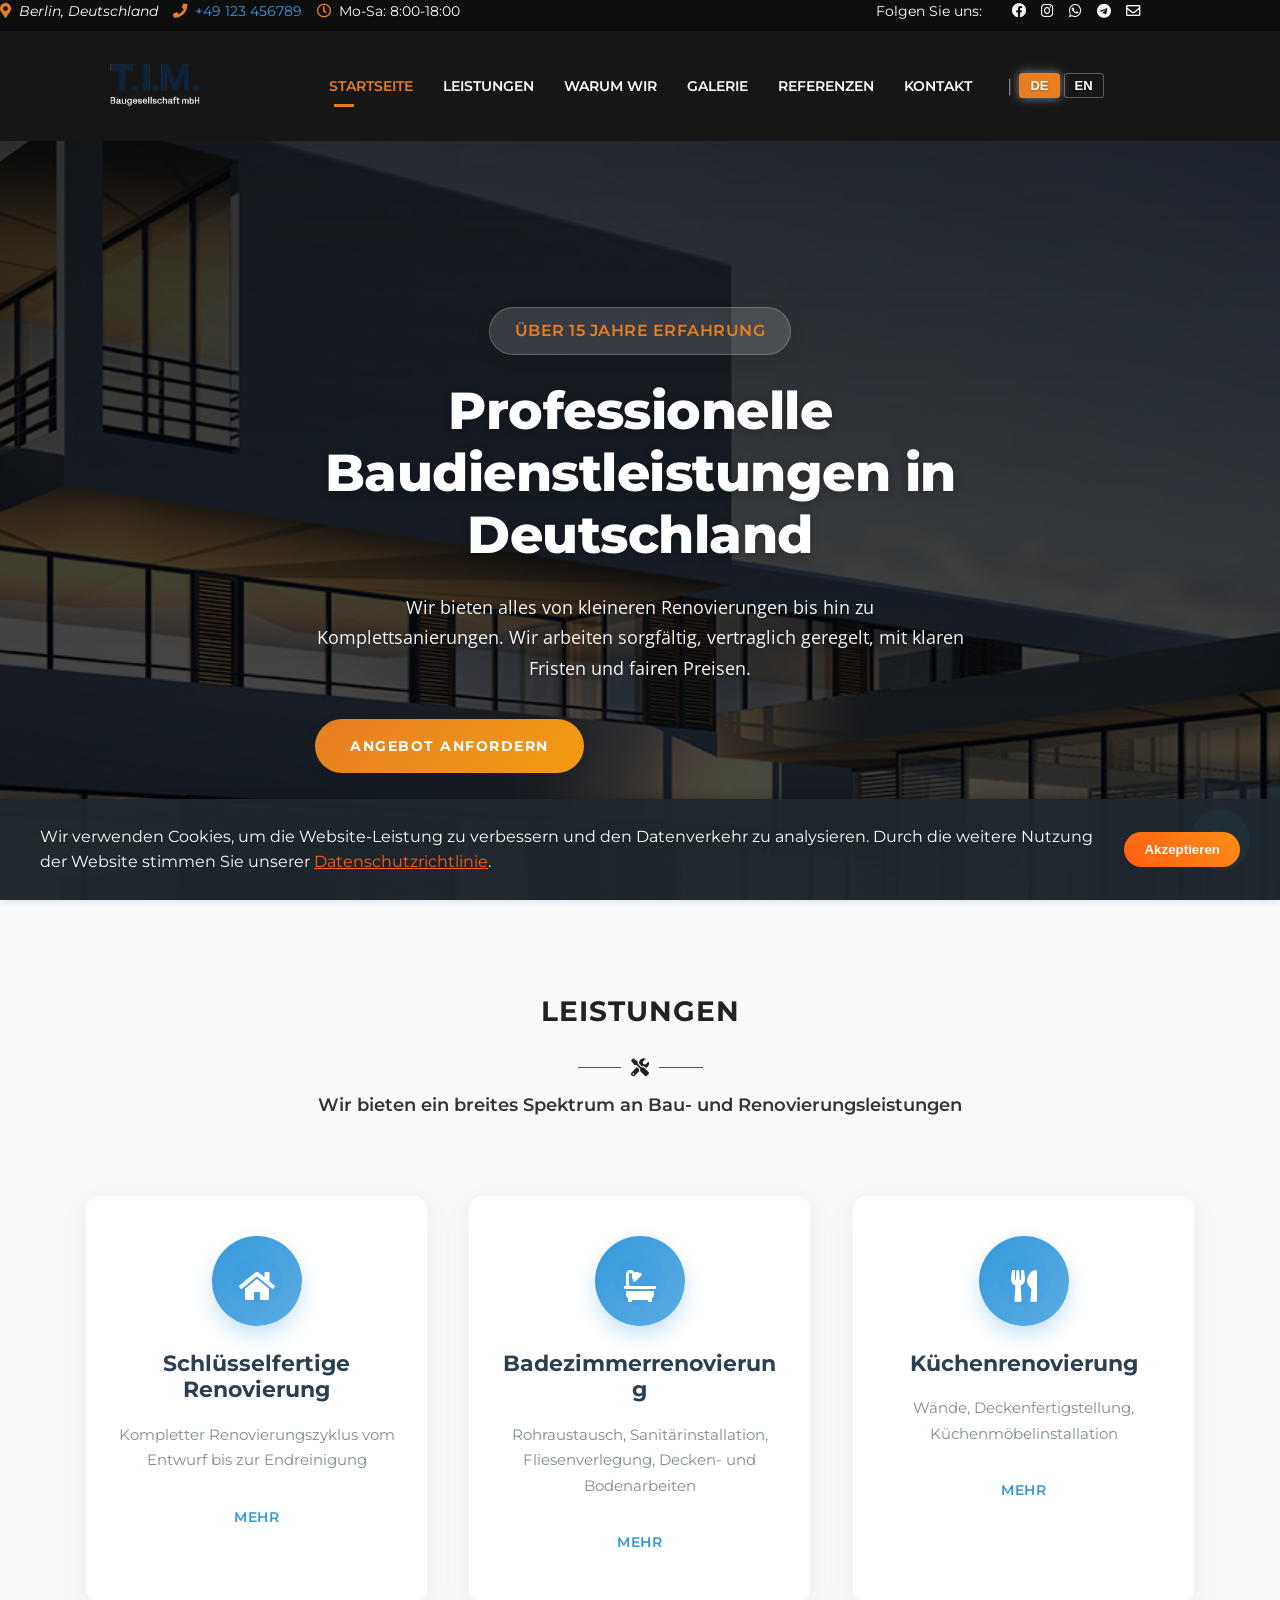
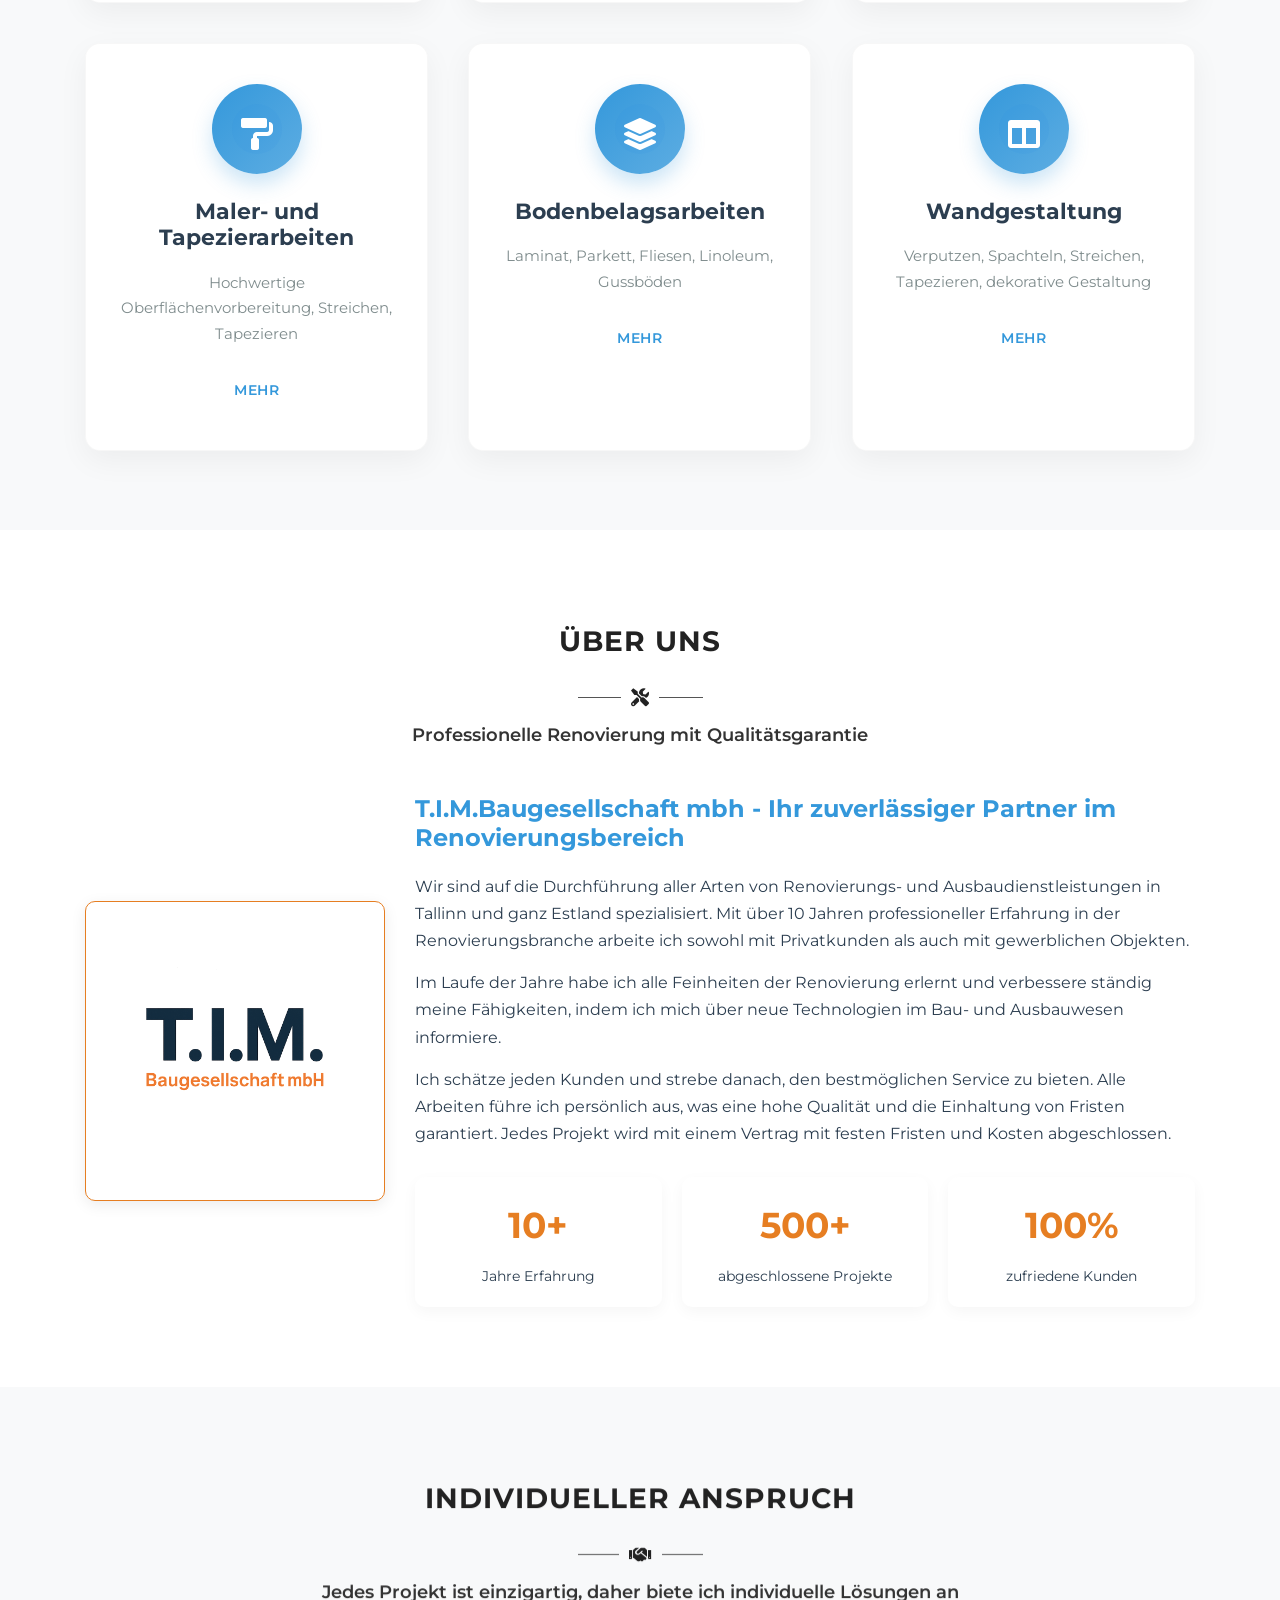
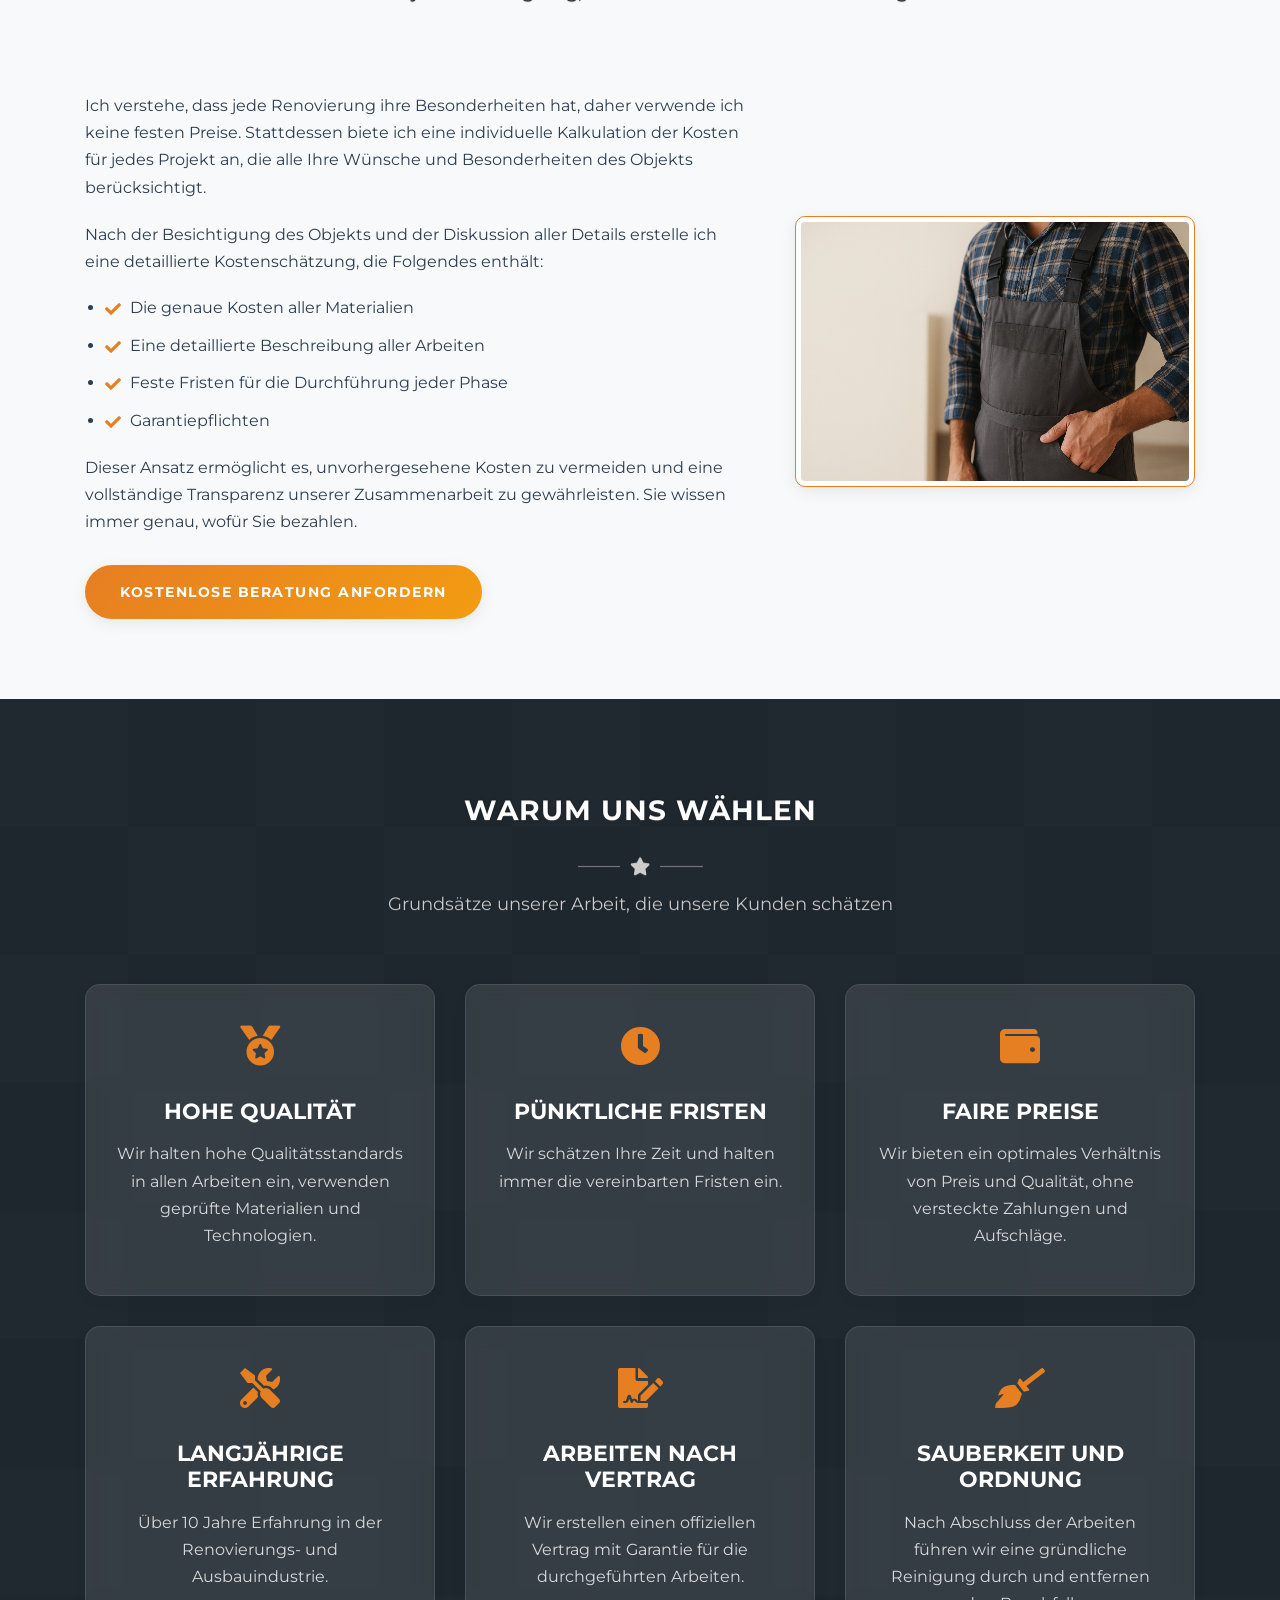
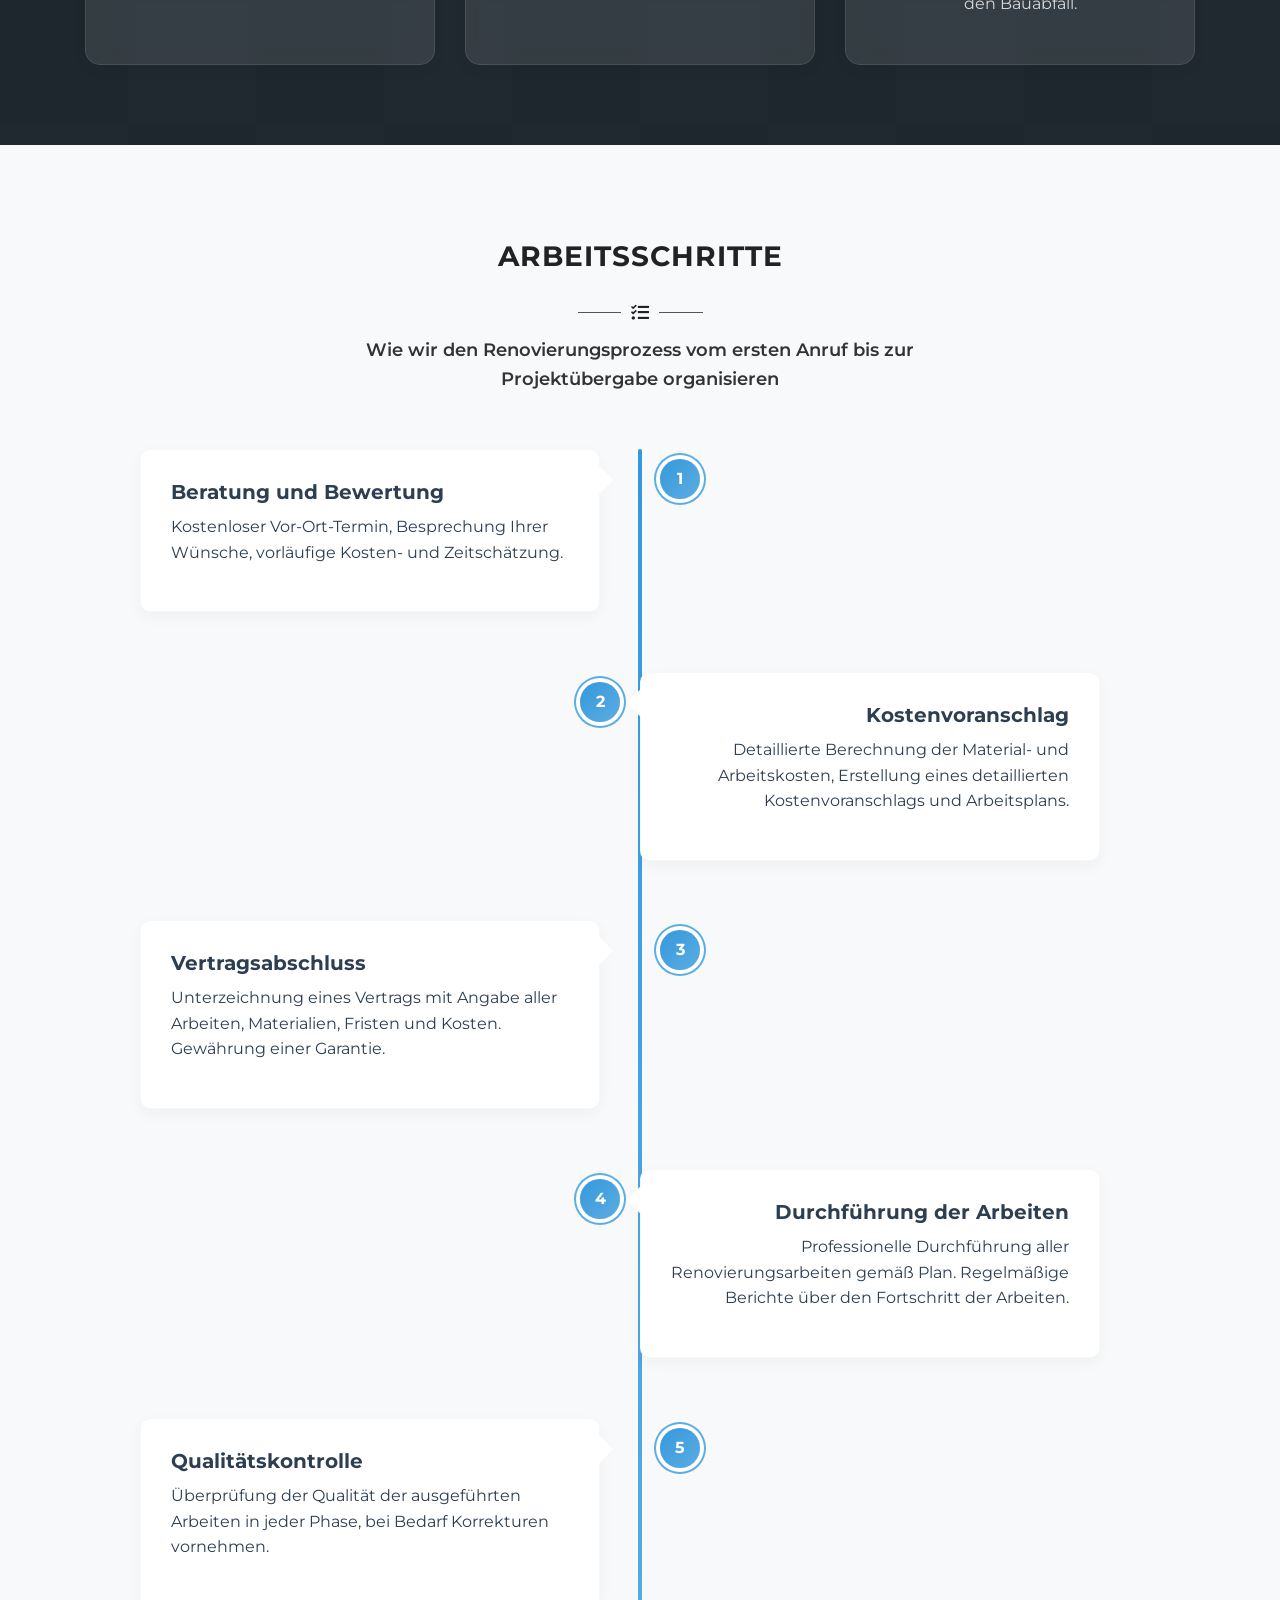
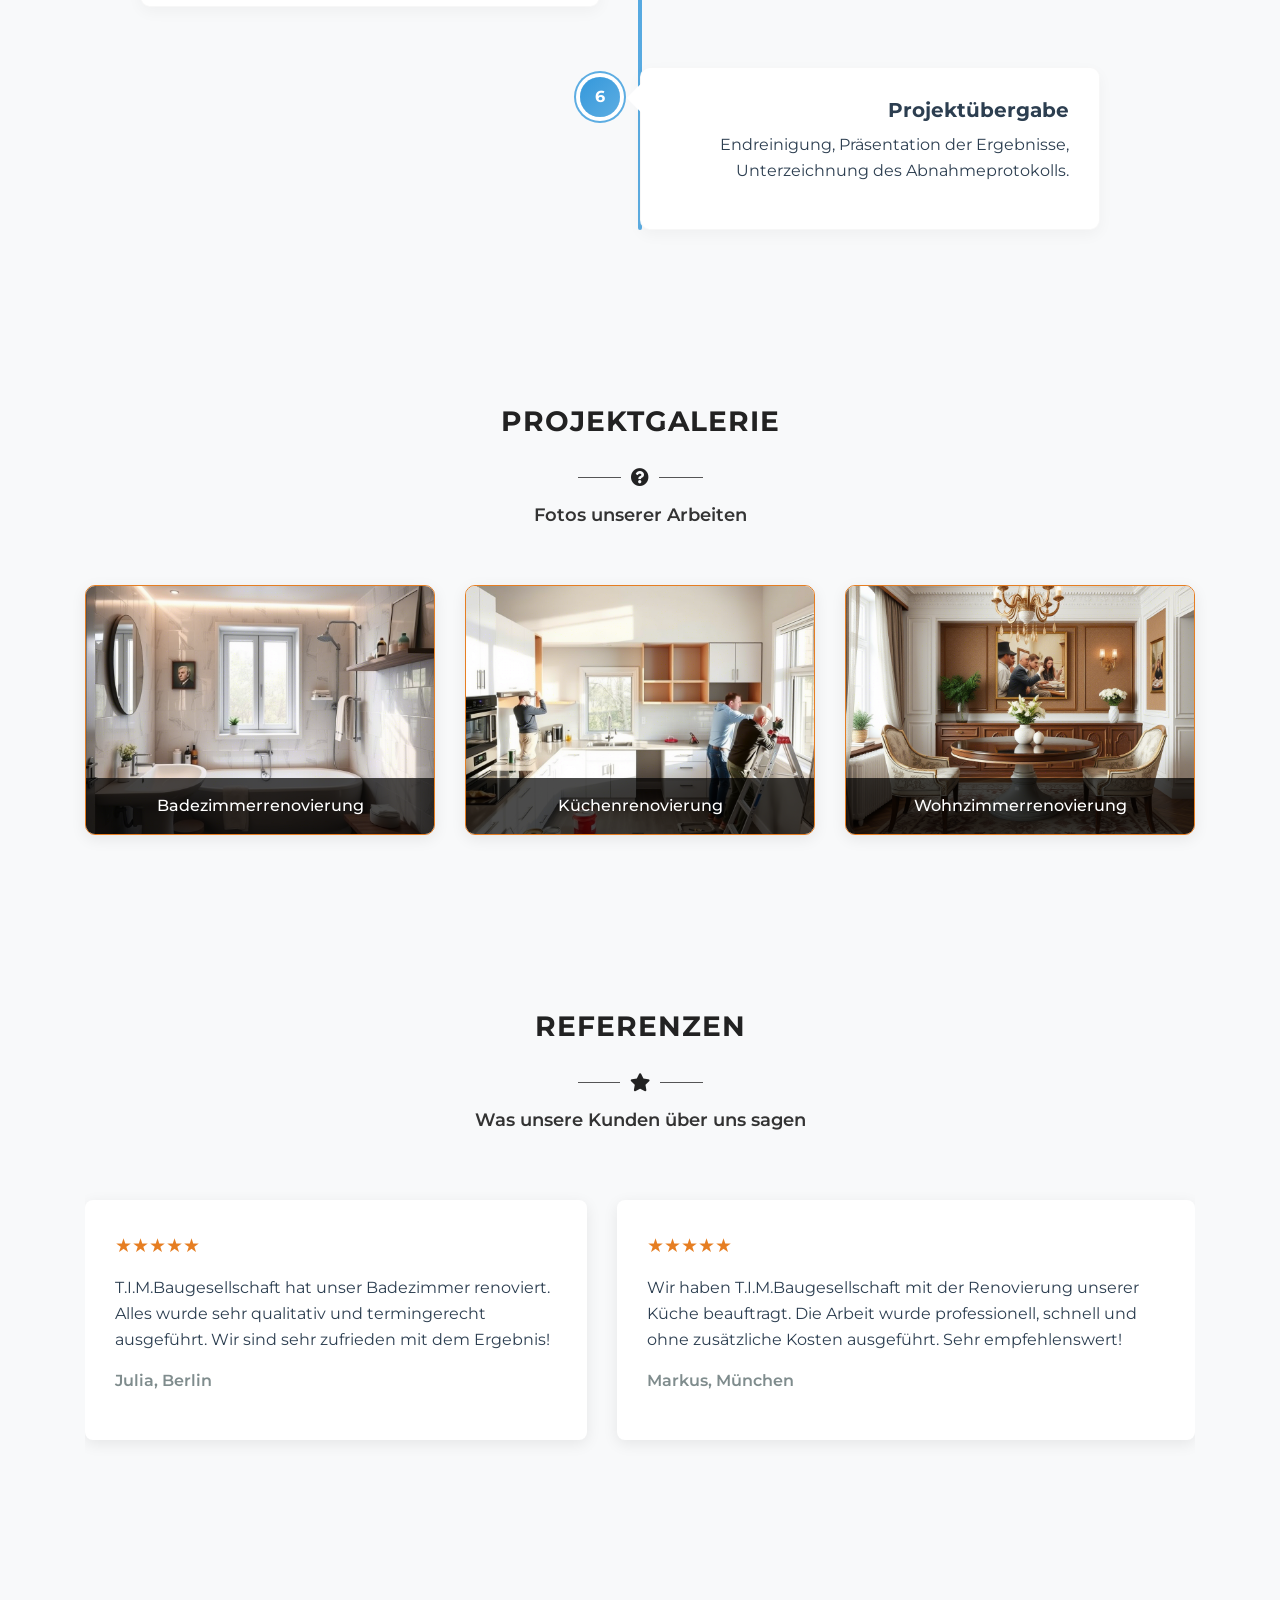
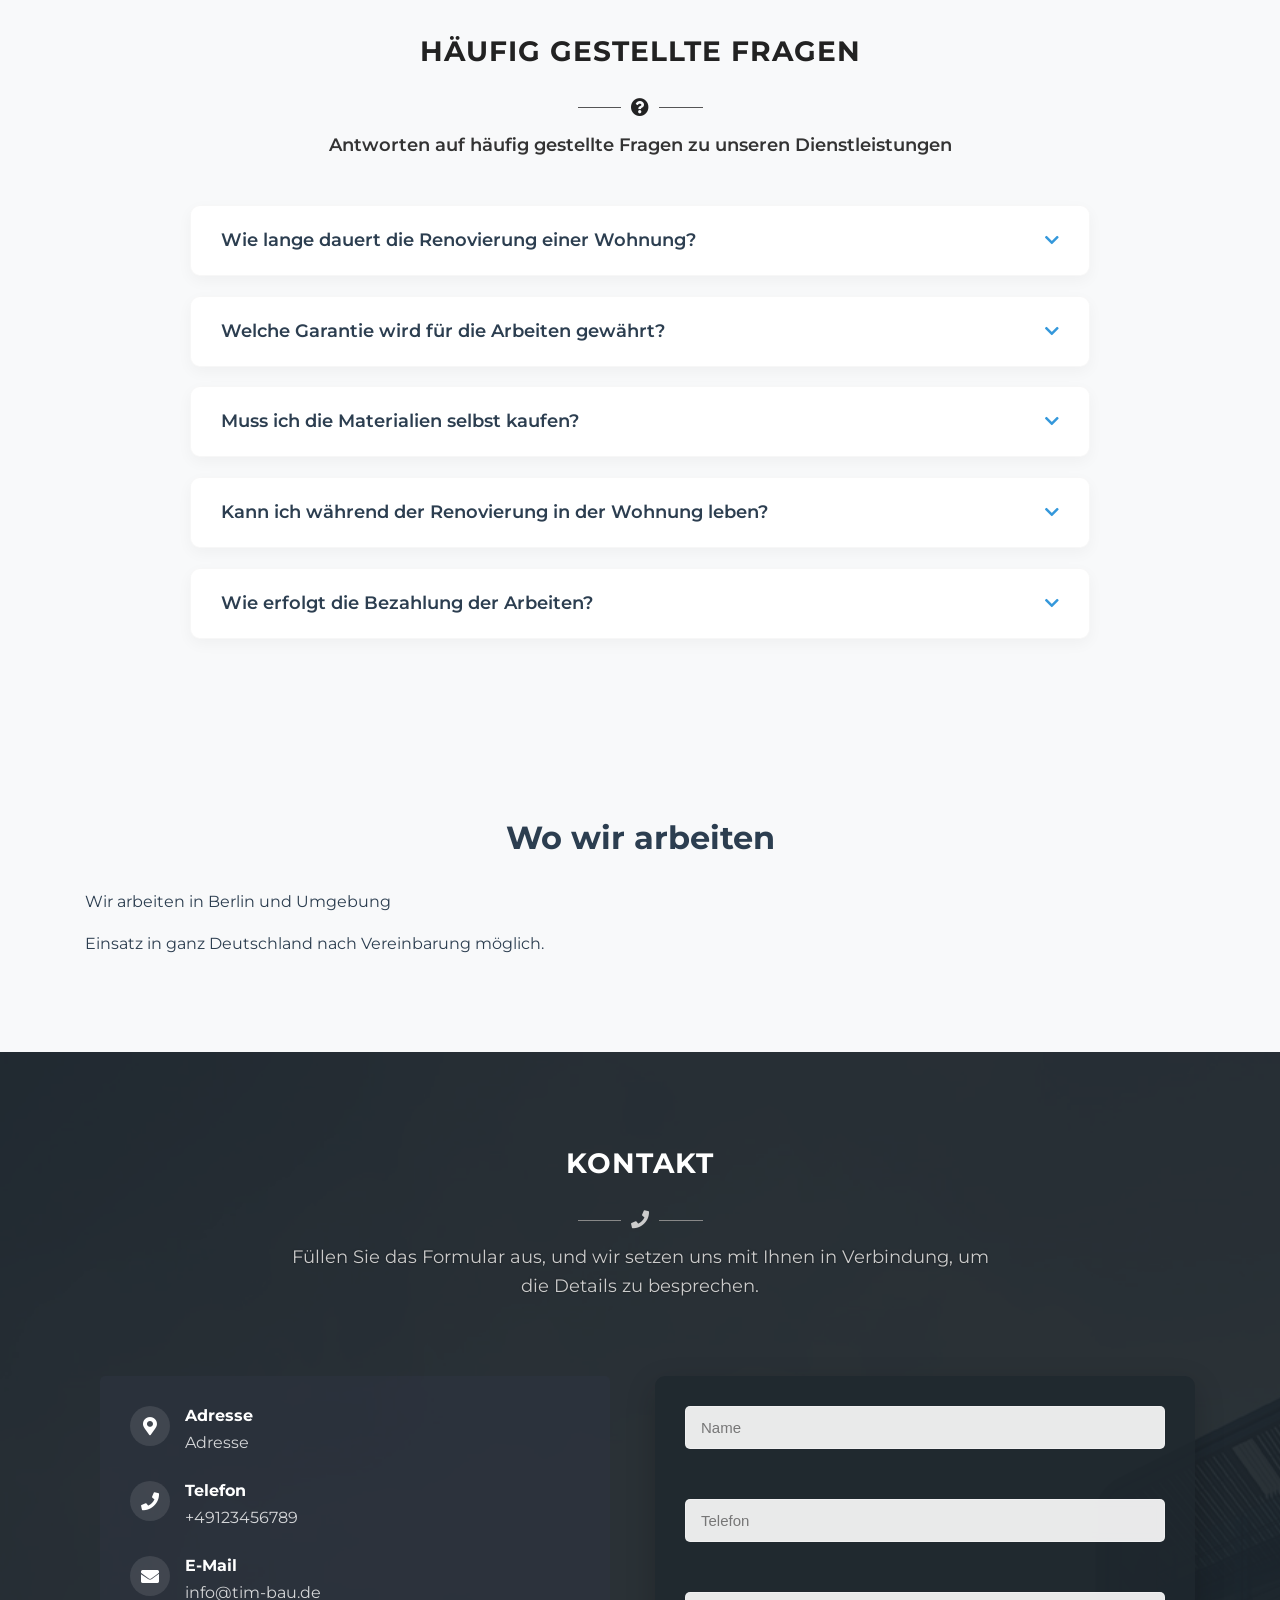
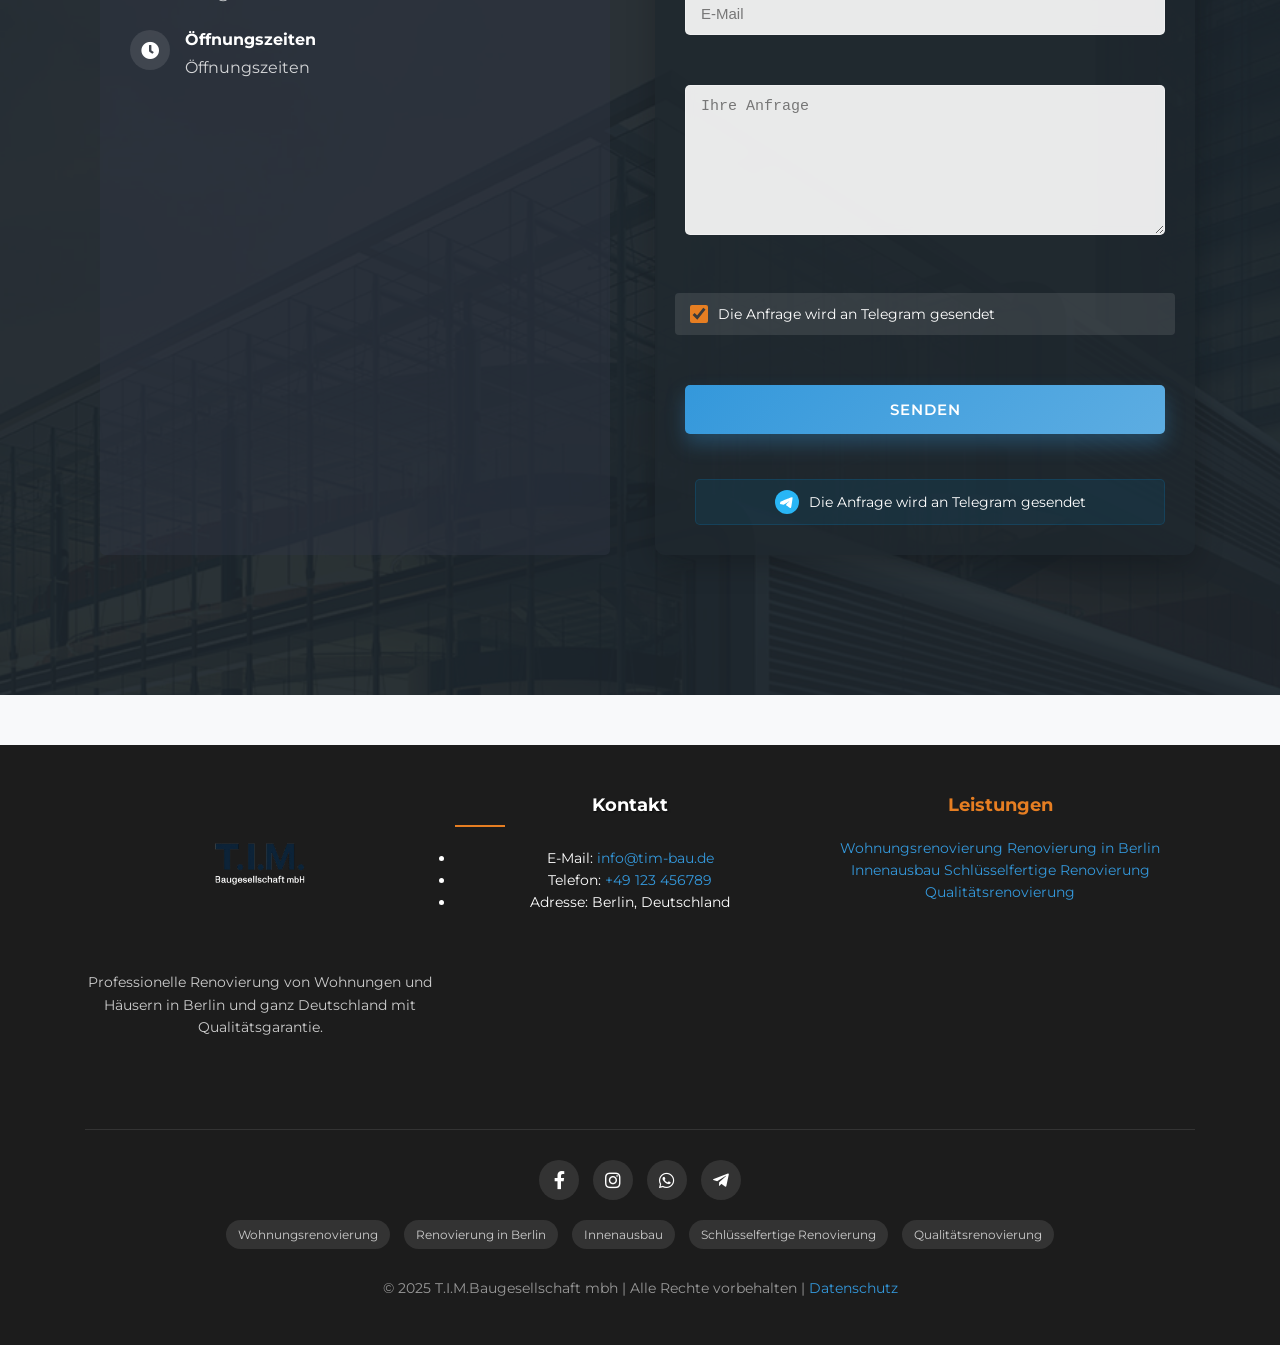
==== commit 2e305964: "Update index.html" ====
--- a/index.html
+++ b/index.html
@@ -6,11 +6,11 @@
     new Date().getTime(),event:'gtm.js'});var f=d.getElementsByTagName(s)[0],
     j=d.createElement(s),dl=l!='dataLayer'?'&l='+l:'';j.async=true;j.src=
     'https://www.googletagmanager.com/gtm.js?id='+i+dl;f.parentNode.insertBefore(j,f);
-    })(window,document,'script','dataLayer','GTM-M7LWZKSM');</script>
+    })(window,document,'script','dataLayer','GTM-M7LZKSM');</script>
     <!-- End Google Tag Manager -->
     
     <!-- Google tag (gtag.js) -->
-    <script async src="https://www.googletagmanager.com/gtag/js?id=G-H6QSW23EL6"></script>
+    <script async src="https://www.googletagmanager.com/gtag/js?id=G-H6QS23EL6"></script>
     <script>
       window.dataLayer = window.dataLayer || [];
       function gtag(){dataLayer.push(arguments);}
@@ -826,7 +826,7 @@
                                 </div>
                                 <div class="contact-info-content">
                                     <h4 data-i18n="contacts.addressTitle">Adresse</h4>
-                                    <p data-i18n="contacts.address">Tallinn, Estland</p>
+                                    <p data-i18n="contacts.address">Berlin, Germany</p>
                                 </div>
                             </div>
                             
@@ -836,7 +836,7 @@
                                 </div>
                                 <div class="contact-info-content">
                                     <h4 data-i18n="contacts.phoneTitle">Telefon</h4>
-                                    <p><a href="tel:+37255555555">+372 5555 5555</a></p>
+                                    <p><a href="tel:+37255555555">+49123456789</a></p>
                                 </div>
                             </div>
                             
